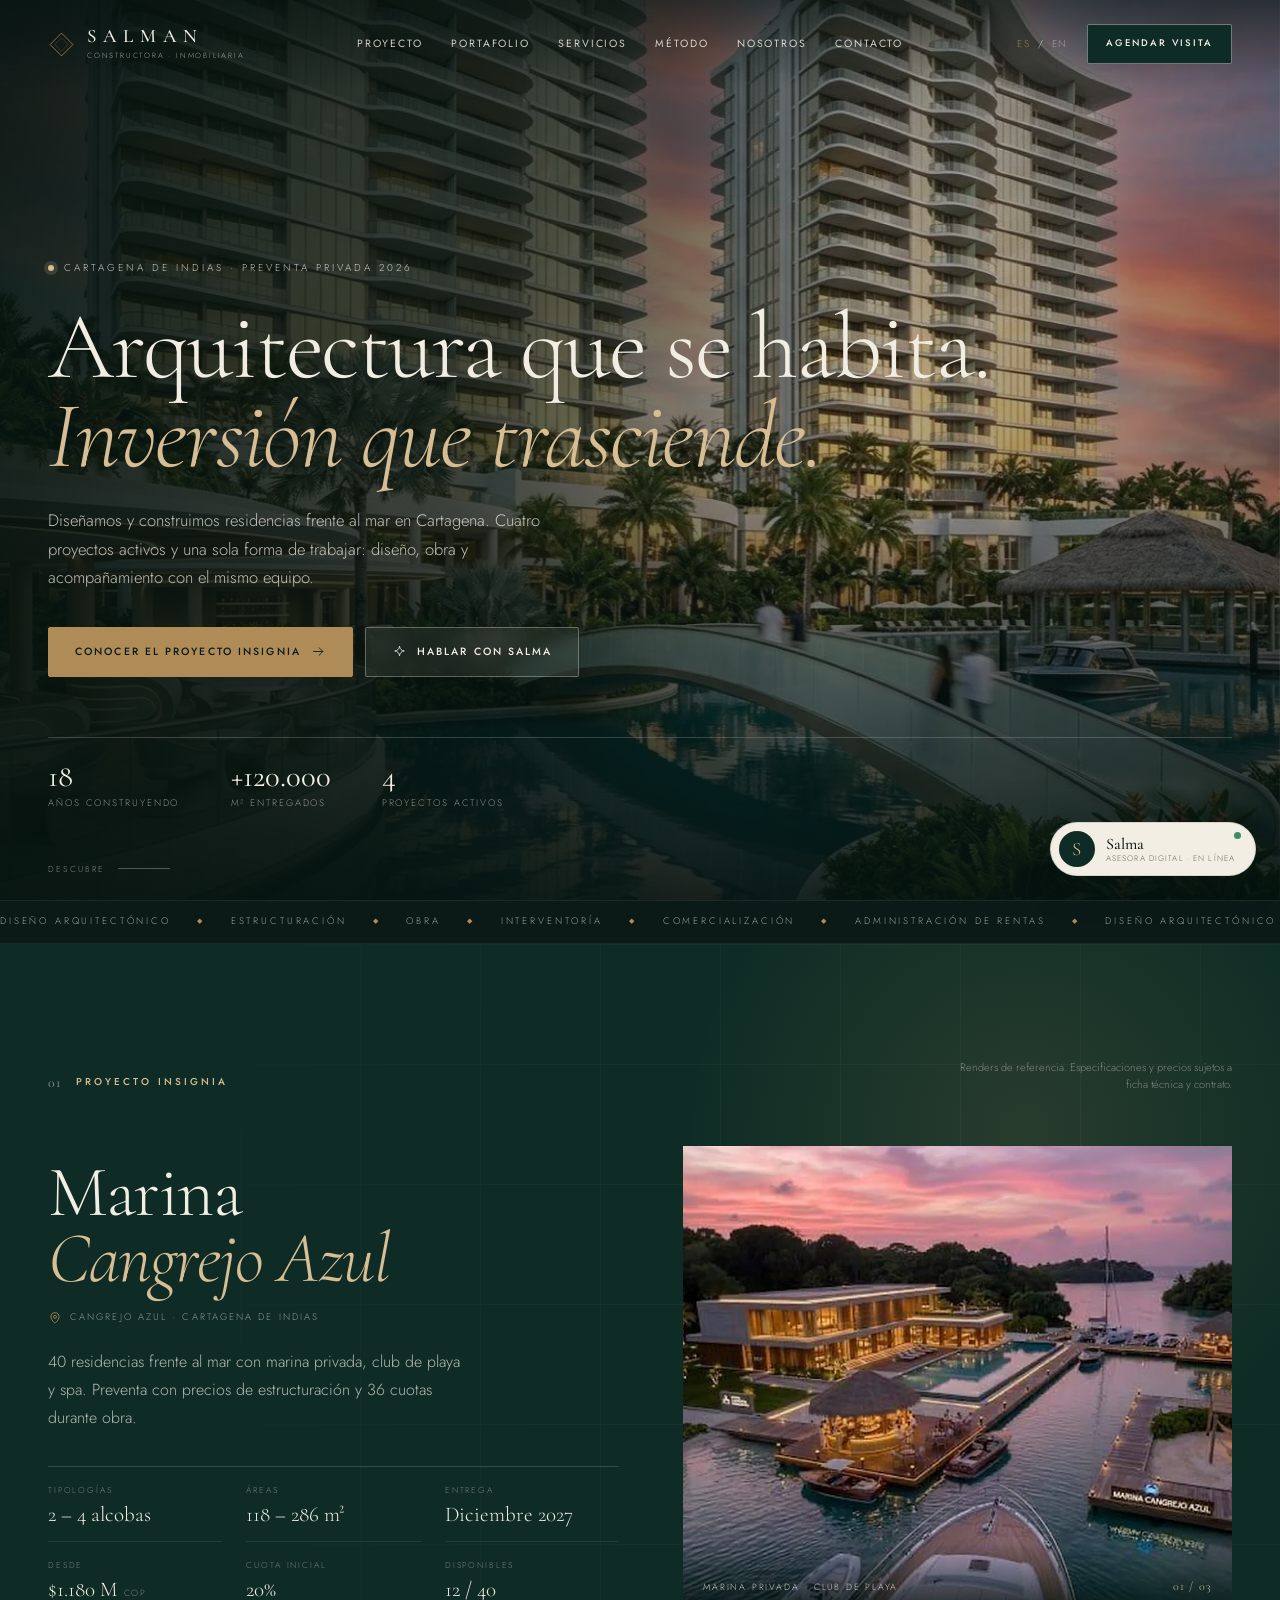
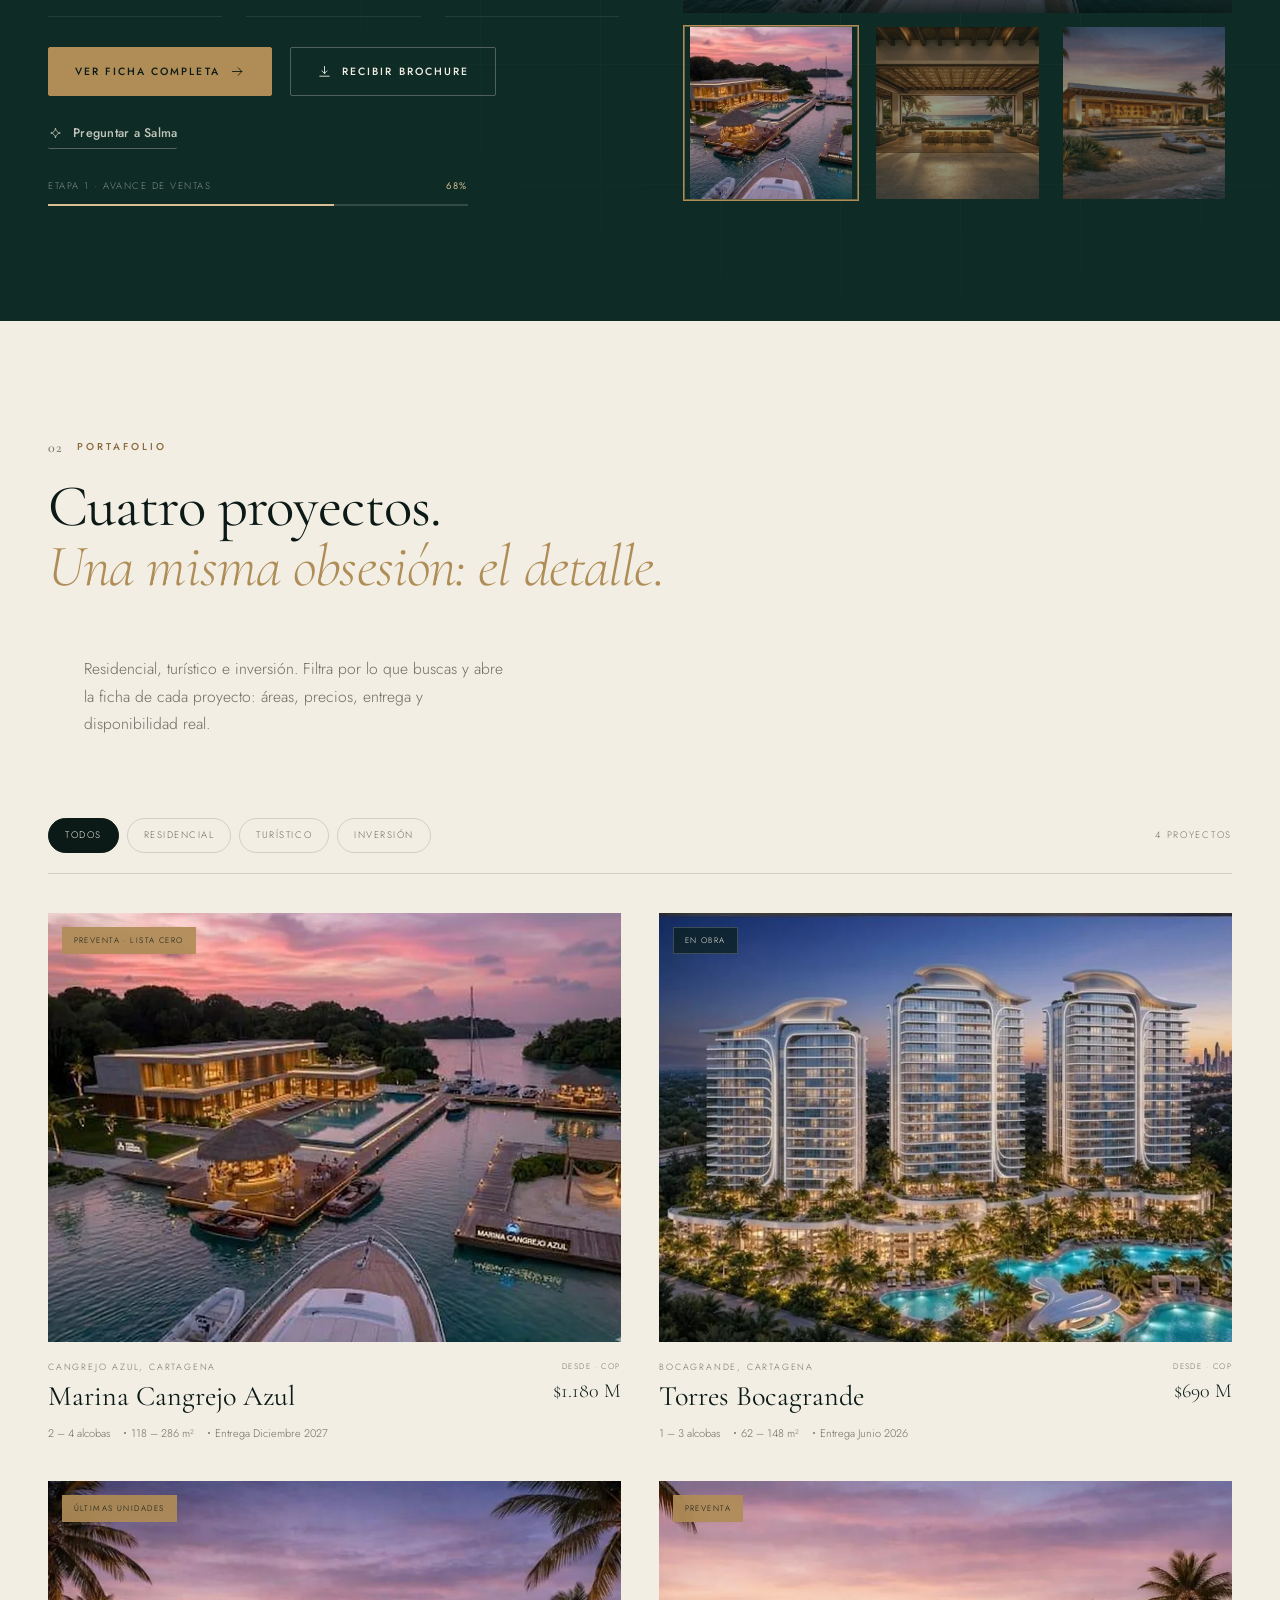
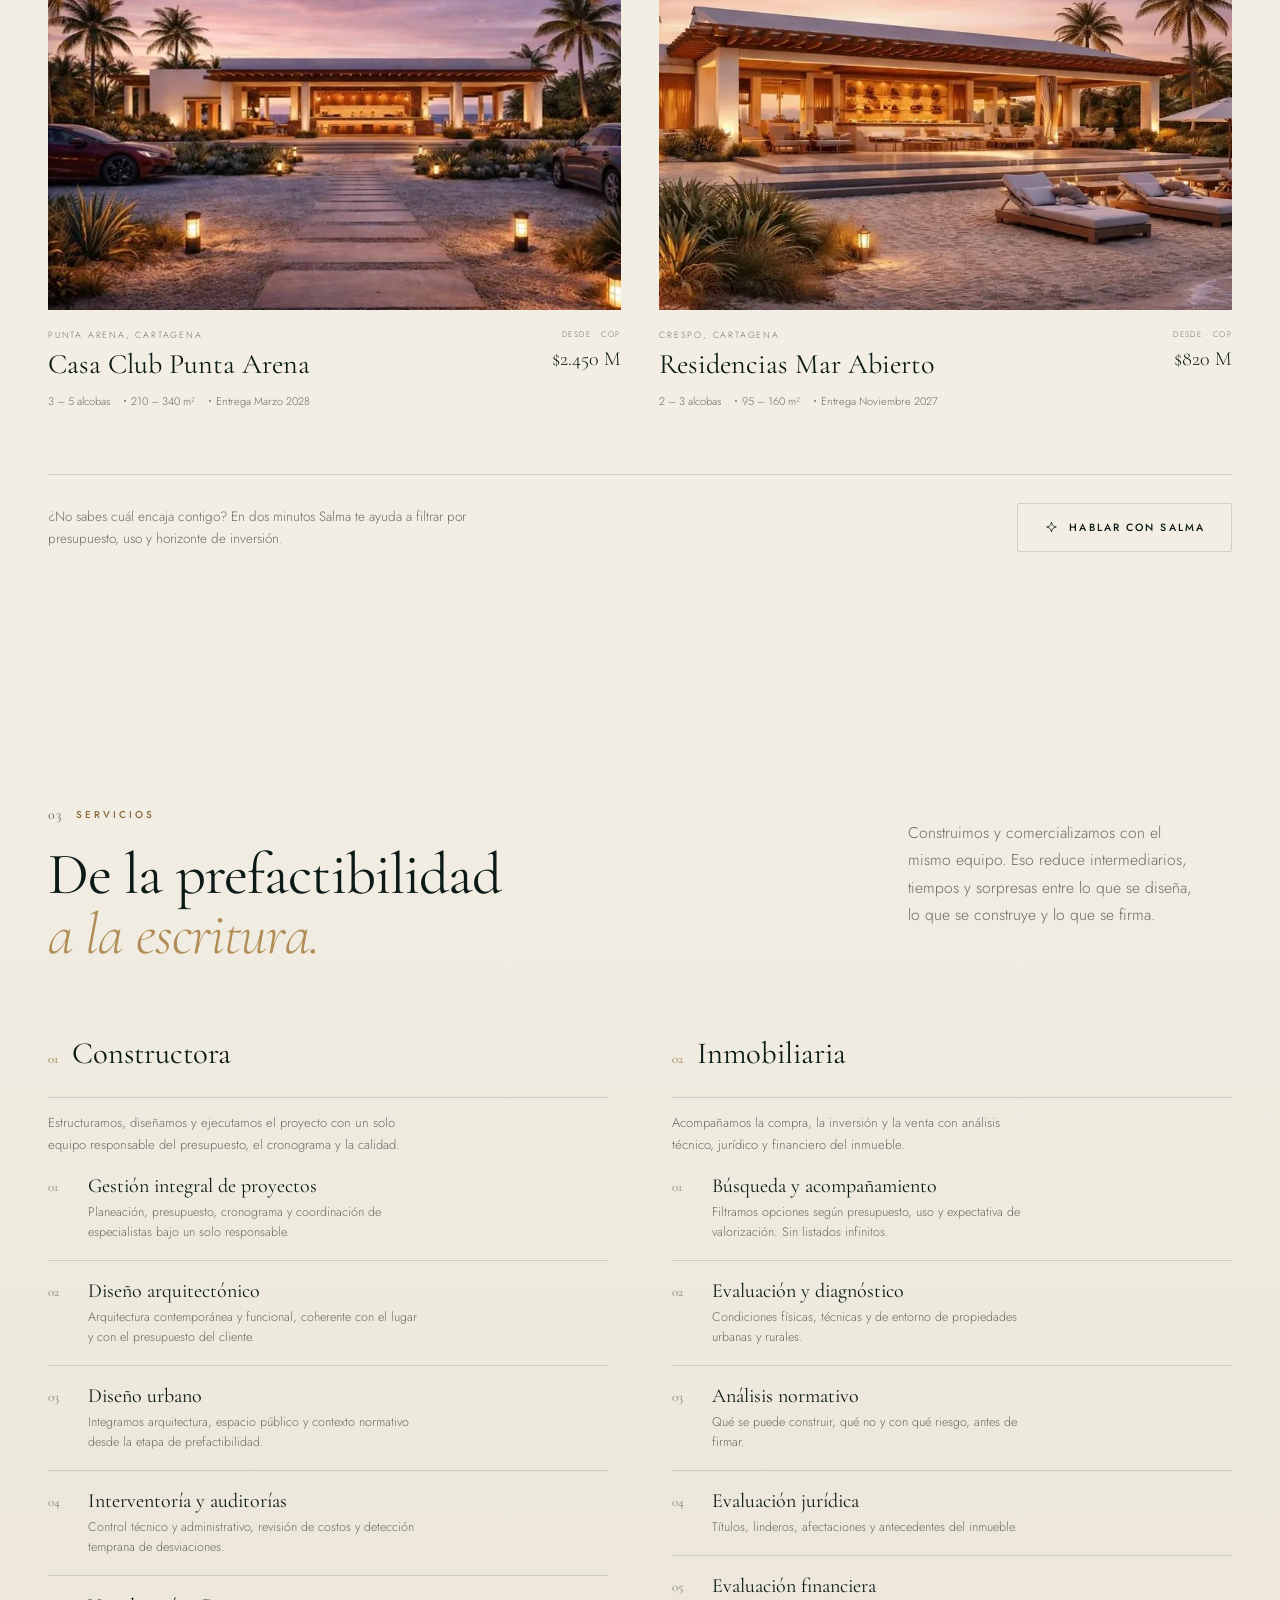
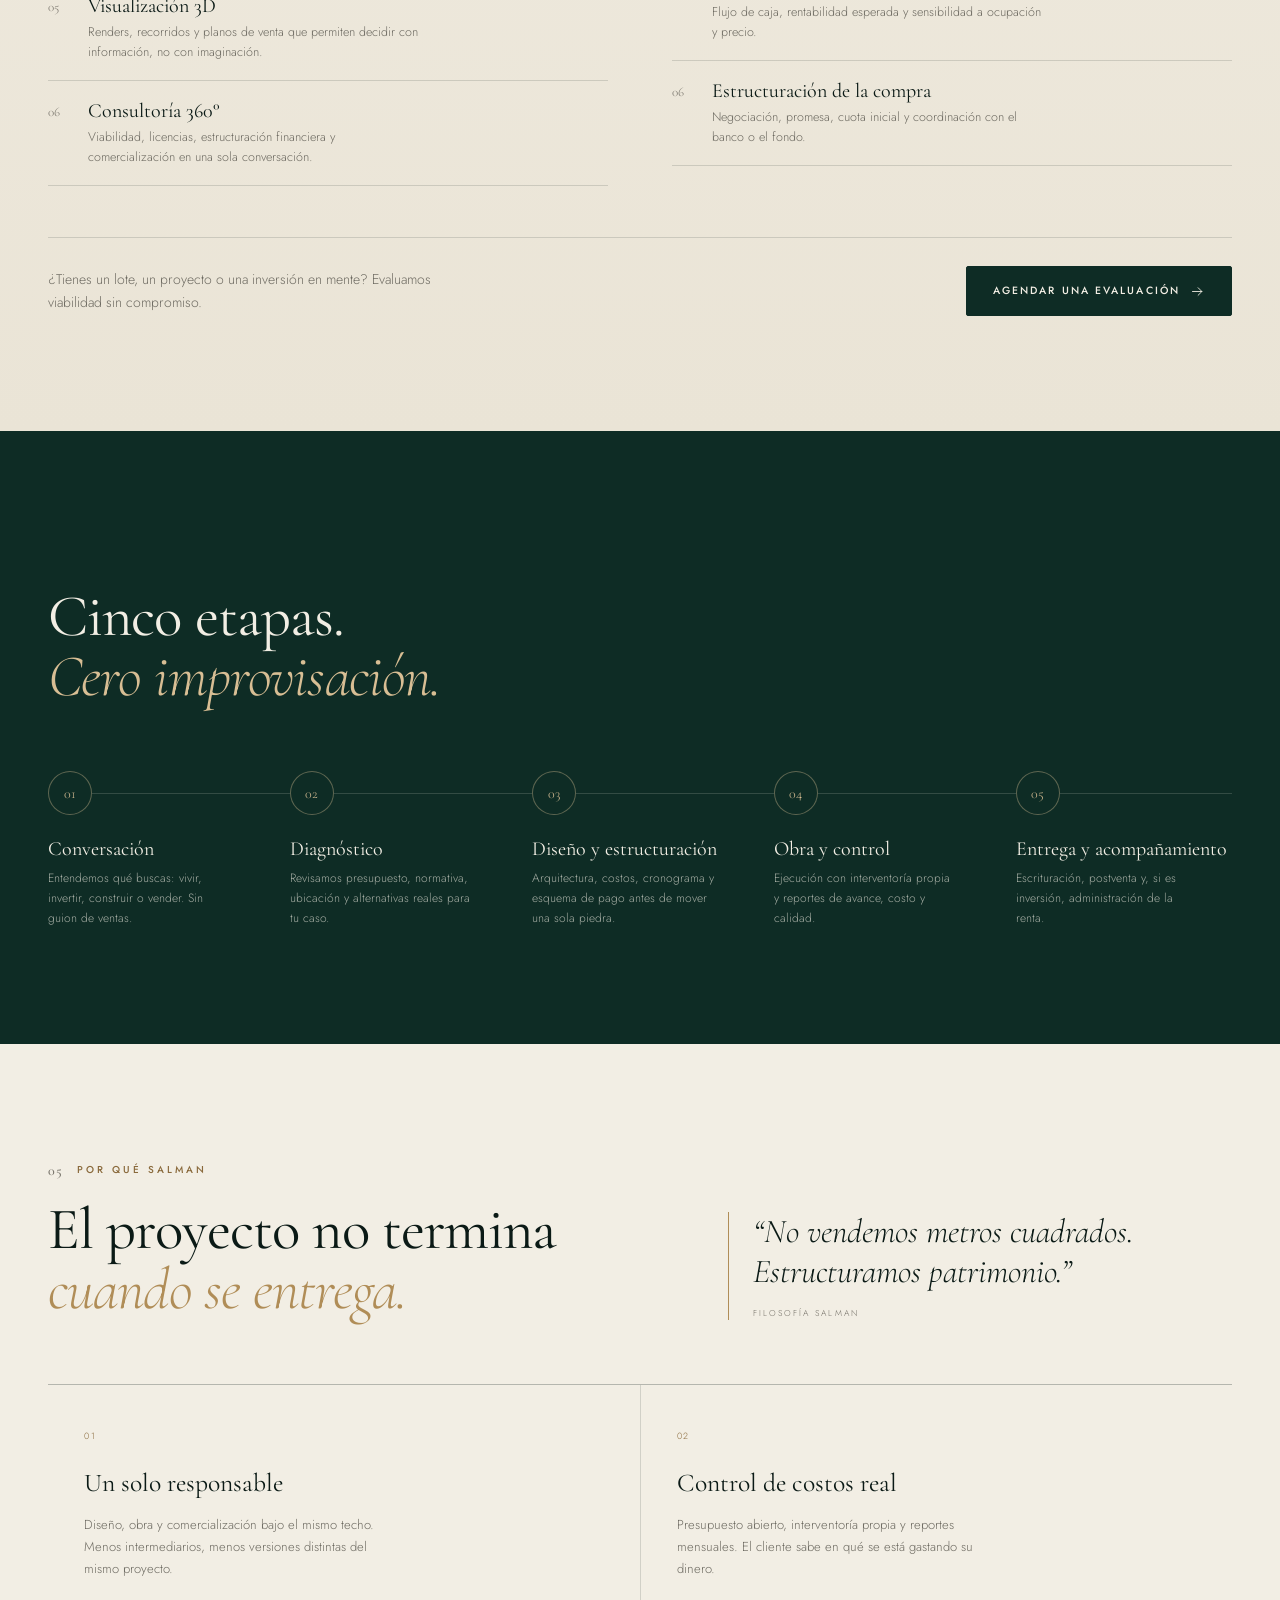
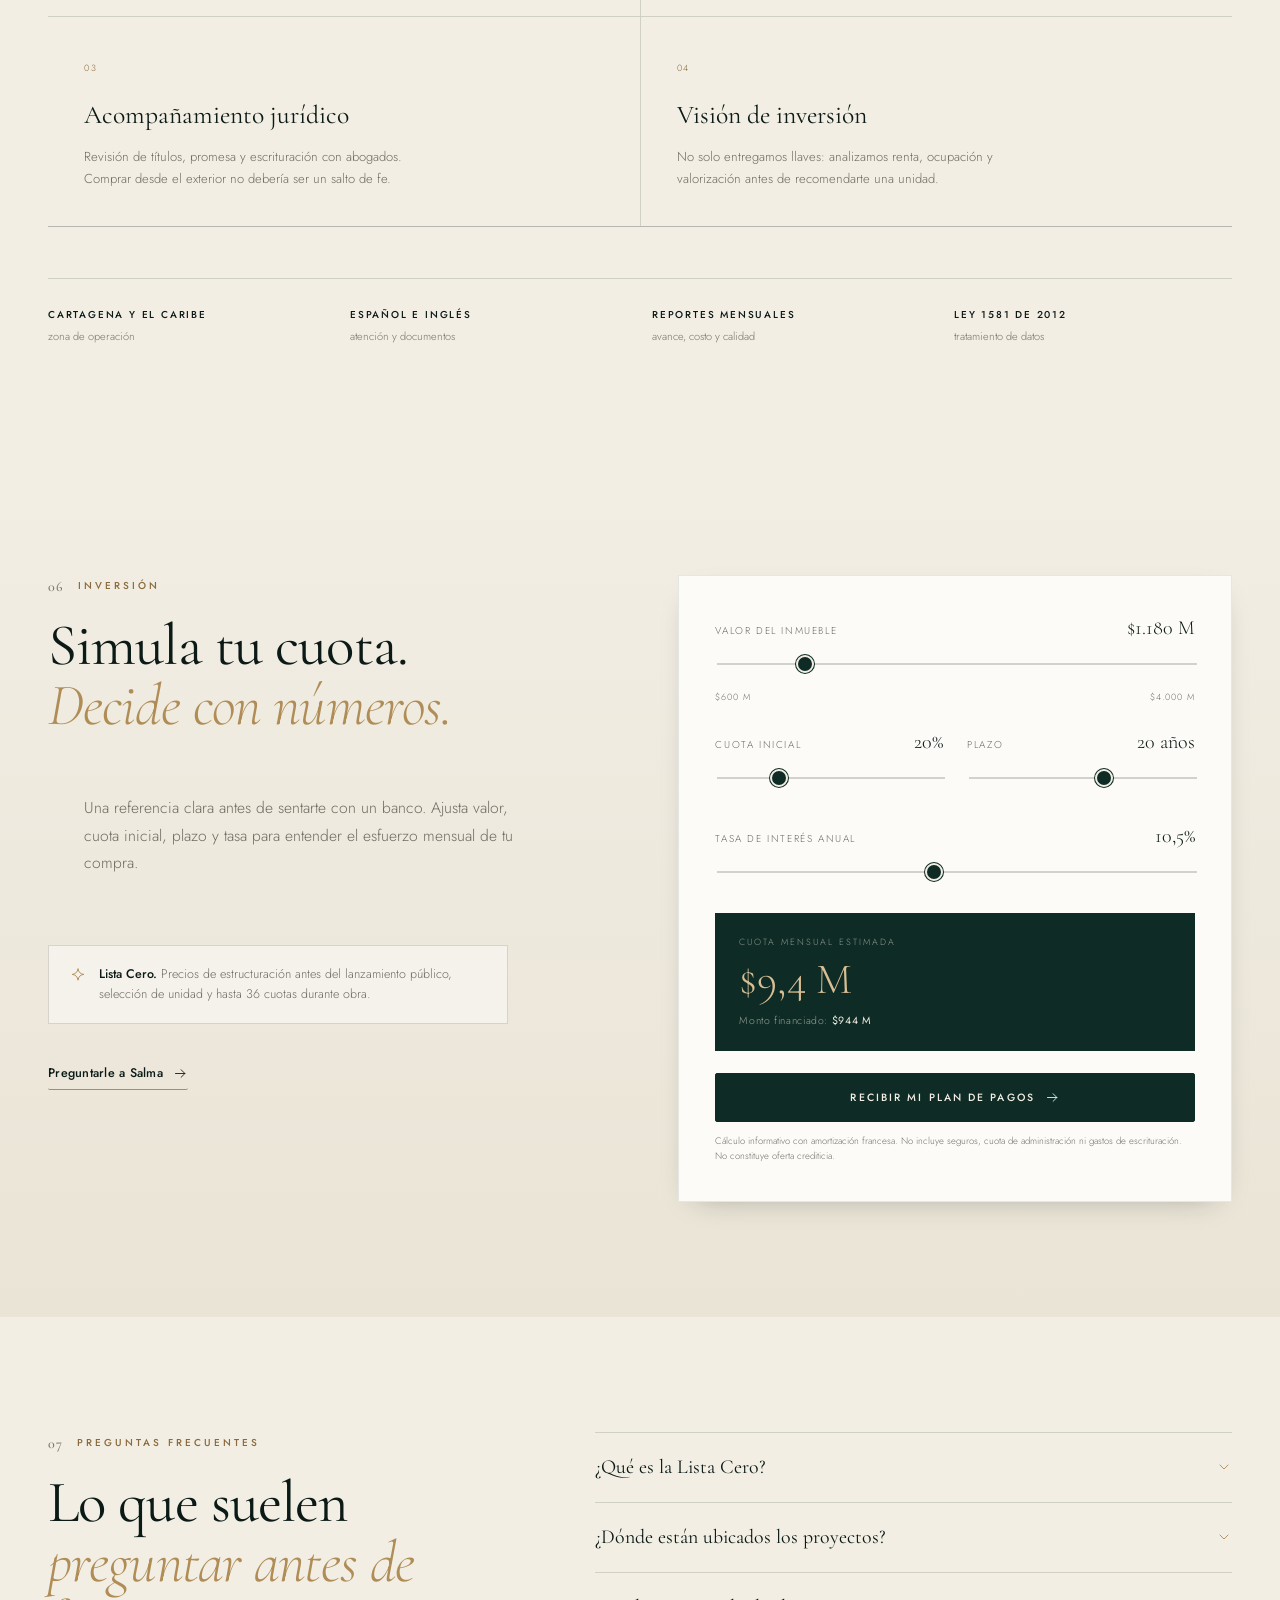
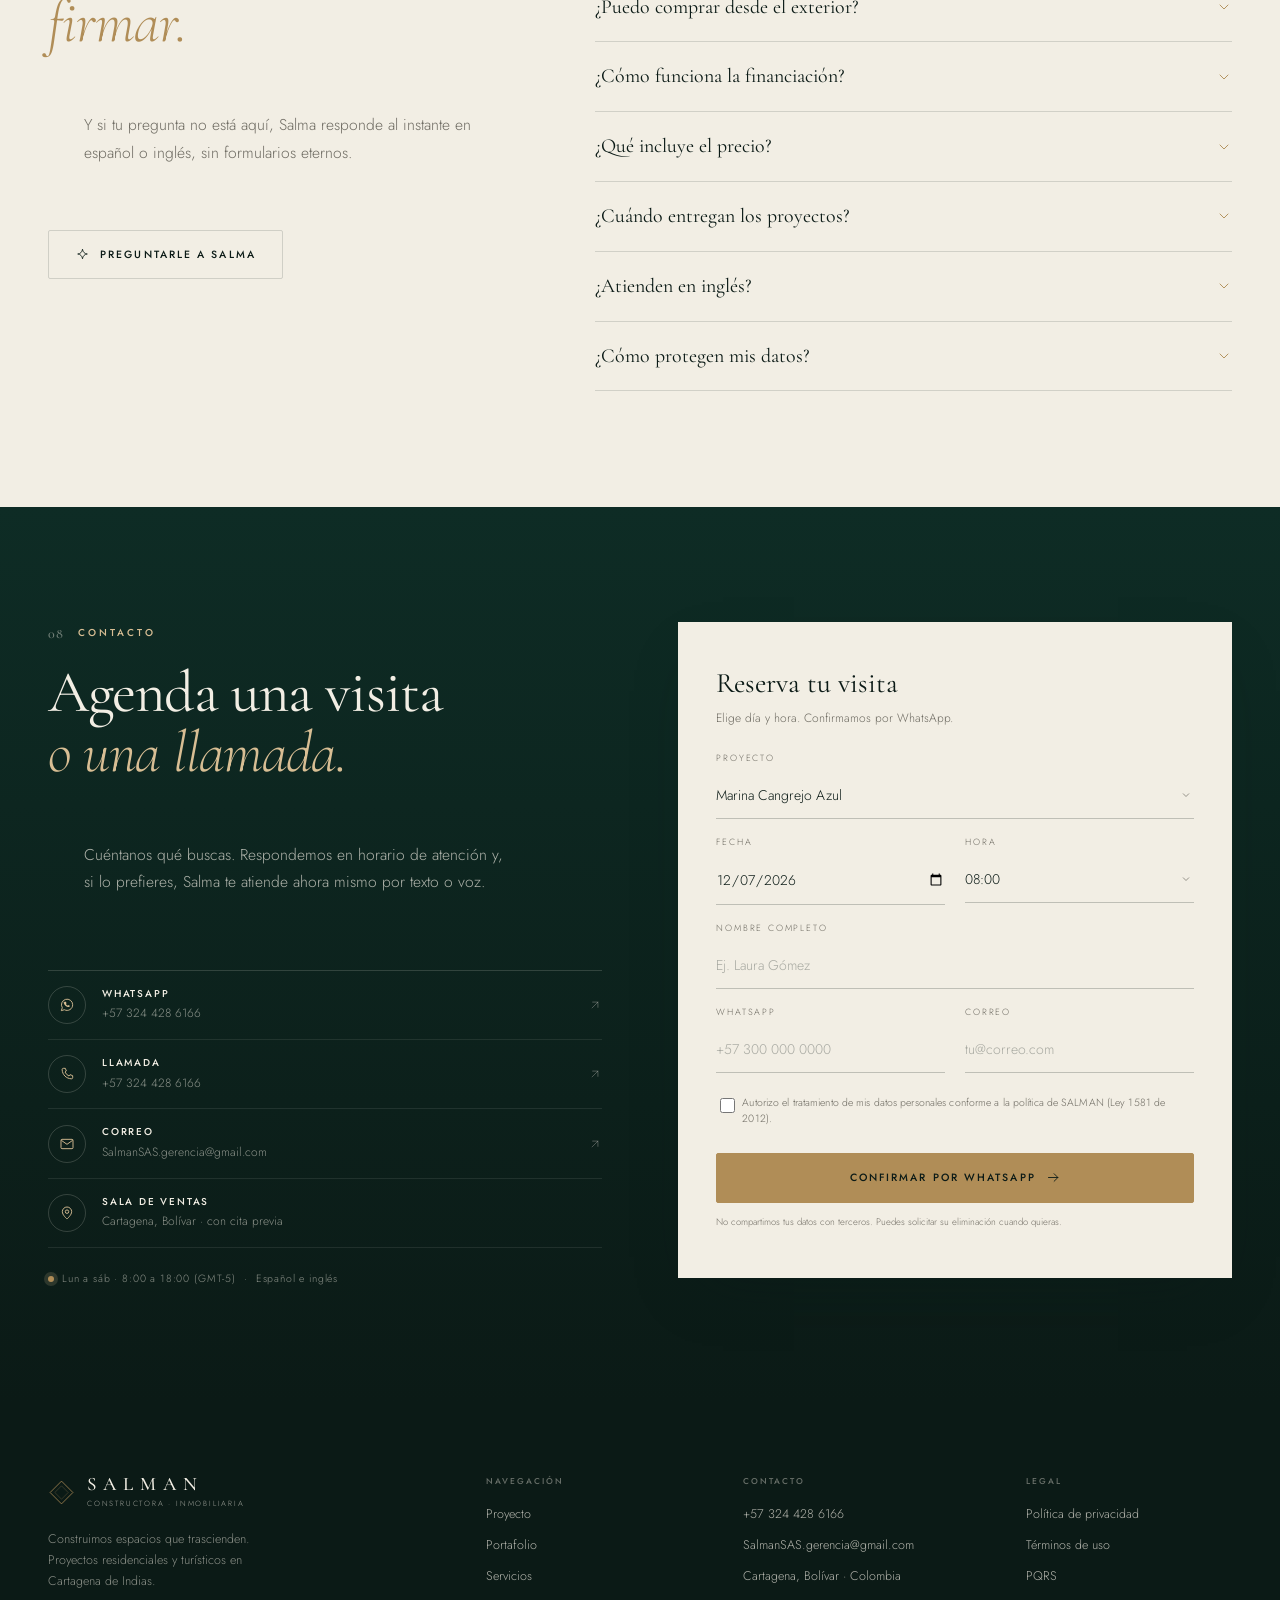
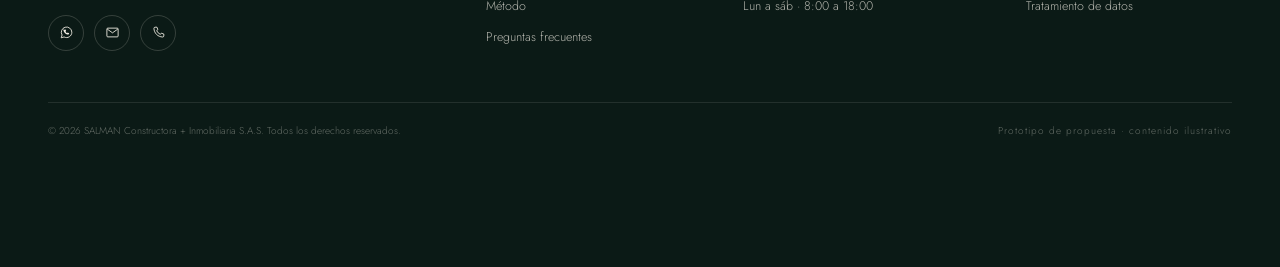
==== index.html @ 6394c59a "chore: baseline pre-refactor (37 archivos originales)" ====
<!DOCTYPE html>
<html lang="es" data-theme="light">
<head>
<meta charset="utf-8">
<meta name="viewport" content="width=device-width, initial-scale=1, viewport-fit=cover">
<title>SALMAN — Constructora e Inmobiliaria en Cartagena | Proyectos frente al mar</title>
<meta name="description" content="Constructora e inmobiliaria en Cartagena. Residencias frente al mar, preventa Lista Cero, financiación directa y acompañamiento jurídico. Habla con Salma, nuestra asesora con IA, en español o inglés.">
<meta name="theme-color" content="#0E2C25">
<link rel="canonical" href="https://salman.com.co/">
<meta property="og:type" content="website">
<meta property="og:site_name" content="SALMAN Constructora + Inmobiliaria">
<meta property="og:title" content="SALMAN — Arquitectura que se habita. Inversión que trasciende.">
<meta property="og:description" content="Cuatro proyectos frente al mar en Cartagena. Preventa privada, financiación directa y asesoría bilingüe con IA.">
<meta property="og:image" content="assets/img/og-salman.jpg">
<meta property="og:image:width" content="1200">
<meta property="og:image:height" content="630">
<meta property="og:locale" content="es_CO">
<meta property="og:locale:alternate" content="en_US">
<meta name="twitter:card" content="summary_large_image">
<meta name="twitter:title" content="SALMAN — Constructora + Inmobiliaria">
<meta name="twitter:description" content="Residencias frente al mar en Cartagena. Preventa Lista Cero y asesoría bilingüe con IA.">
<meta name="twitter:image" content="assets/img/og-salman.jpg">

<link rel="preconnect" href="https://fonts.googleapis.com">
<link rel="preconnect" href="https://fonts.gstatic.com" crossorigin>
<link href="https://fonts.googleapis.com/css2?family=Cormorant+Garamond:ital,wght@0,300;0,400;0,500;0,600;1,300;1,400;1,500&family=Jost:wght@300;400;500;600&display=swap" rel="stylesheet">
<link rel="preload" as="image" href="assets/img/hero-1280.webp" imagesrcset="assets/img/hero-640.webp 640w, assets/img/hero-1280.webp 1280w" imagesizes="100vw">
<link rel="stylesheet" href="assets/css/styles.css">
<link rel="icon" href="assets/img/favicon.svg" type="image/svg+xml">
<link rel="manifest" href="site.webmanifest">

<script type="application/ld+json">
{
  "@context": "https://schema.org",
  "@graph": [
    {
      "@type": ["Organization", "RealEstateAgent"],
      "@id": "https://salman.com.co/#org",
      "name": "SALMAN Constructora + Inmobiliaria",
      "email": "SalmanSAS.gerencia@gmail.com",
      "telephone": "+57 324 428 6166",
      "areaServed": "Cartagena, Colombia",
      "address": { "@type": "PostalAddress", "addressLocality": "Cartagena", "addressRegion": "Bolívar", "addressCountry": "CO" },
      "description": "Constructora e inmobiliaria con proyectos residenciales y turísticos frente al mar en Cartagena.",
      "sameAs": []
    },
    {
      "@type": "WebSite",
      "@id": "https://salman.com.co/#web",
      "url": "https://salman.com.co/",
      "name": "SALMAN Constructora + Inmobiliaria",
      "inLanguage": ["es-CO", "en-US"],
      "publisher": { "@id": "https://salman.com.co/#org" }
    },
    {
      "@type": "FAQPage",
      "mainEntity": [
        { "@type": "Question", "name": "¿Qué es la Lista Cero?", "acceptedAnswer": { "@type": "Answer", "text": "Acceso anticipado a un proyecto antes de su lanzamiento público: precios de estructuración, selección de unidad y condiciones de pago preferentes." } },
        { "@type": "Question", "name": "¿Dónde están ubicados los proyectos?", "acceptedAnswer": { "@type": "Answer", "text": "Todos están en Cartagena: Cangrejo Azul, Bocagrande, Punta Arena y Crespo." } },
        { "@type": "Question", "name": "¿Puedo comprar desde el exterior?", "acceptedAnswer": { "@type": "Answer", "text": "Sí. Acompañamos el proceso de forma remota con video-llamadas, firma digital y apoderado si se requiere." } },
        { "@type": "Question", "name": "¿Cómo funciona la financiación?", "acceptedAnswer": { "@type": "Answer", "text": "Con recursos propios, crédito hipotecario o plan de pagos directo con SALMAN durante la obra." } },
        { "@type": "Question", "name": "¿Atienden en inglés?", "acceptedAnswer": { "@type": "Answer", "text": "Sí. El equipo comercial y la asesora digital atienden en español e inglés por chat, voz y WhatsApp." } }
      ]
    }
  ]
}
</script>
</head>
<body>
<a class="skip-link" href="#main" data-i18n="a11y.skip">Saltar al contenido</a>

<!-- Icon sprite -->
<svg width="0" height="0" aria-hidden="true" focusable="false" style="position:absolute">
  <defs>
    <symbol id="i-arrow" viewBox="0 0 24 24"><path d="M4 12h15M13 6l6 6-6 6" fill="none" stroke="currentColor" stroke-width="1.4" stroke-linecap="round" stroke-linejoin="round"/></symbol>
    <symbol id="i-up-right" viewBox="0 0 24 24"><path d="M7 17L17 7M8 7h9v9" fill="none" stroke="currentColor" stroke-width="1.4" stroke-linecap="round" stroke-linejoin="round"/></symbol>
    <symbol id="i-whatsapp" viewBox="0 0 24 24"><path d="M20.5 11.6a8.4 8.4 0 0 1-12.4 7.5L3.5 20.5l1.4-4.5A8.4 8.4 0 1 1 20.5 11.6Z" fill="none" stroke="currentColor" stroke-width="1.4" stroke-linejoin="round"/><path d="M8.7 7.9c.3-.6.6-.6.9-.6h.5c.2 0 .4 0 .5.4l.6 1.4c.1.2 0 .4-.1.6l-.5.6c-.1.2-.1.4 0 .6.4.7 1.2 1.5 1.9 1.9.2.1.4.1.6 0l.6-.5c.2-.1.4-.2.6-.1l1.4.6c.3.1.4.3.4.5v.5c0 .3 0 .6-.6.9-.6.3-1.4.5-2.2.3-1.4-.3-2.9-1.1-4-2.2-1.1-1.1-1.9-2.6-2.2-4-.2-.8 0-1.6.3-2.2Z" fill="currentColor" stroke="none"/></symbol>
    <symbol id="i-phone" viewBox="0 0 24 24"><path d="M6.5 3.5h3l1.5 4-2 1.5a12 12 0 0 0 6 6l1.5-2 4 1.5v3c0 1-.8 1.8-1.8 1.7C10.9 19 5 13.1 4.7 5.3c0-1 .8-1.8 1.8-1.8Z" fill="none" stroke="currentColor" stroke-width="1.4" stroke-linejoin="round"/></symbol>
    <symbol id="i-mail" viewBox="0 0 24 24"><rect x="3" y="5" width="18" height="14" rx="1.5" fill="none" stroke="currentColor" stroke-width="1.4"/><path d="m3.5 6.5 8.5 6 8.5-6" fill="none" stroke="currentColor" stroke-width="1.4" stroke-linejoin="round"/></symbol>
    <symbol id="i-pin" viewBox="0 0 24 24"><path d="M12 21s7-6.1 7-11a7 7 0 1 0-14 0c0 4.9 7 11 7 11Z" fill="none" stroke="currentColor" stroke-width="1.4"/><circle cx="12" cy="10" r="2.6" fill="none" stroke="currentColor" stroke-width="1.4"/></symbol>
    <symbol id="i-mic" viewBox="0 0 24 24"><rect x="9" y="3" width="6" height="11" rx="3" fill="none" stroke="currentColor" stroke-width="1.5"/><path d="M5.5 11a6.5 6.5 0 0 0 13 0M12 17.5V21" fill="none" stroke="currentColor" stroke-width="1.5" stroke-linecap="round"/></symbol>
    <symbol id="i-send" viewBox="0 0 24 24"><path d="M4 12 20 4l-3.5 16-4.6-6.2L4 12Z" fill="none" stroke="currentColor" stroke-width="1.4" stroke-linejoin="round"/><path d="M20 4 11.9 13.8" fill="none" stroke="currentColor" stroke-width="1.4"/></symbol>
    <symbol id="i-close" viewBox="0 0 24 24"><path d="m6 6 12 12M18 6 6 18" fill="none" stroke="currentColor" stroke-width="1.5" stroke-linecap="round"/></symbol>
    <symbol id="i-volume" viewBox="0 0 24 24"><path d="M4 9.5h3.5L12 6v12L7.5 14.5H4v-5Z" fill="none" stroke="currentColor" stroke-width="1.4" stroke-linejoin="round"/><path d="M15.5 9a4.2 4.2 0 0 1 0 6M18 6.5a7.7 7.7 0 0 1 0 11" fill="none" stroke="currentColor" stroke-width="1.4" stroke-linecap="round"/></symbol>
    <symbol id="i-volume-off" viewBox="0 0 24 24"><path d="M4 9.5h3.5L12 6v12L7.5 14.5H4v-5Z" fill="none" stroke="currentColor" stroke-width="1.4" stroke-linejoin="round"/><path d="m16 9.5 4.5 5M20.5 9.5 16 14.5" fill="none" stroke="currentColor" stroke-width="1.4" stroke-linecap="round"/></symbol>
    <symbol id="i-chevron" viewBox="0 0 24 24"><path d="m6 9 6 6 6-6" fill="none" stroke="currentColor" stroke-width="1.4" stroke-linecap="round" stroke-linejoin="round"/></symbol>
    <symbol id="i-play" viewBox="0 0 24 24"><path d="M8 5.5v13l10-6.5-10-6.5Z" fill="currentColor"/></symbol>
    <symbol id="i-check" viewBox="0 0 24 24"><path d="m5 12.5 4.5 4.5L19 7" fill="none" stroke="currentColor" stroke-width="1.6" stroke-linecap="round" stroke-linejoin="round"/></symbol>
    <symbol id="i-calendar" viewBox="0 0 24 24"><rect x="3.5" y="5.5" width="17" height="15" rx="1.5" fill="none" stroke="currentColor" stroke-width="1.4"/><path d="M3.5 10h17M8 3.5v4M16 3.5v4" fill="none" stroke="currentColor" stroke-width="1.4" stroke-linecap="round"/></symbol>
    <symbol id="i-download" viewBox="0 0 24 24"><path d="M12 4v11m0 0 4-4m-4 4-4-4M4.5 19.5h15" fill="none" stroke="currentColor" stroke-width="1.4" stroke-linecap="round" stroke-linejoin="round"/></symbol>
    <symbol id="i-globe" viewBox="0 0 24 24"><circle cx="12" cy="12" r="8.5" fill="none" stroke="currentColor" stroke-width="1.3"/><path d="M3.5 12h17M12 3.5c2.4 2.3 3.6 5.2 3.6 8.5s-1.2 6.2-3.6 8.5c-2.4-2.3-3.6-5.2-3.6-8.5s1.2-6.2 3.6-8.5Z" fill="none" stroke="currentColor" stroke-width="1.3"/></symbol>
    <symbol id="i-menu" viewBox="0 0 24 24"><path d="M4 7h16M4 12h16M4 17h16" fill="none" stroke="currentColor" stroke-width="1.5" stroke-linecap="round"/></symbol>
    <symbol id="i-spark" viewBox="0 0 24 24"><path d="M12 3.5c.6 4.6 3.1 7.1 7.7 7.7-4.6.6-7.1 3.1-7.7 7.7-.6-4.6-3.1-7.1-7.7-7.7 4.6-.6 7.1-3.1 7.7-7.7Z" fill="none" stroke="currentColor" stroke-width="1.3" stroke-linejoin="round"/></symbol>
    <symbol id="i-pause" viewBox="0 0 24 24"><path d="M8 5h3v14H8zM13 5h3v14h-3z" fill="currentColor"/></symbol>
  </defs>
</svg>

<div class="grain" aria-hidden="true"></div>

<header class="site-header" id="siteHeader">
  <div class="container header__inner">
    <a class="brand" href="#top" aria-label="SALMAN, inicio">
      <span class="brand__mark" aria-hidden="true">
        <svg viewBox="0 0 32 32"><path d="M16 2.5 29.5 16 16 29.5 2.5 16 16 2.5Z" fill="none" stroke="currentColor" stroke-width=".9"/><path d="M16 8.1 23.9 16 16 23.9 8.1 16 16 8.1Z" fill="none" stroke="currentColor" stroke-width=".55" opacity=".55"/></svg>
      </span>
      <span class="brand__text">
        <strong>SALMAN</strong>
        <small data-i18n="brand.tag">Constructora · Inmobiliaria</small>
      </span>
    </a>

    <nav class="nav" id="primaryNav" aria-label="Navegación principal">
      <a href="#proyecto" data-i18n="nav.project">Proyecto</a>
      <a href="#portafolio" data-i18n="nav.portfolio">Portafolio</a>
      <a href="#servicios" data-i18n="nav.services">Servicios</a>
      <a href="#proceso" data-i18n="nav.process">Método</a>
      <a href="#nosotros" data-i18n="nav.about">Nosotros</a>
      <a href="#contacto" data-i18n="nav.contact">Contacto</a>
    </nav>

    <div class="header__actions">
      <div class="lang" role="group" aria-label="Idioma / Language">
        <button type="button" class="lang__btn is-active" data-lang="es" aria-pressed="true">ES</button>
        <span aria-hidden="true">/</span>
        <button type="button" class="lang__btn" data-lang="en" aria-pressed="false">EN</button>
      </div>
      <a class="btn btn--dark btn--sm header__cta" href="#agenda" data-i18n="nav.cta">Agendar visita</a>
      <button class="menu-btn" type="button" id="menuBtn" aria-expanded="false" aria-controls="mobileMenu" aria-label="Abrir menú">
        <svg class="icon" aria-hidden="true"><use href="#i-menu"></use></svg>
      </button>
    </div>
  </div>
</header>

<div class="mobile-menu" id="mobileMenu" hidden>
  <nav aria-label="Menú móvil">
    <a href="#proyecto" data-i18n="nav.project">Proyecto</a>
    <a href="#portafolio" data-i18n="nav.portfolio">Portafolio</a>
    <a href="#servicios" data-i18n="nav.services">Servicios</a>
    <a href="#proceso" data-i18n="nav.process">Método</a>
    <a href="#nosotros" data-i18n="nav.about">Nosotros</a>
    <a href="#contacto" data-i18n="nav.contact">Contacto</a>
  </nav>
  <div class="mobile-menu__foot">
    <a class="btn btn--dark" href="#agenda" data-i18n="nav.cta">Agendar visita</a>
    <a class="btn btn--outline" href="https://wa.me/573244286166" target="_blank" rel="noopener">
      <svg class="icon" aria-hidden="true"><use href="#i-whatsapp"></use></svg> WhatsApp
    </a>
  </div>
</div>

<main id="main">
  <!-- ================= HERO ================= -->
  <section class="hero" id="top">
    <div class="hero__media">
      <picture>
        <source type="image/webp" srcset="assets/img/hero-640.webp 640w, assets/img/hero-1280.webp 1280w" sizes="100vw">
        <img src="assets/img/hero-1280.webp" width="1280" height="864" alt="Torres residenciales frente al mar al atardecer, proyecto SALMAN en Cartagena" fetchpriority="high" decoding="async">
      </picture>
    </div>
    <div class="hero__scrim" aria-hidden="true"></div>

    <div class="container hero__inner">
      <p class="hero__eyebrow" data-reveal>
        <span class="dot" aria-hidden="true"></span>
        <span data-i18n="hero.eyebrow">Cartagena de Indias · Preventa privada 2026</span>
      </p>
      <h1 class="hero__title" data-i18n="hero.title" data-reveal>Arquitectura que se habita.<br><em>Inversión que trasciende.</em></h1>
      <p class="hero__lead" data-i18n="hero.lead" data-reveal>Diseñamos y construimos residencias frente al mar en Cartagena. Cuatro proyectos activos y una sola forma de trabajar: diseño, obra y acompañamiento con el mismo equipo.</p>
      <div class="hero__actions" data-reveal>
        <a class="btn btn--gold" href="#proyecto">
          <span data-i18n="hero.cta1">Conocer el proyecto insignia</span>
          <svg class="icon" aria-hidden="true"><use href="#i-arrow"></use></svg>
        </a>
        <button class="btn btn--glass" type="button" data-chat-open>
          <svg class="icon" aria-hidden="true"><use href="#i-spark"></use></svg>
          <span data-i18n="hero.cta2">Hablar con Salma</span>
        </button>
      </div>

      <ul class="hero__proof" data-reveal>
        <li><strong>18</strong><span data-i18n="hero.proof1">años construyendo</span></li>
        <li><strong>+120.000</strong><span data-i18n="hero.proof2">m² entregados</span></li>
        <li><strong>4</strong><span data-i18n="hero.proof3">proyectos activos</span></li>
      </ul>
    </div>

    <aside class="hero-card" aria-label="Disponibilidad Lista Cero">
      <p class="hero-card__kicker"><span class="pulse" aria-hidden="true"></span> <span data-i18n="hero.card.kicker">Lista Cero · cupos limitados</span></p>
      <p class="hero-card__title">Marina Cangrejo Azul</p>
      <div class="hero-card__bar" role="img" aria-label="68% vendido" data-progress="68"><span></span></div>
      <div class="hero-card__meta">
        <span data-i18n="hero.card.meta">12 de 40 unidades disponibles</span>
        <strong>68%</strong>
      </div>
      <a class="hero-card__link" href="#proyecto"><span data-i18n="hero.card.cta">Reservar mi cupo</span> <svg class="icon" aria-hidden="true"><use href="#i-arrow"></use></svg></a>
    </aside>

    <a class="hero__scroll" href="#proyecto" aria-label="Desplazarse al proyecto" data-i18n-attr="aria-label:hero.scroll">
      <span data-i18n="hero.scroll">Descubre</span><span class="hero__scroll-line" aria-hidden="true"></span>
    </a>
  </section>

  <!-- ================= TICKER ================= -->
  <div class="ticker" aria-hidden="true">
    <div class="ticker__track">
      <span>Diseño arquitectónico</span><i>◆</i><span>Estructuración</span><i>◆</i><span>Obra</span><i>◆</i><span>Interventoría</span><i>◆</i><span>Comercialización</span><i>◆</i><span>Administración de rentas</span><i>◆</i>
      <span>Diseño arquitectónico</span><i>◆</i><span>Estructuración</span><i>◆</i><span>Obra</span><i>◆</i><span>Interventoría</span><i>◆</i><span>Comercialización</span><i>◆</i><span>Administración de rentas</span><i>◆</i>
    </div>
  </div>

  <!-- ================= FLAGSHIP ================= -->
  <section class="flagship section section--dark" id="proyecto">
    <div class="container">
      <div class="section__head section__head--split">
        <p class="kicker kicker--light" data-reveal><span>01</span> <span data-i18n="flagship.kicker">Proyecto insignia</span></p>
        <p class="section__note" data-i18n="flagship.note">Renders de referencia. Especificaciones y precios sujetos a ficha técnica y contrato.</p>
      </div>

      <div class="flagship__grid">
        <div class="flagship__copy">
          <h2 class="flagship__title" data-reveal>Marina<br><em>Cangrejo Azul</em></h2>
          <p class="flagship__place" data-reveal>
            <svg class="icon" aria-hidden="true"><use href="#i-pin"></use></svg>
            <span data-i18n="flagship.place">Cangrejo Azul · Cartagena de Indias</span>
          </p>
          <p class="flagship__lead" data-reveal data-i18n="flagship.lead">40 residencias frente al mar con marina privada, club de playa y spa. Preventa con precios de estructuración y 36 cuotas durante obra.</p>

          <dl class="specs" data-reveal>
            <div class="spec"><dt data-i18n="flagship.spec1">Tipologías</dt><dd>2 – 4 <span data-i18n="common.bedrooms">alcobas</span></dd></div>
            <div class="spec"><dt data-i18n="flagship.spec2">Áreas</dt><dd>118 – 286 m²</dd></div>
            <div class="spec"><dt data-i18n="flagship.spec3">Entrega</dt><dd data-i18n="flagship.delivery">Diciembre 2027</dd></div>
            <div class="spec"><dt data-i18n="flagship.spec4">Desde</dt><dd>$1.180 M <small>COP</small></dd></div>
            <div class="spec"><dt data-i18n="flagship.spec5">Cuota inicial</dt><dd>20%</dd></div>
            <div class="spec"><dt data-i18n="flagship.spec6">Disponibles</dt><dd>12 / 40</dd></div>
          </dl>

          <div class="flagship__actions" data-reveal>
            <button class="btn btn--gold" type="button" data-project-open="marina">
              <span data-i18n="flagship.cta1">Ver ficha completa</span>
              <svg class="icon" aria-hidden="true"><use href="#i-arrow"></use></svg>
            </button>
            <button class="btn btn--ghost-light" type="button" data-lead="brochure" data-project="marina">
              <svg class="icon" aria-hidden="true"><use href="#i-download"></use></svg>
              <span data-i18n="flagship.cta2">Recibir brochure</span>
            </button>
            <button class="btn btn--link-light" type="button" data-chat-prompt="Cuéntame de Marina Cangrejo Azul">
              <svg class="icon" aria-hidden="true"><use href="#i-spark"></use></svg>
              <span data-i18n="flagship.cta3">Preguntar a Salma</span>
            </button>
          </div>

          <div class="availability" data-reveal>
            <div class="availability__row">
              <span data-i18n="flagship.availLabel">Etapa 1 · avance de ventas</span>
              <strong>68%</strong>
            </div>
            <div class="availability__bar" data-progress="68"><span></span></div>
          </div>
        </div>

        <div class="flagship__gallery" data-reveal>
          <figure class="gallery__main">
            <img id="flagshipImage" src="assets/img/marina-900.webp" srcset="assets/img/marina-560.webp 560w, assets/img/marina-900.webp 900w" sizes="(max-width: 900px) 100vw, 46vw" width="900" height="673" alt="Marina privada de Marina Cangrejo Azul al atardecer" loading="lazy" decoding="async">
            <figcaption class="gallery__caption">
              <span data-i18n="flagship.caption">Marina privada · Club de playa</span>
              <span class="gallery__count"><span id="galleryIndex">01</span> / 03</span>
            </figcaption>
          </figure>
          <div class="gallery__thumbs" role="tablist" aria-label="Galería del proyecto">
            <button class="gallery__thumb is-active" type="button" role="tab" aria-selected="true" data-img="marina" data-index="1" aria-label="Vista de la marina">
              <img src="assets/img/marina-sq.webp" width="361" height="361" alt="" loading="lazy">
            </button>
            <button class="gallery__thumb" type="button" role="tab" aria-selected="false" data-img="lobby" data-index="2" aria-label="Lobby y área social">
              <img src="assets/img/lobby-sq.webp" width="599" height="599" alt="" loading="lazy">
            </button>
            <button class="gallery__thumb" type="button" role="tab" aria-selected="false" data-img="playa" data-index="3" aria-label="Club de playa">
              <img src="assets/img/playa-sq.webp" width="853" height="853" alt="" loading="lazy">
            </button>
          </div>
        </div>
      </div>
    </div>
  </section>

  <!-- ================= PORTFOLIO ================= -->
  <section class="portfolio section" id="portafolio">
    <div class="container">
      <div class="section__head">
        <p class="kicker" data-reveal><span>02</span> <span data-i18n="portfolio.kicker">Portafolio</span></p>
        <h2 class="h2" data-reveal data-i18n="portfolio.title">Cuatro proyectos.<br><em>Una misma obsesión: el detalle.</em></h2>
        <p class="lead" data-reveal data-i18n="portfolio.lead">Residencial, turístico e inversión. Filtra por lo que buscas y abre la ficha de cada proyecto: áreas, precios, entrega y disponibilidad real.</p>
      </div>

      <div class="filters" role="group" aria-label="Filtrar proyectos" data-reveal>
        <button class="filter is-active" type="button" data-filter="all" aria-pressed="true" data-i18n="portfolio.all">Todos</button>
        <button class="filter" type="button" data-filter="residencial" aria-pressed="false" data-i18n="portfolio.residential">Residencial</button>
        <button class="filter" type="button" data-filter="turistico" aria-pressed="false" data-i18n="portfolio.resort">Turístico</button>
        <button class="filter" type="button" data-filter="inversion" aria-pressed="false" data-i18n="portfolio.investment">Inversión</button>
        <span class="filters__count" id="projectsCount" aria-live="polite"></span>
      </div>

      <div class="projects" id="projectsGrid"></div>

      <div class="portfolio__foot" data-reveal>
        <p data-i18n="portfolio.help">¿No sabes cuál encaja contigo? En dos minutos Salma te ayuda a filtrar por presupuesto, uso y horizonte de inversión.</p>
        <button class="btn btn--outline" type="button" data-chat-open>
          <svg class="icon" aria-hidden="true"><use href="#i-spark"></use></svg>
          <span data-i18n="portfolio.helpCta">Hablar con Salma</span>
        </button>
      </div>
    </div>
  </section>

  <!-- ================= SERVICES ================= -->
  <section class="services section section--paper" id="servicios">
    <div class="container">
      <div class="section__head section__head--split">
        <div>
          <p class="kicker" data-reveal><span>03</span> <span data-i18n="services.kicker">Servicios</span></p>
          <h2 class="h2" data-reveal data-i18n="services.title">De la prefactibilidad<br><em>a la escritura.</em></h2>
        </div>
        <p class="lead lead--right" data-reveal data-i18n="services.lead">Construimos y comercializamos con el mismo equipo. Eso reduce intermediarios, tiempos y sorpresas entre lo que se diseña, lo que se construye y lo que se firma.</p>
      </div>

      <div class="services__grid" id="servicesGrid"></div>

      <div class="services__cta" data-reveal>
        <p data-i18n="services.ctaText">¿Tienes un lote, un proyecto o una inversión en mente? Evaluamos viabilidad sin compromiso.</p>
        <a class="btn btn--dark" href="#agenda">
          <span data-i18n="services.cta">Agendar una evaluación</span>
          <svg class="icon" aria-hidden="true"><use href="#i-arrow"></use></svg>
        </a>
      </div>
    </div>
  </section>

  <!-- ================= PROCESS ================= -->
  <section class="process section section--dark" id="proceso">
    <div class="container">
      <div class="section__head">
        <p class="kicker kicker--light" data-reveal><span>04</span> <span data-i18n="process.kicker">Método</span></p>
        <h2 class="h2" data-reveal data-i18n="process.title">Cinco etapas.<br><em>Cero improvisación.</em></h2>
      </div>
      <ol class="steps">
        <li class="step" data-reveal>
          <span class="step__num">01</span>
          <h3 data-i18n="process.s1t">Conversación</h3>
          <p data-i18n="process.s1d">Entendemos qué buscas: vivir, invertir, construir o vender. Sin guion de ventas.</p>
        </li>
        <li class="step" data-reveal>
          <span class="step__num">02</span>
          <h3 data-i18n="process.s2t">Diagnóstico</h3>
          <p data-i18n="process.s2d">Revisamos presupuesto, normativa, ubicación y alternativas reales para tu caso.</p>
        </li>
        <li class="step" data-reveal>
          <span class="step__num">03</span>
          <h3 data-i18n="process.s3t">Diseño y estructuración</h3>
          <p data-i18n="process.s3d">Arquitectura, costos, cronograma y esquema de pago antes de mover una sola piedra.</p>
        </li>
        <li class="step" data-reveal>
          <span class="step__num">04</span>
          <h3 data-i18n="process.s4t">Obra y control</h3>
          <p data-i18n="process.s4d">Ejecución con interventoría propia y reportes de avance, costo y calidad.</p>
        </li>
        <li class="step" data-reveal>
          <span class="step__num">05</span>
          <h3 data-i18n="process.s5t">Entrega y acompañamiento</h3>
          <p data-i18n="process.s5d">Escrituración, postventa y, si es inversión, administración de la renta.</p>
        </li>
      </ol>
    </div>
  </section>

  <!-- ================= WHY ================= -->
  <section class="why section" id="nosotros">
    <div class="container">
      <div class="why__top">
        <div>
          <p class="kicker" data-reveal><span>05</span> <span data-i18n="why.kicker">Por qué SALMAN</span></p>
          <h2 class="h2" data-reveal data-i18n="why.title">El proyecto no termina<br><em>cuando se entrega.</em></h2>
        </div>
        <blockquote class="manifesto" data-reveal>
          <p data-i18n="why.quote">“No vendemos metros cuadrados. Estructuramos patrimonio.”</p>
          <cite data-i18n="why.cite">Filosofía SALMAN</cite>
        </blockquote>
      </div>

      <div class="why__grid">
        <article class="why-card" data-reveal>
          <span class="why-card__num">01</span>
          <h3 data-i18n="why.c1t">Un solo responsable</h3>
          <p data-i18n="why.c1d">Diseño, obra y comercialización bajo el mismo techo. Menos intermediarios, menos versiones distintas del mismo proyecto.</p>
        </article>
        <article class="why-card" data-reveal>
          <span class="why-card__num">02</span>
          <h3 data-i18n="why.c2t">Control de costos real</h3>
          <p data-i18n="why.c2d">Presupuesto abierto, interventoría propia y reportes mensuales. El cliente sabe en qué se está gastando su dinero.</p>
        </article>
        <article class="why-card" data-reveal>
          <span class="why-card__num">03</span>
          <h3 data-i18n="why.c3t">Acompañamiento jurídico</h3>
          <p data-i18n="why.c3d">Revisión de títulos, promesa y escrituración con abogados. Comprar desde el exterior no debería ser un salto de fe.</p>
        </article>
        <article class="why-card" data-reveal>
          <span class="why-card__num">04</span>
          <h3 data-i18n="why.c4t">Visión de inversión</h3>
          <p data-i18n="why.c4d">No solo entregamos llaves: analizamos renta, ocupación y valorización antes de recomendarte una unidad.</p>
        </article>
      </div>

      <div class="credentials" data-reveal>
        <div><strong data-i18n="why.cr1">Cartagena y el Caribe</strong><span data-i18n="why.cr1s">zona de operación</span></div>
        <div><strong data-i18n="why.cr2">Español e inglés</strong><span data-i18n="why.cr2s">atención y documentos</span></div>
        <div><strong data-i18n="why.cr3">Reportes mensuales</strong><span data-i18n="why.cr3s">avance, costo y calidad</span></div>
        <div><strong data-i18n="why.cr4">Ley 1581 de 2012</strong><span data-i18n="why.cr4s">tratamiento de datos</span></div>
      </div>
    </div>
  </section>

  <!-- ================= INVESTMENT ================= -->
  <section class="invest section section--paper" id="inversion">
    <div class="container invest__grid">
      <div class="invest__copy">
        <p class="kicker" data-reveal><span>06</span> <span data-i18n="invest.kicker">Inversión</span></p>
        <h2 class="h2" data-reveal data-i18n="invest.title">Simula tu cuota.<br><em>Decide con números.</em></h2>
        <p class="lead" data-reveal data-i18n="invest.lead">Una referencia clara antes de sentarte con un banco. Ajusta valor, cuota inicial, plazo y tasa para entender el esfuerzo mensual de tu compra.</p>

        <div class="invest__note" data-reveal>
          <svg class="icon" aria-hidden="true"><use href="#i-spark"></use></svg>
          <p><strong data-i18n="invest.noteT">Lista Cero.</strong> <span data-i18n="invest.noteD">Precios de estructuración antes del lanzamiento público, selección de unidad y hasta 36 cuotas durante obra.</span></p>
        </div>
        <button class="btn btn--link" type="button" data-chat-prompt="¿Qué es la Lista Cero y cómo reservo un cupo?">
          <span data-i18n="invest.ask">Preguntarle a Salma</span>
          <svg class="icon" aria-hidden="true"><use href="#i-arrow"></use></svg>
        </button>
      </div>

      <div class="calc" data-reveal>
        <div class="calc__field">
          <label for="calcValue"><span data-i18n="calc.value">Valor del inmueble</span><output id="calcValueOut">$1.180 M</output></label>
          <input id="calcValue" type="range" min="600" max="4000" step="10" value="1180" aria-describedby="calcValueOut">
          <div class="calc__scale"><span>$600 M</span><span>$4.000 M</span></div>
        </div>

        <div class="calc__row">
          <div class="calc__field">
            <label for="calcDown"><span data-i18n="calc.down">Cuota inicial</span><output id="calcDownOut">20%</output></label>
            <input id="calcDown" type="range" min="10" max="50" step="5" value="20" aria-describedby="calcDownOut">
          </div>
          <div class="calc__field">
            <label for="calcYears"><span data-i18n="calc.years">Plazo</span><output id="calcYearsOut">20 <span data-i18n="calc.yearsUnit">años</span></output></label>
            <input id="calcYears" type="range" min="5" max="30" step="1" value="20" aria-describedby="calcYearsOut">
          </div>
        </div>

        <div class="calc__field">
          <label for="calcRate"><span data-i18n="calc.rate">Tasa de interés anual</span><output id="calcRateOut">10,5%</output></label>
          <input id="calcRate" type="range" min="6" max="16" step="0.1" value="10.5" aria-describedby="calcRateOut">
        </div>

        <div class="calc__result" aria-live="polite">
          <p class="calc__result-label" data-i18n="calc.monthly">Cuota mensual estimada</p>
          <p class="calc__result-value" id="calcMonthly">$8,3 M</p>
          <p class="calc__result-sub"><span data-i18n="calc.financed">Monto financiado</span>: <strong id="calcFinanced">$944 M</strong></p>
        </div>

        <button class="btn btn--dark btn--full" type="button" data-lead="plan" data-project="marina">
          <span data-i18n="calc.cta">Recibir mi plan de pagos</span>
          <svg class="icon" aria-hidden="true"><use href="#i-arrow"></use></svg>
        </button>
        <p class="calc__disclaimer" data-i18n="calc.disclaimer">Cálculo informativo con amortización francesa. No incluye seguros, cuota de administración ni gastos de escrituración. No constituye oferta crediticia.</p>
      </div>
    </div>
  </section>

  <!-- ================= FAQ ================= -->
  <section class="faq section" id="faq">
    <div class="container faq__grid">
      <div class="faq__intro">
        <p class="kicker" data-reveal><span>07</span> <span data-i18n="faq.kicker">Preguntas frecuentes</span></p>
        <h2 class="h2" data-reveal data-i18n="faq.title">Lo que suelen<br><em>preguntar antes de firmar.</em></h2>
        <p class="lead" data-reveal data-i18n="faq.lead">Y si tu pregunta no está aquí, Salma responde al instante en español o inglés, sin formularios eternos.</p>
        <button class="btn btn--outline" type="button" data-chat-open data-reveal>
          <svg class="icon" aria-hidden="true"><use href="#i-spark"></use></svg>
          <span data-i18n="faq.cta">Preguntarle a Salma</span>
        </button>
      </div>
      <div class="faq__list" id="faqList"></div>
    </div>
  </section>

  <!-- ================= CONTACT / BOOKING ================= -->
  <section class="contact section section--dark" id="contacto">
    <div class="container contact__grid">
      <div class="contact__copy" id="agenda">
        <p class="kicker kicker--light" data-reveal><span>08</span> <span data-i18n="contact.kicker">Contacto</span></p>
        <h2 class="h2" data-reveal data-i18n="contact.title">Agenda una visita<br><em>o una llamada.</em></h2>
        <p class="lead" data-reveal data-i18n="contact.lead">Cuéntanos qué buscas. Respondemos en horario de atención y, si lo prefieres, Salma te atiende ahora mismo por texto o voz.</p>

        <ul class="channels" data-reveal>
          <li>
            <a href="https://wa.me/573244286166" target="_blank" rel="noopener">
              <span class="channel__icon"><svg class="icon" aria-hidden="true"><use href="#i-whatsapp"></use></svg></span>
              <span><strong>WhatsApp</strong><small>+57 324 428 6166</small></span>
              <svg class="icon channel__arrow" aria-hidden="true"><use href="#i-up-right"></use></svg>
            </a>
          </li>
          <li>
            <a href="tel:+573244286166">
              <span class="channel__icon"><svg class="icon" aria-hidden="true"><use href="#i-phone"></use></svg></span>
              <span><strong data-i18n="contact.call">Llamada</strong><small>+57 324 428 6166</small></span>
              <svg class="icon channel__arrow" aria-hidden="true"><use href="#i-up-right"></use></svg>
            </a>
          </li>
          <li>
            <a href="mailto:SalmanSAS.gerencia@gmail.com">
              <span class="channel__icon"><svg class="icon" aria-hidden="true"><use href="#i-mail"></use></svg></span>
              <span><strong data-i18n="contact.email">Correo</strong><small>SalmanSAS.gerencia@gmail.com</small></span>
              <svg class="icon channel__arrow" aria-hidden="true"><use href="#i-up-right"></use></svg>
            </a>
          </li>
          <li>
            <div class="channel">
              <span class="channel__icon"><svg class="icon" aria-hidden="true"><use href="#i-pin"></use></svg></span>
              <span><strong data-i18n="contact.office">Sala de ventas</strong><small data-i18n="contact.officeD">Cartagena, Bolívar · con cita previa</small></span>
            </div>
          </li>
        </ul>

        <p class="contact__hours" data-reveal><span class="dot dot--gold" aria-hidden="true"></span> <span data-i18n="contact.hours">Lun a sáb · 8:00 a 18:00 (GMT-5)</span> · <span data-i18n="contact.langs">Español e inglés</span></p>
      </div>

      <div class="booking" data-reveal>
        <form id="bookingForm" novalidate>
          <div class="booking__head">
            <h3 data-i18n="booking.title">Reserva tu visita</h3>
            <p data-i18n="booking.sub">Elige día y hora. Confirmamos por WhatsApp.</p>
          </div>

          <div class="field">
            <label for="bookProject" data-i18n="booking.project">Proyecto</label>
            <select id="bookProject" name="project" required>
              <option value="marina">Marina Cangrejo Azul</option>
              <option value="torres">Torres Bocagrande</option>
              <option value="punta-arena">Casa Club Punta Arena</option>
              <option value="mar-abierto">Residencias Mar Abierto</option>
              <option value="general" data-i18n="booking.general">Asesoría general</option>
            </select>
          </div>

          <div class="field-row">
            <div class="field">
              <label for="bookDate" data-i18n="booking.date">Fecha</label>
              <input id="bookDate" name="date" type="date" required>
            </div>
            <div class="field">
              <label for="bookTime" data-i18n="booking.time">Hora</label>
              <select id="bookTime" name="time" required>
                <option value="08:00">08:00</option>
                <option value="09:00">09:00</option>
                <option value="10:00">10:00</option>
                <option value="11:00">11:00</option>
                <option value="14:00">14:00</option>
                <option value="15:00">15:00</option>
                <option value="16:00">16:00</option>
                <option value="17:00">17:00</option>
              </select>
            </div>
          </div>

          <div class="field">
            <label for="bookName" data-i18n="booking.name">Nombre completo</label>
            <input id="bookName" name="name" type="text" autocomplete="name" required data-i18n-attr="placeholder:booking.namePh" placeholder="Ej. Laura Gómez">
          </div>

          <div class="field-row">
            <div class="field">
              <label for="bookWhats" data-i18n="booking.whats">WhatsApp</label>
              <input id="bookWhats" name="whatsapp" type="tel" inputmode="tel" autocomplete="tel" required placeholder="+57 300 000 0000">
            </div>
            <div class="field">
              <label for="bookEmail" data-i18n="booking.email">Correo</label>
              <input id="bookEmail" name="email" type="email" autocomplete="email" required placeholder="tu@correo.com">
            </div>
          </div>

          <div class="field field--check">
            <input id="bookConsent" name="consent" type="checkbox" required>
            <label for="bookConsent" data-i18n="booking.consent">Autorizo el tratamiento de mis datos personales conforme a la política de SALMAN (Ley 1581 de 2012).</label>
          </div>

          <button class="btn btn--gold btn--full" type="submit">
            <span data-i18n="booking.submit">Confirmar por WhatsApp</span>
            <svg class="icon" aria-hidden="true"><use href="#i-arrow"></use></svg>
          </button>
          <p class="booking__legal" data-i18n="booking.legal">No compartimos tus datos con terceros. Puedes solicitar su eliminación cuando quieras.</p>
          <p class="form-status" id="bookingStatus" role="status" aria-live="polite"></p>
        </form>
      </div>
    </div>
  </section>
</main>

<footer class="footer">
  <div class="container">
    <div class="footer__top">
      <div class="footer__brand">
        <a class="brand brand--footer" href="#top">
          <span class="brand__mark" aria-hidden="true">
            <svg viewBox="0 0 32 32"><path d="M16 2.5 29.5 16 16 29.5 2.5 16 16 2.5Z" fill="none" stroke="currentColor" stroke-width=".9"/><path d="M16 8.1 23.9 16 16 23.9 8.1 16 16 8.1Z" fill="none" stroke="currentColor" stroke-width=".55" opacity=".55"/></svg>
          </span>
          <span class="brand__text"><strong>SALMAN</strong><small data-i18n="brand.tag">Constructora · Inmobiliaria</small></span>
        </a>
        <p data-i18n="footer.tag">Construimos espacios que trascienden. Proyectos residenciales y turísticos en Cartagena de Indias.</p>
        <div class="footer__social">
          <a href="https://wa.me/573244286166" target="_blank" rel="noopener" aria-label="WhatsApp"><svg class="icon" aria-hidden="true"><use href="#i-whatsapp"></use></svg></a>
          <a href="mailto:SalmanSAS.gerencia@gmail.com" aria-label="Correo"><svg class="icon" aria-hidden="true"><use href="#i-mail"></use></svg></a>
          <a href="tel:+573244286166" aria-label="Teléfono"><svg class="icon" aria-hidden="true"><use href="#i-phone"></use></svg></a>
        </div>
      </div>

      <div class="footer__col">
        <h3 data-i18n="footer.nav">Navegación</h3>
        <a href="#proyecto" data-i18n="nav.project">Proyecto</a>
        <a href="#portafolio" data-i18n="nav.portfolio">Portafolio</a>
        <a href="#servicios" data-i18n="nav.services">Servicios</a>
        <a href="#proceso" data-i18n="nav.process">Método</a>
        <a href="#faq" data-i18n="faq.kicker">Preguntas frecuentes</a>
      </div>

      <div class="footer__col">
        <h3 data-i18n="footer.contact">Contacto</h3>
        <a href="tel:+573244286166">+57 324 428 6166</a>
        <a href="mailto:SalmanSAS.gerencia@gmail.com">SalmanSAS.gerencia@gmail.com</a>
        <span data-i18n="footer.city">Cartagena, Bolívar · Colombia</span>
        <span data-i18n="footer.hours">Lun a sáb · 8:00 a 18:00</span>
      </div>

      <div class="footer__col">
        <h3 data-i18n="footer.legal">Legal</h3>
        <a href="#" data-i18n="footer.privacy">Política de privacidad</a>
        <a href="#" data-i18n="footer.terms">Términos de uso</a>
        <a href="#" data-i18n="footer.pqrs">PQRS</a>
        <a href="#" data-i18n="footer.data">Tratamiento de datos</a>
      </div>
    </div>

    <div class="footer__bottom">
      <p>© <span id="year">2026</span> <span data-i18n="footer.copy">SALMAN Constructora + Inmobiliaria S.A.S. Todos los derechos reservados.</span></p>
      <p class="footer__demo" data-i18n="footer.demo">Prototipo de propuesta · contenido ilustrativo</p>
    </div>
  </div>
</footer>

<!-- Mobile action bar -->
<div class="mobile-bar" aria-label="Acciones rápidas">
  <a class="mobile-bar__btn" href="https://wa.me/573244286166" target="_blank" rel="noopener">
    <svg class="icon" aria-hidden="true"><use href="#i-whatsapp"></use></svg>
    <span>WhatsApp</span>
  </a>
  <button class="mobile-bar__btn mobile-bar__btn--gold" type="button" data-chat-open>
    <svg class="icon" aria-hidden="true"><use href="#i-spark"></use></svg>
    <span>Salma</span>
  </button>
  <a class="mobile-bar__btn" href="#agenda">
    <svg class="icon" aria-hidden="true"><use href="#i-calendar"></use></svg>
    <span data-i18n="mobile.agenda">Agendar</span>
  </a>
</div>

<!-- ================= CHAT ================= -->
<button class="chat-fab" id="chatFab" type="button" aria-label="Abrir chat con Salma" aria-expanded="false" aria-controls="chatPanel" data-chat-open>
  <span class="chat-fab__avatar" aria-hidden="true">S</span>
  <span class="chat-fab__text">
    <strong>Salma</strong>
    <small data-i18n="chat.fabSub">Asesora digital · en línea</small>
  </span>
  <span class="chat-fab__dot" aria-hidden="true"></span>
</button>

<section class="chat-panel" id="chatPanel" role="dialog" aria-modal="false" aria-labelledby="chatTitle" hidden>
  <header class="chat-head">
    <div class="chat-head__id">
      <span class="chat-head__avatar" aria-hidden="true">S</span>
      <div>
        <h2 id="chatTitle">Salma <span class="chat-head__badge" data-i18n="chat.ai">IA</span></h2>
        <p><span class="dot" aria-hidden="true"></span> <span id="chatStatus" data-i18n="chat.online">En línea · responde al instante</span></p>
      </div>
    </div>
    <div class="chat-head__actions">
      <div class="chat-lang" role="group" aria-label="Idioma del chat">
        <button type="button" class="chat-lang__btn is-active" data-chat-lang="es">ES</button>
        <button type="button" class="chat-lang__btn" data-chat-lang="en">EN</button>
      </div>
      <button type="button" class="chat-icon" id="chatMute" aria-label="Silenciar voz" aria-pressed="false">
        <svg class="icon" aria-hidden="true"><use href="#i-volume"></use></svg>
      </button>
      <button type="button" class="chat-icon" id="chatClose" aria-label="Cerrar chat">
        <svg class="icon" aria-hidden="true"><use href="#i-close"></use></svg>
      </button>
    </div>
  </header>

  <div class="chat-tabs" role="tablist" aria-label="Tipo de atención" data-i18n-attr="aria-label:concierge.tabsAria">
    <button class="chat-tab is-active" type="button" role="tab" aria-selected="true" data-chat-tab="salma">
      <span data-i18n="chat.tabAI">Salma · IA</span>
    </button>
    <button class="chat-tab" type="button" role="tab" aria-selected="false" data-chat-tab="concierge">
      <span data-i18n="chat.tabHuman">Concierge</span>
    </button>
  </div>

  <div class="chat-body" id="chatBody">
    <div class="chat-messages" id="chatMessages" role="log" aria-live="polite" aria-relevant="additions"></div>
    <div class="chat-typing" id="chatTyping" hidden>
      <span></span><span></span><span></span>
    </div>
  </div>

  <div class="concierge" id="chatConcierge" hidden>
    <p class="concierge__intro" data-i18n="concierge.intro">¿Prefieres hablar con una persona? Elige el área y abrimos WhatsApp con el mensaje listo.</p>
    <div class="concierge__grid" id="conciergeGrid"></div>
    <button type="button" class="concierge__help" id="conciergeHelp">
      <svg class="icon" aria-hidden="true"><use href="#i-spark"></use></svg>
      <span data-i18n="concierge.help">No sé con quién hablar · oriéntenme</span>
    </button>
    <div class="vip-access">
      <label for="vipCode" data-i18n="concierge.vipLabel">Código VIP / Lista Cero (opcional)</label>
      <div class="vip-access__row">
        <input id="vipCode" type="text" maxlength="24" autocomplete="off" placeholder="Ej. LC-2026" data-i18n-attr="placeholder:concierge.vipPlaceholder">
        <button type="button" id="vipBtn" data-i18n="concierge.vipBtn">Validar por WhatsApp</button>
      </div>
      <p class="vip-access__hint" data-i18n="concierge.vipHint">Si aún no tienes código, escríbenos y te damos acceso a la lista.</p>
    </div>
    <button type="button" class="concierge__back" data-chat-tab="salma" data-i18n="concierge.back">Volver a Salma</button>
  </div>

  <div class="chat-chips" id="chatChips"></div>

  <form class="chat-input" id="chatForm" autocomplete="off">
    <button type="button" class="chat-input__icon" id="chatVoiceBtn" aria-label="Hablar con voz">
      <svg class="icon" aria-hidden="true"><use href="#i-mic"></use></svg>
    </button>
    <label class="sr-only" for="chatText" data-i18n="chat.inputLabel">Escribe tu mensaje</label>
    <input id="chatText" type="text" placeholder="Escribe tu pregunta…" data-i18n-attr="placeholder:chat.placeholder" maxlength="500">
    <button type="submit" class="chat-input__send" aria-label="Enviar mensaje">
      <svg class="icon" aria-hidden="true"><use href="#i-send"></use></svg>
    </button>
  </form>

  <p class="chat-legal" data-i18n="chat.legal">Asistente con IA · respuestas informativas, no contractuales. Un asesor humano puede continuar.</p>

  <!-- Voice overlay -->
  <div class="voice" id="voiceMode" hidden>
    <div class="voice__top">
      <span class="voice__label" data-i18n="voice.live">Modo voz</span>
      <button type="button" class="chat-icon chat-icon--light" id="voiceClose" aria-label="Cerrar modo voz">
        <svg class="icon" aria-hidden="true"><use href="#i-close"></use></svg>
      </button>
    </div>
    <div class="orb" id="orb" aria-hidden="true"><span></span><span></span><span></span></div>
    <p class="voice__status" id="voiceStatus" data-i18n="voice.tap">Toca el micrófono y habla. Puedes interrumpirme cuando quieras.</p>
    <p class="voice__transcript" id="voiceTranscript" aria-live="polite"></p>
    <div class="voice__actions">
      <button type="button" class="voice__btn" id="voiceListen">
        <svg class="icon" aria-hidden="true"><use href="#i-mic"></use></svg>
        <span data-i18n="voice.speak">Hablar</span>
      </button>
      <button type="button" class="voice__btn voice__btn--ghost" id="voiceKeyboard">
        <span data-i18n="voice.type">Escribir</span>
      </button>
    </div>
    <p class="voice__hint" data-i18n="voice.hint">Voz procesada en tu navegador. En producción: STT + LLM + TTS con latencia &lt; 1 s.</p>
  </div>
</section>

<!-- ================= PROJECT MODAL ================= -->
<dialog class="modal" id="projectModal" aria-labelledby="projectModalTitle">
  <div class="modal__inner">
    <button class="modal__close" type="button" data-close-dialog aria-label="Cerrar">
      <svg class="icon" aria-hidden="true"><use href="#i-close"></use></svg>
    </button>
    <div class="modal__grid" id="projectModalContent"></div>
  </div>
</dialog>

<!-- ================= LEAD MODAL ================= -->
<dialog class="modal modal--lead" id="leadModal" aria-labelledby="leadModalTitle">
  <div class="modal__inner">
    <button class="modal__close" type="button" data-close-dialog aria-label="Cerrar">
      <svg class="icon" aria-hidden="true"><use href="#i-close"></use></svg>
    </button>
    <div class="lead">
      <p class="kicker" data-i18n="lead.kicker">Siguiente paso</p>
      <h2 id="leadModalTitle" data-i18n="lead.title">Recibe la ficha técnica</h2>
      <p id="leadModalSub" class="lead__sub" data-i18n="lead.sub">Déjanos tus datos y un asesor te envía planos, acabados y lista de precios por WhatsApp.</p>

      <form id="leadForm" novalidate>
        <div class="field">
          <label for="leadName" data-i18n="lead.name">Nombre</label>
          <input id="leadName" name="name" type="text" autocomplete="name" required placeholder="Tu nombre">
        </div>
        <div class="field">
          <label for="leadWhats" data-i18n="lead.whats">WhatsApp</label>
          <input id="leadWhats" name="whatsapp" type="tel" inputmode="tel" autocomplete="tel" required placeholder="+57 300 000 0000">
        </div>
        <div class="field">
          <label for="leadEmail" data-i18n="lead.email">Correo (opcional)</label>
          <input id="leadEmail" name="email" type="email" autocomplete="email" placeholder="tu@correo.com">
        </div>
        <div class="field field--check">
          <input id="leadConsent" name="consent" type="checkbox" required>
          <label for="leadConsent" data-i18n="lead.consent">Autorizo el tratamiento de mis datos conforme a la Ley 1581 de 2012.</label>
        </div>
        <button class="btn btn--dark btn--full" type="submit">
          <span data-i18n="lead.submit">Enviar por WhatsApp</span>
          <svg class="icon" aria-hidden="true"><use href="#i-arrow"></use></svg>
        </button>
        <p class="form-status" id="leadStatus" role="status" aria-live="polite"></p>
      </form>
    </div>
  </div>
</dialog>

<div class="toast" id="toast" role="status" aria-live="polite" hidden></div>

<script src="assets/js/data.js"></script>
<script src="assets/js/i18n.js"></script>
<script src="assets/js/app.js"></script>
<script src="assets/js/chat.js"></script>
</body>
</html>
---- assets/css/styles.css ----
/* ==========================================================================
   SALMAN — sistema visual del prototipo
   Tipografía editorial + paleta Caribe: papel, verde profundo, latón.
   ========================================================================== */

:root{
  --cream:#F2EEE4;
  --cream-2:#EAE4D6;
  --paper:#F7F4EC;
  --white:#FCFBF7;
  --green:#0E2C25;
  --green-2:#153A31;
  --ink:#0B1A16;
  --stone:#6E6B62;
  --stone-2:#77736A;
  --gold:#B08D57;
  --gold-ink:#8A6A3C;
  --gold-light:#D8BE94;
  --gold-pale:#E8D9BD;
  --line:rgba(11,26,22,.14);
  --line-light:rgba(242,238,228,.16);
  --shadow:0 24px 60px -24px rgba(11,26,22,.35);
  --shadow-sm:0 10px 30px -18px rgba(11,26,22,.4);
  --serif:"Cormorant Garamond",Georgia,"Times New Roman",serif;
  --sans:"Jost",-apple-system,BlinkMacSystemFont,"Segoe UI",Roboto,Helvetica,Arial,sans-serif;
  --ease:cubic-bezier(.22,.7,.2,1);
  --header-h:88px;
  --gutter:clamp(20px,4vw,48px);
  --radius:2px;
}

*,*::before,*::after{box-sizing:border-box}
html{-webkit-text-size-adjust:100%;scroll-behavior:smooth;scroll-padding-top:96px}
body{
  margin:0;
  background:var(--cream);
  color:var(--ink);
  font-family:var(--sans);
  font-weight:300;
  font-size:16px;
  line-height:1.65;
  -webkit-font-smoothing:antialiased;
  overflow-x:hidden;
}
body.is-locked{overflow:hidden}
img,svg{display:block;max-width:100%}
img{height:auto}
a{color:inherit;text-decoration:none}
button{font:inherit;color:inherit;background:none;border:0;cursor:pointer}
input,select,textarea{font:inherit;color:inherit}
ul,ol,dl,dd{margin:0;padding:0;list-style:none}
h1,h2,h3,h4,p,blockquote,figure{margin:0}
em{font-style:italic}
::selection{background:var(--gold-light);color:var(--ink)}
:focus-visible{outline:2px solid var(--gold);outline-offset:3px;border-radius:1px}

.container{width:min(100% - var(--gutter)*2,1320px);margin-inline:auto}
.section{padding-block:clamp(72px,9vw,132px);position:relative}
.section--paper{background:linear-gradient(180deg,var(--cream) 0%,var(--cream-2) 100%)}
.section--dark{background:var(--green);color:var(--cream)}
.sr-only{position:absolute;width:1px;height:1px;padding:0;margin:-1px;overflow:hidden;clip:rect(0 0 0 0);white-space:nowrap;border:0}
.skip-link{
  position:fixed;top:-64px;left:16px;z-index:200;
  background:var(--ink);color:var(--cream);padding:12px 18px;
  font-size:12px;letter-spacing:.06em;transition:top .25s var(--ease);
}
.skip-link:focus{top:12px;outline:2px solid var(--gold-light);outline-offset:2px}

/* Grain */
.grain{
  position:fixed;inset:0;z-index:1;pointer-events:none;opacity:.045;
  background-image:url("data:image/svg+xml,%3Csvg xmlns='http://www.w3.org/2000/svg' width='160' height='160'%3E%3Cfilter id='n'%3E%3CfeTurbulence type='fractalNoise' baseFrequency='.85' numOctaves='3' stitchTiles='stitch'/%3E%3C/filter%3E%3Crect width='160' height='160' filter='url(%23n)' opacity='.6'/%3E%3C/svg%3E");
  mix-blend-mode:multiply;
}

/* Type */
.h2{
  font-family:var(--serif);
  font-weight:400;
  font-size:clamp(2.3rem,4.6vw,4.1rem);
  line-height:1.02;
  letter-spacing:-.015em;
  margin-top:18px;
}
.h2 em{color:var(--gold);font-weight:300}
.section--dark .h2 em{color:var(--gold-light)}
.lead{font-size:clamp(.98rem,1.15vw,1.08rem);color:var(--stone);max-width:56ch;margin-top:22px;line-height:1.75}
.section--dark .lead{color:rgba(242,238,228,.7)}
.lead--right{max-width:40ch;margin-top:0}

.kicker{
  display:flex;align-items:center;gap:14px;
  font-size:10px;letter-spacing:.3em;text-transform:uppercase;font-weight:500;
  color:var(--gold-ink);margin:0;
}
.kicker span:first-child{font-family:var(--serif);font-size:14px;letter-spacing:.08em;color:var(--stone-2)}
.kicker--light{color:var(--gold-light)}
.kicker--light span:first-child{color:rgba(242,238,228,.45)}
.section__head{max-width:820px}
.section__head--split{max-width:none;display:flex;justify-content:space-between;align-items:flex-end;gap:40px}
.section__note{font-size:11px;line-height:1.6;color:rgba(242,238,228,.45);max-width:280px;text-align:right}

/* Buttons */
.btn{
  display:inline-flex;align-items:center;justify-content:center;gap:10px;
  padding:15px 26px;border-radius:var(--radius);
  font-size:10.5px;letter-spacing:.2em;text-transform:uppercase;font-weight:500;
  border:1px solid transparent;transition:background .35s var(--ease),color .35s var(--ease),border-color .35s var(--ease),transform .35s var(--ease);
  white-space:nowrap;
}
.btn .icon{width:15px;height:15px;transition:transform .35s var(--ease)}
.btn:hover .icon{transform:translateX(3px)}
.btn:active{transform:translateY(1px)}
.btn--gold{background:var(--gold);color:var(--ink);border-color:var(--gold)}
.btn--gold:hover{background:var(--gold-light);border-color:var(--gold-light)}
.btn--dark{background:var(--green);color:var(--cream);border-color:var(--green)}
.btn--dark:hover{background:var(--ink);border-color:var(--ink)}
.btn--outline{border-color:var(--line)}
.btn--outline:hover{background:var(--ink);color:var(--cream);border-color:var(--ink)}
.btn--glass{background:rgba(242,238,228,.08);border-color:rgba(242,238,228,.32);color:var(--cream);backdrop-filter:blur(8px)}
.btn--glass:hover{background:rgba(242,238,228,.16);border-color:rgba(242,238,228,.55)}
.btn--ghost-light{border-color:rgba(242,238,228,.28);color:var(--cream)}
.btn--ghost-light:hover{border-color:var(--gold-light);color:var(--gold-light)}
.btn--link-light,.btn--link{color:inherit;padding-inline:0;border:0;background:none;text-transform:none;letter-spacing:.02em;font-size:12.5px}
.btn--link{border-bottom:1px solid var(--gold);padding-bottom:5px;align-self:flex-start}
.btn--link:hover{color:var(--gold)}
.btn--link-light{color:rgba(242,238,228,.8);border-bottom:1px solid rgba(242,238,228,.3);padding-bottom:4px}
.btn--link-light:hover{color:var(--gold-light);border-color:var(--gold-light)}
.btn--sm{padding:11px 18px;font-size:9.5px}
.btn--full{width:100%}
.icon{width:18px;height:18px;flex:none}

/* ======================= HEADER ======================= */
.site-header{
  position:fixed;top:0;left:0;right:0;z-index:60;
  color:var(--cream);
  transition:background .4s var(--ease),box-shadow .4s var(--ease),color .4s var(--ease);
}
.site-header::before{
  content:"";position:absolute;inset:0;z-index:-1;
  background:linear-gradient(180deg,rgba(6,18,15,.55),rgba(6,18,15,0));
  transition:opacity .4s var(--ease);
}
.site-header.is-scrolled{background:rgba(242,238,228,.97);color:var(--ink);box-shadow:0 1px 0 var(--line)}
.site-header:not(.is-scrolled) .header__cta{border-color:rgba(242,238,228,.42)}
.site-header.is-scrolled::before{opacity:0}
.header__inner{display:flex;align-items:center;justify-content:space-between;gap:28px;height:var(--header-h);transition:height .4s var(--ease)}
.is-scrolled .header__inner{height:68px}

.brand{display:flex;align-items:center;gap:12px;flex:none}
.brand__mark svg{width:27px;height:27px;color:var(--gold)}
.brand__text strong{
  display:block;font-family:var(--serif);font-weight:500;font-size:19px;
  letter-spacing:.36em;line-height:1;text-indent:.02em;
}
.brand__text small{display:block;font-size:7.5px;letter-spacing:.24em;text-transform:uppercase;opacity:.65;margin-top:5px}
.brand--footer{color:var(--cream)}

.nav{display:flex;align-items:center;gap:clamp(18px,2.2vw,34px)}
.nav a{
  font-size:10.5px;letter-spacing:.18em;text-transform:uppercase;font-weight:400;
  opacity:.85;position:relative;padding-block:6px;transition:opacity .3s;
}
.nav a::after{content:"";position:absolute;left:0;right:0;bottom:0;height:1px;background:var(--gold);transform:scaleX(0);transform-origin:left;transition:transform .4s var(--ease)}
.nav a:hover{opacity:1}
.nav a:hover::after{transform:scaleX(1)}

.header__actions{display:flex;align-items:center;gap:18px;flex:none}
.lang{display:flex;align-items:center;gap:6px;font-size:10px;letter-spacing:.12em;opacity:.75}
.lang__btn{padding:2px;font-size:10px;letter-spacing:.12em;opacity:.6;transition:opacity .3s,color .3s}
.lang__btn.is-active,.lang__btn:hover{opacity:1;color:var(--gold)}
.is-scrolled .lang__btn.is-active{color:var(--gold)}
.menu-btn{display:none;width:44px;height:44px;align-items:center;justify-content:center}
.menu-btn .icon{width:22px;height:22px}

.mobile-menu{
  position:fixed;inset:0;z-index:59;background:var(--green);color:var(--cream);
  display:flex;flex-direction:column;justify-content:space-between;
  padding:calc(var(--header-h) + 24px) var(--gutter) 40px;
  animation:menuIn .45s var(--ease);
}
.mobile-menu[hidden]{display:none}
.mobile-menu nav{display:flex;flex-direction:column;gap:6px}
.mobile-menu nav a{font-family:var(--serif);font-size:clamp(2rem,9vw,3rem);line-height:1.25;border-bottom:1px solid var(--line-light);padding-block:10px}
.mobile-menu__foot{display:flex;flex-direction:column;gap:12px}
.mobile-menu .btn--outline{border-color:rgba(242,238,228,.3);color:var(--cream)}
@keyframes menuIn{from{opacity:0;transform:translateY(-8px)}to{opacity:1;transform:none}}

/* ======================= HERO ======================= */
.hero{
  position:relative;min-height:100svh;display:flex;align-items:flex-end;
  padding:calc(var(--header-h) + 70px) 0 clamp(56px,7vw,88px);
  color:var(--cream);overflow:hidden;isolation:isolate;
}
.hero__media{position:absolute;inset:0;z-index:-3}
.hero__media img{width:100%;height:100%;object-fit:cover;object-position:center 42%;animation:heroZoom 26s var(--ease) forwards}
@keyframes heroZoom{from{transform:scale(1.06)}to{transform:scale(1)}}
.hero__scrim{
  position:absolute;inset:0;z-index:-2;
  background:
    linear-gradient(100deg,rgba(6,20,16,.93) 0%,rgba(6,20,16,.74) 38%,rgba(6,20,16,.28) 66%,rgba(6,20,16,.42) 100%),
    linear-gradient(0deg,rgba(6,20,16,.85) 0%,rgba(6,20,16,0) 45%);
}
.hero__inner{position:relative;z-index:2}
.hero__eyebrow{
  display:flex;align-items:center;gap:10px;
  font-size:10px;letter-spacing:.3em;text-transform:uppercase;color:rgba(242,238,228,.8);
}
.dot{width:6px;height:6px;border-radius:50%;background:var(--gold-light);box-shadow:0 0 0 4px rgba(216,190,148,.16);display:inline-block;flex:none}
.dot--gold{background:var(--gold)}
.hero__title{
  margin-top:26px;
  font-family:var(--serif);font-weight:300;
  font-size:clamp(3rem,7.4vw,6.6rem);
  line-height:.94;letter-spacing:-.02em;
  text-wrap:balance;
}
.hero__title em{color:var(--gold-light);font-weight:300}
.hero__lead{max-width:52ch;margin-top:26px;font-size:clamp(.98rem,1.3vw,1.1rem);line-height:1.7;color:rgba(242,238,228,.78)}
.hero__actions{display:flex;flex-wrap:wrap;gap:12px;margin-top:36px}
.hero__proof{display:flex;flex-wrap:wrap;gap:clamp(24px,4vw,56px);margin-top:clamp(38px,5vw,60px);padding-top:24px;border-top:1px solid rgba(242,238,228,.2)}
.hero__proof li{display:flex;flex-direction:column;gap:4px}
.hero__proof strong{font-family:var(--serif);font-size:clamp(1.5rem,2.4vw,2rem);font-weight:400;line-height:1}
.hero__proof span{font-size:9.5px;letter-spacing:.2em;text-transform:uppercase;color:rgba(242,238,228,.55)}

.hero-card{
  position:absolute;right:max(var(--gutter),calc((100vw - 1320px)/2));bottom:clamp(60px,8vw,96px);z-index:3;
  width:296px;padding:22px 22px 20px;
  background:rgba(10,30,25,.66);border:1px solid rgba(216,190,148,.34);
  backdrop-filter:blur(14px);box-shadow:var(--shadow);
}
.hero-card__kicker{display:flex;align-items:center;gap:8px;font-size:8.5px;letter-spacing:.22em;text-transform:uppercase;color:var(--gold-light)}
.pulse{width:5px;height:5px;border-radius:50%;background:var(--gold-light);animation:pulse 2.4s infinite}
@keyframes pulse{0%,100%{box-shadow:0 0 0 0 rgba(216,190,148,.5)}50%{box-shadow:0 0 0 6px rgba(216,190,148,0)}}
.hero-card__title{font-family:var(--serif);font-size:24px;margin-top:10px;line-height:1.15}
.hero-card__bar,.availability__bar,.progress{height:2px;background:rgba(242,238,228,.16);margin-top:16px;overflow:hidden}
.hero-card__bar span,.availability__bar span,.progress span{display:block;height:100%;background:var(--gold-light);width:0;transition:width 1.6s var(--ease)}
.hero-card__meta{display:flex;justify-content:space-between;gap:10px;margin-top:9px;font-size:9.5px;letter-spacing:.1em;color:rgba(242,238,228,.6)}
.hero-card__meta strong{color:var(--gold-light);font-weight:400}
.hero-card__link{display:flex;align-items:center;justify-content:space-between;margin-top:18px;padding-top:14px;border-top:1px solid rgba(242,238,228,.14);font-size:10px;letter-spacing:.18em;text-transform:uppercase;color:var(--cream)}
.hero-card__link .icon{width:14px;height:14px}
.hero-card__link:hover{color:var(--gold-light)}
.hero__scroll{
  position:absolute;left:max(var(--gutter),calc((100vw - 1320px)/2));bottom:24px;z-index:2;
  display:flex;align-items:center;gap:12px;font-size:8.5px;letter-spacing:.26em;text-transform:uppercase;color:rgba(242,238,228,.5);
}
.hero__scroll-line{width:52px;height:1px;background:rgba(242,238,228,.3);position:relative;overflow:hidden}
.hero__scroll-line::after{content:"";position:absolute;inset:0;background:var(--gold-light);transform:translateX(-100%);animation:scrollLine 2.6s var(--ease) infinite}
@keyframes scrollLine{0%{transform:translateX(-100%)}60%,100%{transform:translateX(100%)}}

/* Ticker */
.ticker{overflow:hidden;background:var(--ink);color:rgba(242,238,228,.62);padding-block:13px;border-block:1px solid rgba(242,238,228,.08)}
.ticker__track{display:flex;align-items:center;gap:26px;width:max-content;animation:ticker 42s linear infinite;font-size:9.5px;letter-spacing:.3em;text-transform:uppercase}
.ticker__track i{font-style:normal;color:var(--gold);font-size:7px}
@keyframes ticker{to{transform:translateX(-50%)}}

/* ======================= FLAGSHIP ======================= */
.flagship{overflow:hidden}
.flagship::before{
  content:"";position:absolute;top:-20%;right:-10%;width:60vw;height:60vw;border-radius:50%;
  background:radial-gradient(circle,rgba(176,141,87,.16),transparent 62%);pointer-events:none;
}
.flagship::after{
  content:"";position:absolute;inset:0;pointer-events:none;opacity:.05;
  background-image:linear-gradient(var(--cream) 1px,transparent 1px),linear-gradient(90deg,var(--cream) 1px,transparent 1px);
  background-size:120px 120px;
  mask-image:radial-gradient(circle at 70% 30%,#000,transparent 70%);
}
.flagship .container{position:relative;z-index:1}
.flagship__grid{display:grid;grid-template-columns:1.02fr .98fr;gap:clamp(36px,5vw,72px);align-items:center;margin-top:clamp(28px,4vw,48px)}
.flagship__title{font-family:var(--serif);font-weight:300;font-size:clamp(2.9rem,5.6vw,5rem);line-height:.92;letter-spacing:-.02em;margin-top:18px}
.flagship__title em{color:var(--gold-light);font-weight:300}
.flagship__place{display:flex;align-items:center;gap:8px;margin-top:18px;font-size:9.5px;letter-spacing:.22em;text-transform:uppercase;color:rgba(242,238,228,.55)}
.flagship__place .icon{width:14px;height:14px;color:var(--gold)}
.flagship__lead{max-width:46ch;margin-top:22px;color:rgba(242,238,228,.72);font-size:1rem;line-height:1.75}
.specs{display:grid;grid-template-columns:repeat(3,1fr);gap:0 24px;margin-top:34px;border-top:1px solid var(--line-light)}
.spec{padding:16px 0 14px;border-bottom:1px solid rgba(242,238,228,.09)}
.spec dt{font-size:8.5px;letter-spacing:.22em;text-transform:uppercase;color:rgba(242,238,228,.42)}
.spec dd{font-family:var(--serif);font-size:21px;line-height:1.2;margin-top:5px;color:var(--cream)}
.spec dd small{font-family:var(--sans);font-size:9px;letter-spacing:.14em;color:rgba(242,238,228,.45);margin-left:2px}
.flagship__actions{display:flex;flex-wrap:wrap;align-items:center;gap:12px 18px;margin-top:30px}
.availability{margin-top:30px;max-width:420px}
.availability__row{display:flex;justify-content:space-between;font-size:9.5px;letter-spacing:.16em;text-transform:uppercase;color:rgba(242,238,228,.5)}
.availability__row strong{color:var(--gold-light);font-weight:400}
.availability .availability__bar{margin-top:9px}

.flagship__gallery{display:flex;flex-direction:column;gap:12px}
.gallery__main{position:relative;overflow:hidden;background:var(--green-2);aspect-ratio:4/3.4}
.gallery__main img{width:100%;height:100%;object-fit:cover;transition:opacity .4s var(--ease),transform 1.2s var(--ease)}
.gallery__main:hover img{transform:scale(1.02)}
.gallery__main img.is-swapping{opacity:0}
.gallery__caption{position:absolute;left:0;right:0;bottom:0;display:flex;justify-content:space-between;align-items:center;gap:16px;padding:34px 20px 16px;background:linear-gradient(0deg,rgba(6,20,16,.82),transparent);font-size:9px;letter-spacing:.2em;text-transform:uppercase;color:rgba(242,238,228,.8)}
.gallery__count{font-family:var(--serif);font-size:12px;letter-spacing:.1em;color:var(--gold-light)}
.gallery__thumbs{display:grid;grid-template-columns:repeat(3,1fr);gap:10px}
.gallery__thumb{position:relative;aspect-ratio:1;overflow:hidden;border:1px solid transparent;opacity:.55;transition:opacity .35s,border-color .35s}
.gallery__thumb img{width:100%;height:100%;object-fit:cover}
.gallery__thumb:hover,.gallery__thumb.is-active{opacity:1;border-color:var(--gold)}
.gallery__thumb.is-active::after{content:"";position:absolute;inset:0;box-shadow:inset 0 0 0 1px rgba(176,141,87,.6)}

/* ======================= PORTFOLIO ======================= */
.filters{display:flex;align-items:center;flex-wrap:wrap;gap:8px;margin-top:44px;padding-bottom:20px;border-bottom:1px solid var(--line)}
.filter{
  padding:9px 16px;border:1px solid var(--line);border-radius:999px;
  font-size:9.5px;letter-spacing:.16em;text-transform:uppercase;color:var(--stone);
  transition:background .3s,color .3s,border-color .3s;
}
.filter:hover{border-color:var(--ink);color:var(--ink)}
.filter.is-active{background:var(--ink);border-color:var(--ink);color:var(--cream)}
.filters__count{margin-left:auto;font-size:9.5px;letter-spacing:.18em;text-transform:uppercase;color:var(--stone-2)}

.projects{display:grid;grid-template-columns:repeat(2,1fr);gap:clamp(24px,3vw,40px);margin-top:clamp(28px,3vw,40px)}
.project-card{position:relative;display:flex;flex-direction:column;opacity:1;transition:opacity .4s var(--ease),transform .4s var(--ease)}
.project-card.is-hidden{display:none}
.project-card__media{position:relative;overflow:hidden;aspect-ratio:4/3;background:var(--cream-2)}
.project-card__media img{width:100%;height:100%;object-fit:cover;transition:transform 1.1s var(--ease)}
.project-card:hover .project-card__media img{transform:scale(1.045)}
.project-card__badge{
  position:absolute;top:14px;left:14px;padding:6px 11px;
  background:rgba(10,30,25,.7);backdrop-filter:blur(8px);color:var(--cream);
  font-size:8px;letter-spacing:.18em;text-transform:uppercase;border:1px solid rgba(242,238,228,.2);
}
.project-card__badge--gold{background:rgba(176,141,87,.92);color:var(--ink);border-color:transparent}
.project-card__body{padding-top:18px;display:grid;grid-template-columns:1fr auto;gap:4px 16px;align-items:start}
.project-card__loc{grid-column:1;font-size:9px;letter-spacing:.2em;text-transform:uppercase;color:var(--stone-2)}
.project-card__name{grid-column:1;font-family:var(--serif);font-size:clamp(1.45rem,2.2vw,1.9rem);font-weight:400;line-height:1.1;margin-top:2px}
.project-card__meta{grid-column:1;display:flex;flex-wrap:wrap;gap:6px 14px;margin-top:8px;font-size:11px;color:var(--stone)}
.project-card__meta span{display:inline-flex;align-items:center;gap:5px}
.project-card__meta span+span::before{content:"";width:2px;height:2px;border-radius:50%;background:var(--stone-2)}
.project-card__price{grid-column:2;grid-row:1/3;text-align:right;font-family:var(--serif);font-size:20px;white-space:nowrap}
.project-card__price small{display:block;font-family:var(--sans);font-size:8px;letter-spacing:.18em;text-transform:uppercase;color:var(--stone-2);margin-bottom:2px}
.project-card__arrow{
  position:absolute;top:14px;right:14px;width:40px;height:40px;border:1px solid rgba(242,238,228,.4);border-radius:50%;
  background:rgba(10,30,25,.45);color:var(--cream);backdrop-filter:blur(6px);
  display:grid;place-items:center;opacity:0;transform:translateY(-4px);transition:opacity .35s,transform .35s,background .35s,color .35s;
}
.project-card:hover .project-card__arrow{opacity:1;transform:none;background:var(--gold);color:var(--ink);border-color:var(--gold)}
.project-card__arrow .icon{width:15px;height:15px}
.project-card__link{position:absolute;inset:0;z-index:2}
.project-card__link:focus-visible{outline-offset:6px}

.portfolio__foot{display:flex;align-items:center;justify-content:space-between;gap:32px;margin-top:clamp(40px,5vw,64px);padding-top:28px;border-top:1px solid var(--line)}
.portfolio__foot p{max-width:56ch;font-size:13.5px;color:var(--stone)}

/* ======================= SERVICES ======================= */
.services__grid{display:grid;grid-template-columns:1fr 1fr;gap:clamp(36px,5vw,80px);margin-top:clamp(44px,5vw,68px)}
.service-group__head{display:flex;align-items:baseline;gap:14px;padding-bottom:18px;border-bottom:1px solid var(--line)}
.service-group__head span{font-family:var(--serif);font-size:13px;color:var(--gold-ink)}
.service-group__head h3{font-family:var(--serif);font-size:clamp(1.7rem,2.4vw,2.1rem);font-weight:400}
.service-group__intro{margin-top:14px;font-size:13px;color:var(--stone);max-width:44ch;min-height:44px}
.service-item{display:grid;grid-template-columns:30px 1fr;gap:10px;padding:18px 0;border-bottom:1px solid var(--line);transition:background .3s}
.service-item:hover{background:rgba(176,141,87,.06)}
.service-item__num{font-family:var(--serif);font-size:13px;color:var(--stone-2);padding-top:3px}
.service-item h4{font-family:var(--serif);font-size:20px;font-weight:400;line-height:1.2}
.service-item p{font-size:12.5px;line-height:1.6;color:var(--stone);margin-top:4px;max-width:48ch}
.services__cta{display:flex;align-items:center;justify-content:space-between;gap:32px;margin-top:clamp(36px,4vw,56px);padding-top:28px;border-top:1px solid var(--line)}
.services__cta p{font-size:14px;color:var(--stone);max-width:52ch}

/* ======================= PROCESS ======================= */
.steps{display:grid;grid-template-columns:repeat(5,1fr);gap:clamp(16px,2vw,28px);margin-top:clamp(44px,5vw,68px);position:relative}
.steps::before{content:"";position:absolute;left:0;right:0;top:22px;height:1px;background:var(--line-light);z-index:0}
.step{position:relative;z-index:1;padding-top:0}
.step__num{
  display:grid;place-items:center;width:44px;height:44px;border:1px solid rgba(216,190,148,.4);border-radius:50%;
  background:var(--green);font-family:var(--serif);font-size:14px;color:var(--gold-light);
  transition:background .4s,color .4s,border-color .4s;
}
.step:hover .step__num{background:var(--gold);color:var(--ink);border-color:var(--gold)}
.step h3{font-family:var(--serif);font-size:20px;font-weight:400;margin-top:22px;line-height:1.2}
.step p{font-size:12px;line-height:1.65;color:rgba(242,238,228,.66);margin-top:8px;max-width:26ch}

/* ======================= WHY ======================= */
.why__top{display:grid;grid-template-columns:1.1fr .9fr;gap:clamp(32px,5vw,72px);align-items:end}
.manifesto{padding-left:24px;border-left:1px solid var(--gold)}
.manifesto p{font-family:var(--serif);font-style:italic;font-weight:300;font-size:clamp(1.5rem,2.6vw,2.2rem);line-height:1.2}
.manifesto cite{display:block;margin-top:14px;font-style:normal;font-size:8.5px;letter-spacing:.24em;text-transform:uppercase;color:var(--stone-2)}
.why__grid{display:grid;grid-template-columns:1fr 1fr;gap:1px;background:var(--line);margin-top:clamp(44px,5vw,64px);border-block:1px solid var(--line)}
.why-card{background:var(--cream);padding:clamp(24px,3vw,36px);position:relative;transition:background .4s}
.why-card:hover{background:var(--paper)}
.why-card__num{font-size:9px;letter-spacing:.2em;color:var(--gold-ink)}
.why-card h3{font-family:var(--serif);font-size:clamp(1.35rem,2vw,1.7rem);font-weight:400;margin-top:14px}
.why-card p{font-size:13px;line-height:1.7;color:var(--stone);margin-top:10px;max-width:40ch}
.credentials{display:grid;grid-template-columns:repeat(4,1fr);gap:24px;margin-top:clamp(36px,4vw,52px);padding-top:28px;border-top:1px solid var(--line)}
.credentials div{display:flex;flex-direction:column;gap:3px}
.credentials strong{font-size:10px;letter-spacing:.18em;text-transform:uppercase;font-weight:500}
.credentials span{font-size:11px;color:var(--stone-2)}

/* ======================= INVEST ======================= */
.invest__grid{display:grid;grid-template-columns:1fr 1fr;gap:clamp(40px,6vw,96px);align-items:start}
.invest__note{display:flex;gap:12px;margin-top:32px;padding:18px 20px;border:1px solid var(--line);background:rgba(252,251,247,.6);max-width:460px}
.invest__note .icon{width:18px;height:18px;color:var(--gold);flex:none;margin-top:2px}
.invest__note p{font-size:12.5px;line-height:1.65;color:var(--stone)}
.invest__note strong{color:var(--ink);font-weight:500}
.invest__copy .btn--link{margin-top:24px}

.calc{background:var(--white);border:1px solid rgba(11,26,22,.09);padding:clamp(22px,3vw,36px);box-shadow:var(--shadow-sm)}
.calc__field{margin-bottom:22px}
.calc__field label{display:flex;justify-content:space-between;align-items:baseline;gap:16px;font-size:10px;letter-spacing:.16em;text-transform:uppercase;color:var(--stone)}
.calc__field output{font-family:var(--serif);font-size:20px;letter-spacing:0;text-transform:none;color:var(--ink)}
.calc__row{display:grid;grid-template-columns:1fr 1fr;gap:24px}
.calc__scale{display:flex;justify-content:space-between;margin-top:6px;font-size:9px;letter-spacing:.1em;color:var(--stone-2)}
input[type="range"]{
  -webkit-appearance:none;appearance:none;width:100%;height:22px;margin-top:8px;background:transparent;cursor:pointer;
}
input[type="range"]::-webkit-slider-runnable-track{height:2px;background:rgba(11,26,22,.18)}
input[type="range"]::-moz-range-track{height:2px;background:rgba(11,26,22,.18)}
input[type="range"]::-webkit-slider-thumb{
  -webkit-appearance:none;appearance:none;width:18px;height:18px;border-radius:50%;
  background:var(--green);border:2px solid var(--cream);box-shadow:0 0 0 1px var(--green);
  margin-top:-8px;transition:transform .2s;
}
input[type="range"]::-moz-range-thumb{width:16px;height:16px;border-radius:50%;background:var(--green);border:2px solid var(--cream);box-shadow:0 0 0 1px var(--green)}
input[type="range"]:hover::-webkit-slider-thumb{transform:scale(1.12)}
.calc__result{background:var(--green);color:var(--cream);padding:22px 24px;margin:8px 0 22px}
.calc__result-label{font-size:9px;letter-spacing:.22em;text-transform:uppercase;color:rgba(242,238,228,.55)}
.calc__result-value{font-family:var(--serif);font-size:clamp(2rem,3.4vw,2.7rem);line-height:1.1;color:var(--gold-light);margin-top:6px}
.calc__result-sub{display:block;margin-top:8px;font-size:10.5px;letter-spacing:.06em;color:rgba(242,238,228,.6)}
.calc__result-sub strong{color:var(--cream);font-weight:400}
.calc__disclaimer{font-size:9.5px;line-height:1.6;color:var(--stone-2);margin-top:12px}

/* ======================= FAQ ======================= */
.faq__grid{display:grid;grid-template-columns:.85fr 1.15fr;gap:clamp(36px,6vw,88px);align-items:start}
.faq__intro{position:sticky;top:110px}
.faq__intro .btn{margin-top:28px}
.faq__list{border-top:1px solid var(--line)}
.faq__item{border-bottom:1px solid var(--line)}
.faq__q{
  width:100%;display:flex;align-items:center;justify-content:space-between;gap:20px;text-align:left;
  padding:22px 0;font-family:var(--serif);font-size:clamp(1.1rem,1.55vw,1.3rem);font-weight:400;line-height:1.25;
}
.faq__q .icon{width:16px;height:16px;color:var(--gold);transition:transform .4s var(--ease);flex:none}
.faq__item.is-open .faq__q .icon{transform:rotate(180deg)}
.faq__a{display:grid;grid-template-rows:0fr;transition:grid-template-rows .45s var(--ease)}
.faq__a>div{overflow:hidden}
.faq__a p{font-size:13px;line-height:1.75;color:var(--stone);padding-bottom:24px;max-width:62ch}
.faq__item.is-open .faq__a{grid-template-rows:1fr}

/* ======================= CONTACT ======================= */
.contact{background:linear-gradient(180deg,var(--green) 0%,var(--ink) 100%)}
.contact__grid{display:grid;grid-template-columns:1fr 1fr;gap:clamp(40px,6vw,88px);align-items:start}
.channels{margin-top:38px;border-top:1px solid var(--line-light)}
.channels li{border-bottom:1px solid rgba(242,238,228,.09)}
.channels a,.channel{display:flex;align-items:center;gap:16px;padding:15px 0;transition:color .3s}
.channels a:hover{color:var(--gold-light)}
.channel__icon{width:38px;height:38px;border:1px solid rgba(242,238,228,.18);border-radius:50%;display:grid;place-items:center;flex:none}
.channel__icon .icon{width:16px;height:16px;color:var(--gold-light)}
.channels a>span:nth-child(2),.channel>span:nth-child(2){display:flex;flex-direction:column;gap:2px;min-width:0}
.channels strong{font-size:10px;letter-spacing:.18em;text-transform:uppercase;font-weight:500}
.channels small{font-size:12px;color:rgba(242,238,228,.55);overflow-wrap:anywhere}
.channel__arrow{margin-left:auto;width:14px;height:14px;color:rgba(242,238,228,.35)}
.contact__hours{display:flex;align-items:center;gap:8px;margin-top:22px;font-size:10.5px;letter-spacing:.08em;color:rgba(242,238,228,.55);flex-wrap:wrap}

.booking{background:var(--cream);color:var(--ink);padding:clamp(24px,3.4vw,38px);box-shadow:var(--shadow);scroll-margin-top:110px}
.booking__head h3{font-family:var(--serif);font-size:clamp(1.5rem,2.2vw,1.85rem);font-weight:400}
.booking__head p{font-size:12px;color:var(--stone);margin-top:3px;margin-bottom:22px}
.field{margin-bottom:16px}
.field label{display:block;font-size:9px;letter-spacing:.2em;text-transform:uppercase;color:var(--stone);margin-bottom:7px}
.field input,.field select,.field textarea{
  width:100%;padding:11px 0;background:transparent;border:0;border-bottom:1px solid rgba(11,26,22,.22);
  border-radius:0;font-size:14px;color:var(--ink);transition:border-color .3s;
}
.field input::placeholder,.field textarea::placeholder{color:rgba(11,26,22,.32)}
.field input:focus,.field select:focus,.field textarea:focus{outline:none;border-color:var(--gold)}
.field select{appearance:none;background-image:url("data:image/svg+xml,%3Csvg xmlns='http://www.w3.org/2000/svg' width='12' height='12' viewBox='0 0 24 24' fill='none' stroke='%236E6B62' stroke-width='1.4'%3E%3Cpath d='m6 9 6 6 6-6'/%3E%3C/svg%3E");background-repeat:no-repeat;background-position:right 2px center;padding-right:20px}
.field input[type="date"]{min-height:43px;color-scheme:light}
#agenda{scroll-margin-top:100px}
.field-row{display:grid;grid-template-columns:1fr 1fr;gap:20px}
.field--check{display:grid;grid-template-columns:16px 1fr;gap:10px;align-items:start;margin-top:6px}
.field--check input{width:15px;height:15px;margin-top:3px;accent-color:var(--green)}
.field--check label{font-size:10.5px;line-height:1.55;letter-spacing:.01em;text-transform:none;color:var(--stone);margin:0}
.booking .btn{margin-top:10px}
.booking__legal{font-size:9.5px;line-height:1.55;color:var(--stone-2);margin-top:12px}
.form-status{font-size:11.5px;line-height:1.5;min-height:1px;margin-top:10px}
.form-status.is-error{color:#9B2C1F}
.form-status.is-ok{color:#1F6B4A}
.field.has-error input,.field.has-error select{border-color:#9B2C1F}

/* ======================= FOOTER ======================= */
.footer{background:var(--ink);color:var(--cream);padding:clamp(48px,6vw,72px) 0 clamp(104px,10vw,128px);position:relative;z-index:2}
.footer__top{display:grid;grid-template-columns:1.5fr .8fr .9fr .8fr;gap:clamp(28px,4vw,56px)}
.footer__brand p{font-size:12.5px;line-height:1.7;color:rgba(242,238,228,.55);margin-top:18px;max-width:34ch}
.footer__social{display:flex;gap:10px;margin-top:22px}
.footer__social a{width:36px;height:36px;border:1px solid rgba(242,238,228,.18);border-radius:50%;display:grid;place-items:center;transition:background .3s,color .3s,border-color .3s}
.footer__social a:hover{background:var(--gold);border-color:var(--gold);color:var(--ink)}
.footer__social .icon{width:15px;height:15px}
.footer__col{display:flex;flex-direction:column;gap:10px}
.footer__col h3{font-size:8.5px;letter-spacing:.24em;text-transform:uppercase;color:rgba(242,238,228,.4);font-weight:500;margin-bottom:6px}
.footer__col a,.footer__col span{font-size:12.5px;color:rgba(242,238,228,.72);transition:color .3s}
.footer__col a:hover{color:var(--gold-light)}
.footer__bottom{display:flex;justify-content:space-between;align-items:center;gap:20px;flex-wrap:wrap;margin-top:clamp(36px,4vw,56px);padding-top:20px;border-top:1px solid rgba(242,238,228,.1);font-size:10px;color:rgba(242,238,228,.38)}
.footer__demo{letter-spacing:.1em}

/* ======================= MOBILE BAR ======================= */
.mobile-bar{
  position:fixed;left:0;right:0;bottom:0;z-index:70;display:none;
  background:rgba(11,26,22,.96);backdrop-filter:blur(14px);border-top:1px solid rgba(242,238,228,.12);
  padding:8px 10px calc(8px + env(safe-area-inset-bottom));
}
.mobile-bar__btn{display:flex;flex-direction:column;align-items:center;gap:3px;flex:1;padding:6px;font-size:8.5px;letter-spacing:.14em;text-transform:uppercase;color:rgba(242,238,228,.7)}
.mobile-bar__btn .icon{width:18px;height:18px}
.mobile-bar__btn--gold{color:var(--gold-light)}

/* ======================= CHAT ======================= */
.chat-fab{
  position:fixed;right:24px;bottom:24px;z-index:80;
  display:flex;align-items:center;gap:11px;padding:8px 20px 8px 8px;
  background:var(--cream);color:var(--ink);border:1px solid rgba(11,26,22,.12);
  border-radius:999px;box-shadow:0 18px 40px -18px rgba(11,26,22,.55);
  transition:transform .35s var(--ease),box-shadow .35s var(--ease),opacity .3s;
}
.chat-fab:hover{transform:translateY(-2px);box-shadow:0 24px 50px -20px rgba(11,26,22,.6)}
.chat-fab[hidden]{display:none}
.chat-fab__avatar{width:36px;height:36px;border-radius:50%;background:var(--green);color:var(--gold-light);display:grid;place-items:center;font-family:var(--serif);font-size:19px}
.chat-fab__text{display:flex;flex-direction:column;line-height:1.2;text-align:left}
.chat-fab__text strong{font-family:var(--serif);font-size:16px;font-weight:500}
.chat-fab__text small{font-size:8px;letter-spacing:.14em;text-transform:uppercase;color:var(--stone)}
.chat-fab__dot{position:absolute;top:9px;right:14px;width:7px;height:7px;border-radius:50%;background:#3E8E63;box-shadow:0 0 0 3px var(--cream)}

.chat-panel{
  position:fixed;right:24px;bottom:96px;z-index:90;
  width:min(404px,calc(100vw - 32px));height:min(660px,calc(100svh - 128px));
  display:flex;flex-direction:column;background:var(--paper);
  border:1px solid rgba(11,26,22,.12);box-shadow:0 40px 90px -30px rgba(11,26,22,.6);
  overflow:hidden;transform-origin:bottom right;animation:chatIn .45s var(--ease);
}
.chat-panel[hidden]{display:none}
@keyframes chatIn{from{opacity:0;transform:translateY(14px) scale(.98)}to{opacity:1;transform:none}}

.chat-head{display:flex;align-items:center;justify-content:space-between;gap:12px;padding:14px 14px 13px;background:var(--green);color:var(--cream)}
.chat-head__id{display:flex;align-items:center;gap:10px;min-width:0}
.chat-head__avatar{width:36px;height:36px;border-radius:50%;background:rgba(216,190,148,.16);border:1px solid rgba(216,190,148,.45);color:var(--gold-light);display:grid;place-items:center;font-family:var(--serif);font-size:19px;flex:none}
.chat-head h2{font-family:var(--serif);font-size:17px;font-weight:500;line-height:1.2;display:flex;align-items:center;gap:6px}
.chat-head__badge{font-family:var(--sans);font-size:7px;letter-spacing:.14em;background:rgba(216,190,148,.2);color:var(--gold-light);padding:2px 5px;border-radius:2px}
.chat-head p{display:flex;align-items:center;gap:5px;font-size:8.5px;letter-spacing:.06em;color:rgba(242,238,228,.55);margin-top:2px;white-space:nowrap;overflow:hidden;text-overflow:ellipsis}
.chat-head p .dot{width:5px;height:5px;background:#5FB58A;box-shadow:none}
.chat-head__actions{display:flex;align-items:center;gap:2px;flex:none}
.chat-icon{width:30px;height:30px;display:grid;place-items:center;border-radius:50%;color:rgba(242,238,228,.7);transition:background .25s,color .25s}
.chat-icon:hover{background:rgba(242,238,228,.1);color:var(--cream)}
.chat-icon .icon{width:15px;height:15px}
.chat-icon--light{color:rgba(242,238,228,.8)}
.chat-lang{display:flex;align-items:center;gap:2px;margin-right:4px;font-size:8.5px}
.chat-lang__btn{padding:3px 4px;color:rgba(242,238,228,.45);font-size:8.5px;letter-spacing:.08em}
.chat-lang__btn.is-active{color:var(--gold-light)}
.chat-icon.is-muted{color:var(--gold-light)}
.orb.is-speaking span{border-color:rgba(216,190,148,.6);animation-duration:1.6s}

.chat-tabs{display:flex;background:var(--paper);border-bottom:1px solid rgba(11,26,22,.1)}
.chat-tab{flex:1;padding:10px 6px;font-size:8.5px;letter-spacing:.16em;text-transform:uppercase;color:var(--stone-2);position:relative;transition:color .3s}
.chat-tab:hover{color:var(--green)}
.chat-tab.is-active{color:var(--green);font-weight:500}
.chat-tab.is-active::after{content:"";position:absolute;left:22%;right:22%;bottom:0;height:2px;background:var(--gold)}

.concierge{flex:1;overflow-y:auto;padding:16px 14px 14px;background:var(--paper)}
.concierge[hidden]{display:none}
.concierge__intro{font-size:11px;line-height:1.55;color:var(--stone);margin-bottom:12px;max-width:36ch}
.concierge__grid{display:grid;grid-template-columns:1fr 1fr;gap:8px}
.area-card{
  position:relative;display:flex;flex-direction:column;align-items:flex-start;gap:4px;
  min-height:108px;padding:12px 11px;background:var(--white);border:1px solid rgba(11,26,22,.1);
  text-align:left;transition:border-color .3s,transform .3s,background .3s;
}
.area-card:hover{border-color:var(--gold);transform:translateY(-1px);background:var(--cream)}
.area-card__num{font-size:7px;letter-spacing:.18em;color:var(--gold-ink)}
.area-card strong{font-family:var(--serif);font-size:15px;font-weight:500;line-height:1.15;padding-right:12px}
.area-card span{font-size:9px;line-height:1.4;color:var(--stone)}
.area-card .icon{position:absolute;top:11px;right:10px;width:12px;height:12px;color:var(--gold)}
.concierge__help{
  display:flex;align-items:center;gap:8px;width:100%;margin-top:10px;padding:10px 12px;
  border:1px dashed rgba(11,26,22,.22);background:transparent;color:var(--green);
  font-size:9.5px;letter-spacing:.04em;text-align:left;transition:border-color .3s,background .3s;
}
.concierge__help:hover{border-color:var(--gold);background:rgba(176,141,87,.06)}
.concierge__help .icon{width:14px;height:14px;color:var(--gold);flex:none}
.vip-access{margin-top:14px;padding-top:13px;border-top:1px solid rgba(11,26,22,.12)}
.vip-access label{display:block;font-size:7.5px;letter-spacing:.16em;text-transform:uppercase;color:var(--stone);margin-bottom:7px}
.vip-access__row{display:flex;gap:6px}
.vip-access input{flex:1;min-width:0;padding:9px 0;border:0;border-bottom:1px solid rgba(11,26,22,.22);background:transparent;font-size:12px}
.vip-access input:focus{outline:none;border-color:var(--gold)}
.vip-access button{flex:none;padding:0 12px;background:var(--green);color:var(--cream);font-size:8px;letter-spacing:.1em;text-transform:uppercase}
.vip-access button:hover{background:var(--ink)}
.vip-access__hint{font-size:8.5px;line-height:1.45;color:var(--stone-2);margin-top:7px}
.concierge__back{align-self:flex-start;margin-top:14px;font-size:8.5px;letter-spacing:.14em;text-transform:uppercase;color:var(--green);border-bottom:1px solid var(--gold);padding-bottom:3px}
.chat-body[hidden],.chat-chips[hidden],.chat-input[hidden],.chat-legal[hidden]{display:none}

.chat-body{flex:1;overflow-y:auto;padding:18px 14px 8px;scroll-behavior:smooth}
.chat-messages{display:flex;flex-direction:column;gap:10px}
.msg{max-width:88%;font-size:12.5px;line-height:1.6;padding:11px 13px;position:relative;animation:msgIn .35s var(--ease)}
@keyframes msgIn{from{opacity:0;transform:translateY(6px)}to{opacity:1;transform:none}}
.msg--bot{align-self:flex-start;background:var(--white);border:1px solid rgba(11,26,22,.08);border-left:2px solid var(--gold);color:var(--ink)}
.msg--user{align-self:flex-end;background:var(--green);color:var(--cream)}
.msg--bot strong{font-weight:500}
.msg--bot .msg__list{margin:6px 0 0;padding-left:14px;list-style:disc}
.msg--bot .msg__list li{margin-bottom:2px}
.msg__time{display:block;margin-top:5px;font-size:8px;letter-spacing:.08em;color:var(--stone-2);text-align:right}
.msg--user .msg__time{color:rgba(242,238,228,.45)}
.msg--bot.is-typing{display:flex;gap:4px;padding:14px 16px}
.msg--bot.is-typing i{width:5px;height:5px;border-radius:50%;background:var(--stone-2);animation:blink 1.2s infinite}
.msg--bot.is-typing i:nth-child(2){animation-delay:.15s}
.msg--bot.is-typing i:nth-child(3){animation-delay:.3s}
@keyframes blink{0%,60%,100%{opacity:.25;transform:translateY(0)}30%{opacity:1;transform:translateY(-2px)}}
.msg__cta{display:inline-flex;align-items:center;gap:6px;margin-top:8px;padding:7px 11px;border:1px solid var(--green);color:var(--green);font-size:9px;letter-spacing:.14em;text-transform:uppercase}
.msg__cta:hover{background:var(--green);color:var(--cream)}
.msg__cta .icon{width:12px;height:12px}
.msg__note{display:block;margin-top:7px;font-size:10px;color:var(--stone-2);font-style:italic}

/* project card inside chat */
.msg-card{border:1px solid rgba(11,26,22,.1);background:var(--white);max-width:88%;align-self:flex-start;overflow:hidden}
.msg-card img{width:100%;height:96px;object-fit:cover}
.msg-card__body{padding:10px 12px 12px}
.msg-card__body h4{font-family:var(--serif);font-size:15px;font-weight:500}
.msg-card__body p{font-size:10px;color:var(--stone);margin-top:2px}
.msg-card__body button{margin-top:8px;font-size:9px;letter-spacing:.14em;text-transform:uppercase;border-bottom:1px solid var(--gold);padding-bottom:2px}

/* lead form inside chat */
.msg-form{max-width:92%;align-self:flex-start;background:var(--white);border:1px solid rgba(11,26,22,.1);border-left:2px solid var(--gold);padding:12px}
.msg-form p{font-size:11.5px;line-height:1.5;margin-bottom:8px}
.msg-form input{width:100%;padding:8px 0;border:0;border-bottom:1px solid rgba(11,26,22,.2);background:transparent;font-size:12px;margin-bottom:8px}
.msg-form input:focus{outline:none;border-color:var(--gold)}
.msg-form label{display:flex;gap:6px;align-items:flex-start;font-size:9px;line-height:1.4;color:var(--stone);margin-bottom:8px}
.msg-form input[type="checkbox"]{width:13px;height:13px;margin-top:1px;accent-color:var(--green);flex:none}
.msg-form button{width:100%;padding:9px;background:var(--green);color:var(--cream);font-size:9px;letter-spacing:.16em;text-transform:uppercase}
.msg-form .form-status{font-size:9.5px;margin-top:6px;min-height:0}
.msg-form.is-done input,.msg-form.is-done label,.msg-form.is-done button{display:none}
.msg-form.is-done p{margin:0}

.chat-typing{display:flex;gap:4px;padding:10px 4px}
.chat-typing[hidden]{display:none}
.chat-typing span{width:5px;height:5px;border-radius:50%;background:var(--stone-2);animation:blink 1.2s infinite}
.chat-typing span:nth-child(2){animation-delay:.15s}
.chat-typing span:nth-child(3){animation-delay:.3s}

.chat-chips{display:flex;gap:6px;padding:6px 14px 8px;overflow-x:auto;scrollbar-width:none}
.chat-chips::-webkit-scrollbar{display:none}
.chat-chips:empty{display:none}
.chip{
  flex:none;padding:7px 11px;border:1px solid rgba(11,26,22,.18);border-radius:999px;
  font-size:9.5px;letter-spacing:.04em;color:var(--green);background:transparent;transition:background .25s,color .25s;
}
.chip:hover{background:var(--green);color:var(--cream);border-color:var(--green)}

.chat-input{display:flex;align-items:center;gap:8px;padding:8px 12px 10px;border-top:1px solid rgba(11,26,22,.1);background:var(--cream)}
.chat-input input{flex:1;min-width:0;padding:9px 4px;border:0;background:transparent;font-size:12.5px}
.chat-input input:focus{outline:none}
.chat-input__icon,.chat-input__send{width:34px;height:34px;border-radius:50%;display:grid;place-items:center;flex:none;transition:background .25s,color .25s}
.chat-input__icon{color:var(--stone);border:1px solid rgba(11,26,22,.16)}
.chat-input__icon:hover{color:var(--green);border-color:var(--green)}
.chat-input__icon.is-listening{background:var(--green);color:var(--gold-light);border-color:var(--green)}
.chat-input__send{background:var(--green);color:var(--cream)}
.chat-input__send:hover{background:var(--gold);color:var(--ink)}
.chat-input__icon .icon,.chat-input__send .icon{width:15px;height:15px}
.chat-legal{font-size:8.5px;line-height:1.45;color:var(--stone-2);text-align:center;padding:0 16px 9px;background:var(--cream)}

/* voice overlay */
.voice{
  position:absolute;inset:0;z-index:5;background:radial-gradient(circle at 50% 35%,#1C4A3D,var(--ink) 75%);
  color:var(--cream);display:flex;flex-direction:column;align-items:center;padding:16px 22px 24px;text-align:center;
  animation:voiceIn .4s var(--ease);
}
.voice[hidden]{display:none}
@keyframes voiceIn{from{opacity:0}to{opacity:1}}
.voice__top{width:100%;display:flex;align-items:center;justify-content:space-between}
.voice__label{font-size:8.5px;letter-spacing:.26em;text-transform:uppercase;color:var(--gold-light)}
.orb{position:relative;width:150px;height:150px;margin-top:clamp(18px,6vh,48px);display:grid;place-items:center}
.orb span{position:absolute;border-radius:50%;border:1px solid rgba(216,190,148,.35);inset:0;animation:orbPulse 3.2s var(--ease) infinite}
.orb span:nth-child(2){inset:18px;animation-delay:.35s;border-color:rgba(216,190,148,.5)}
.orb span:nth-child(3){inset:38px;animation-delay:.7s;background:radial-gradient(circle at 40% 35%,rgba(216,190,148,.4),rgba(176,141,87,.12));border-color:rgba(216,190,148,.6)}
.orb.is-listening span{animation-duration:1.5s}
@keyframes orbPulse{0%,100%{transform:scale(1);opacity:.7}50%{transform:scale(1.06);opacity:1}}
.voice__status{font-family:var(--serif);font-size:19px;line-height:1.35;margin-top:26px;max-width:30ch;color:rgba(242,238,228,.9);max-height:36vh;overflow-y:auto}
.voice__transcript{font-size:12px;line-height:1.6;color:var(--gold-light);margin-top:14px;min-height:38px;max-width:32ch;max-height:16vh;overflow-y:auto}
.voice__actions{display:flex;gap:8px;margin-top:auto;width:100%}
.voice__btn{flex:1;display:flex;align-items:center;justify-content:center;gap:8px;padding:13px;background:var(--gold);color:var(--ink);font-size:9.5px;letter-spacing:.18em;text-transform:uppercase}
.voice__btn--ghost{background:transparent;border:1px solid rgba(242,238,228,.28);color:rgba(242,238,228,.8)}
.voice__btn .icon{width:15px;height:15px}
.voice__hint{font-size:8.5px;line-height:1.5;color:rgba(242,238,228,.32);margin-top:14px}

/* ======================= MODALS ======================= */
.modal{border:0;padding:0;margin:auto;background:transparent;max-width:none;max-height:none;width:auto;overflow:visible}
.modal::backdrop{background:rgba(6,18,15,.66);backdrop-filter:blur(5px)}
.modal__inner{position:relative;width:min(1040px,calc(100vw - 32px));max-height:90svh;overflow:auto;background:var(--cream);box-shadow:var(--shadow);animation:modalIn .4s var(--ease)}
.modal--lead .modal__inner{width:min(440px,calc(100vw - 32px))}
@keyframes modalIn{from{opacity:0;transform:translateY(12px)}to{opacity:1;transform:none}}
.modal__close{position:absolute;top:14px;right:14px;z-index:3;width:36px;height:36px;border-radius:50%;background:rgba(242,238,228,.85);display:grid;place-items:center;color:var(--ink);backdrop-filter:blur(6px)}
.modal__close:hover{background:var(--ink);color:var(--cream)}
.modal__close .icon{width:16px;height:16px}
.modal__grid{display:grid;grid-template-columns:1.05fr .95fr;min-height:420px}
.modal__media{position:relative;min-height:300px;background:var(--green-2)}
.modal__media img{position:absolute;inset:0;width:100%;height:100%;object-fit:cover}
.modal__body{padding:clamp(24px,3.4vw,40px)}
.modal__body .kicker{margin-bottom:10px}
.modal__body h2{font-family:var(--serif);font-size:clamp(2rem,3.4vw,2.8rem);font-weight:400;line-height:1.05}
.modal__body .modal__loc{font-size:9px;letter-spacing:.2em;text-transform:uppercase;color:var(--stone);margin-top:8px}
.modal__body .modal__desc{font-size:13px;line-height:1.75;color:var(--stone);margin-top:18px}
.modal__specs{display:grid;grid-template-columns:1fr 1fr;gap:0 20px;margin-top:22px;border-top:1px solid var(--line)}
.modal__specs div{padding:11px 0;border-bottom:1px solid rgba(11,26,22,.08)}
.modal__specs dt{font-size:8px;letter-spacing:.2em;text-transform:uppercase;color:var(--stone-2)}
.modal__specs dd{font-family:var(--serif);font-size:17px;margin-top:2px}
.modal__body .btn{margin-top:22px}
.modal__body .btn + .btn{margin-left:8px}
.modal__h3{font-size:8.5px;letter-spacing:.24em;text-transform:uppercase;color:var(--stone-2);font-weight:500;margin-top:22px}
.modal__text{font-size:12.5px;line-height:1.65;color:var(--stone);margin-top:7px}
.modal__note{font-size:9.5px;color:var(--stone-2);margin-top:12px;line-height:1.5}
.modal__gallery{display:grid;grid-template-columns:repeat(3,1fr);gap:6px;margin-top:20px}
.modal__gallery img{aspect-ratio:1;object-fit:cover;width:100%;opacity:.85;transition:opacity .3s}
.modal__gallery img:hover{opacity:1}

.lead{padding:clamp(26px,4vw,36px)}
.lead h2{font-family:var(--serif);font-size:clamp(1.8rem,3vw,2.3rem);font-weight:400;line-height:1.1;margin-top:10px}
.lead__sub{font-size:12.5px;line-height:1.65;color:var(--stone);margin:10px 0 24px}
.lead .field label{color:var(--stone)}
.lead .btn{margin-top:8px}

/* toast */
.toast{position:fixed;left:50%;bottom:104px;transform:translate(-50%,10px);z-index:120;background:var(--ink);color:var(--cream);padding:12px 20px;font-size:11px;letter-spacing:.06em;box-shadow:var(--shadow);opacity:0;transition:opacity .3s,transform .3s;pointer-events:none;max-width:calc(100vw - 32px);text-align:center}
.toast.is-visible{opacity:1;transform:translate(-50%,0)}
.toast[hidden]{display:none}

/* ======================= REVEAL ======================= */
.reveal-init [data-reveal]{opacity:0;transform:translateY(22px);transition:opacity .9s var(--ease),transform .9s var(--ease)}
.reveal-init [data-reveal].is-in{opacity:1;transform:none}
.reveal-init [data-reveal].is-in:nth-child(2){transition-delay:.06s}
.reveal-init [data-reveal].is-in:nth-child(3){transition-delay:.12s}
.reveal-init [data-reveal].is-in:nth-child(4){transition-delay:.18s}
.no-reveal [data-reveal]{opacity:1 !important;transform:none !important;transition:none !important}
.flat .hero{min-height:900px}
.flat .hero__media img{animation:none}

/* ======================= RESPONSIVE ======================= */
@media (max-width:1320px){
  .hero-card{display:none}
}
@media (max-width:1180px){
  .nav{display:none}
  .menu-btn{display:flex}
  .header__cta{display:none}
  .flagship__grid{grid-template-columns:1fr;gap:40px}
  .flagship__gallery{order:-1;max-width:720px}
  .gallery__main{aspect-ratio:16/10}
  .invest__grid{grid-template-columns:1fr;gap:48px}
  .faq__grid{grid-template-columns:1fr;gap:36px}
  .faq__intro{position:static}
  .contact__grid{grid-template-columns:1fr;gap:44px}
  .footer__top{grid-template-columns:1.4fr 1fr 1fr}
  .footer__col:last-child{grid-column:2/3}
}
@media (max-width:960px){
  .section__head--split{flex-direction:column;align-items:flex-start;gap:22px}
  .section__note{text-align:left;max-width:420px}
  .lead--right{margin-top:0}
  .steps{grid-template-columns:repeat(2,1fr);gap:32px 24px}
  .steps::before{display:none}
  .step h3{margin-top:14px}
  .why__top{grid-template-columns:1fr;gap:32px}
  .services__grid{grid-template-columns:1fr;gap:44px}
  .service-group__intro{min-height:0}
  .modal__grid{grid-template-columns:1fr}
  .modal__media{min-height:240px;aspect-ratio:16/9}
  .modal__media img{position:static;height:100%}
}
@media (max-width:760px){
  :root{--header-h:72px}
  html{scroll-padding-top:84px}
  .hero{display:block;min-height:auto;padding-top:calc(var(--header-h) + 48px);padding-bottom:calc(104px + env(safe-area-inset-bottom))}
  .hero__title{font-size:clamp(2.6rem,11.5vw,4rem)}
  .hero__lead{font-size:.95rem}
  .hero__proof{gap:20px 28px}
  .hero__proof strong{font-size:1.4rem}
  .hero__scroll{display:none}
  .hero__actions .btn{flex:1 1 100%;justify-content:center;gap:12px}
  .projects{grid-template-columns:1fr}
  .project-card__arrow{display:none}
  .portfolio__foot,.services__cta{flex-direction:column;align-items:flex-start;gap:18px}
  .why__grid{grid-template-columns:1fr}
  .credentials{grid-template-columns:1fr 1fr;gap:18px}
  .specs{grid-template-columns:1fr 1fr}
  .gallery__thumbs{gap:6px}
  .footer__top{grid-template-columns:1fr 1fr;gap:32px}
  .footer__brand{grid-column:1/-1}
  .footer__col:last-child{grid-column:auto}
  .footer__bottom{flex-direction:column;align-items:flex-start;gap:8px}
  .calc__row{grid-template-columns:1fr;gap:0}
  .mobile-bar{display:flex}
  body{padding-bottom:62px}
  .chat-fab{right:16px;bottom:78px;padding:7px}
  .chat-fab__text{display:none}
  .chat-fab__dot{top:6px;right:6px}
  .chat-head{padding:12px 10px}
  .chat-head p{display:none}
  .chat-head__badge{display:none}
  .chat-head h2{font-size:16px}
  .chat-head__actions{gap:0}
  .chat-panel{right:0;bottom:0;width:100vw;height:100svh;border:0;border-radius:0;max-height:none}
  .chat-panel{bottom:0}
  .chat-legal{padding-bottom:calc(9px + env(safe-area-inset-bottom))}
  .toast{bottom:120px}
  .field-row{grid-template-columns:1fr;gap:0}
  .booking{padding:22px}
  .modal__body .btn{width:100%;margin-left:0}
  .modal__body .btn + .btn{margin-left:0}
  .hero__proof{border-top-color:rgba(242,238,228,.24)}
  .flagship__actions{flex-direction:column;align-items:flex-start}
  .flagship__actions .btn{width:100%;justify-content:space-between}
  .btn--link-light{justify-content:flex-start}
}
@media (max-width:420px){
  .brand__text strong{font-size:17px;letter-spacing:.3em}
  .brand__text small{font-size:6.5px;letter-spacing:.2em}
  .filter{padding:8px 12px;font-size:8.5px}
  .filters__count{display:none}
  .hero__proof{gap:16px 22px}
  .hero__proof span{font-size:8px}
}

@media (prefers-reduced-motion:reduce){
  html{scroll-behavior:auto}
  *,*::before,*::after{animation-duration:.001ms !important;animation-iteration-count:1 !important;transition-duration:.001ms !important}
  .reveal-init [data-reveal]{opacity:1;transform:none}
  .hero__media img{transform:none}
}
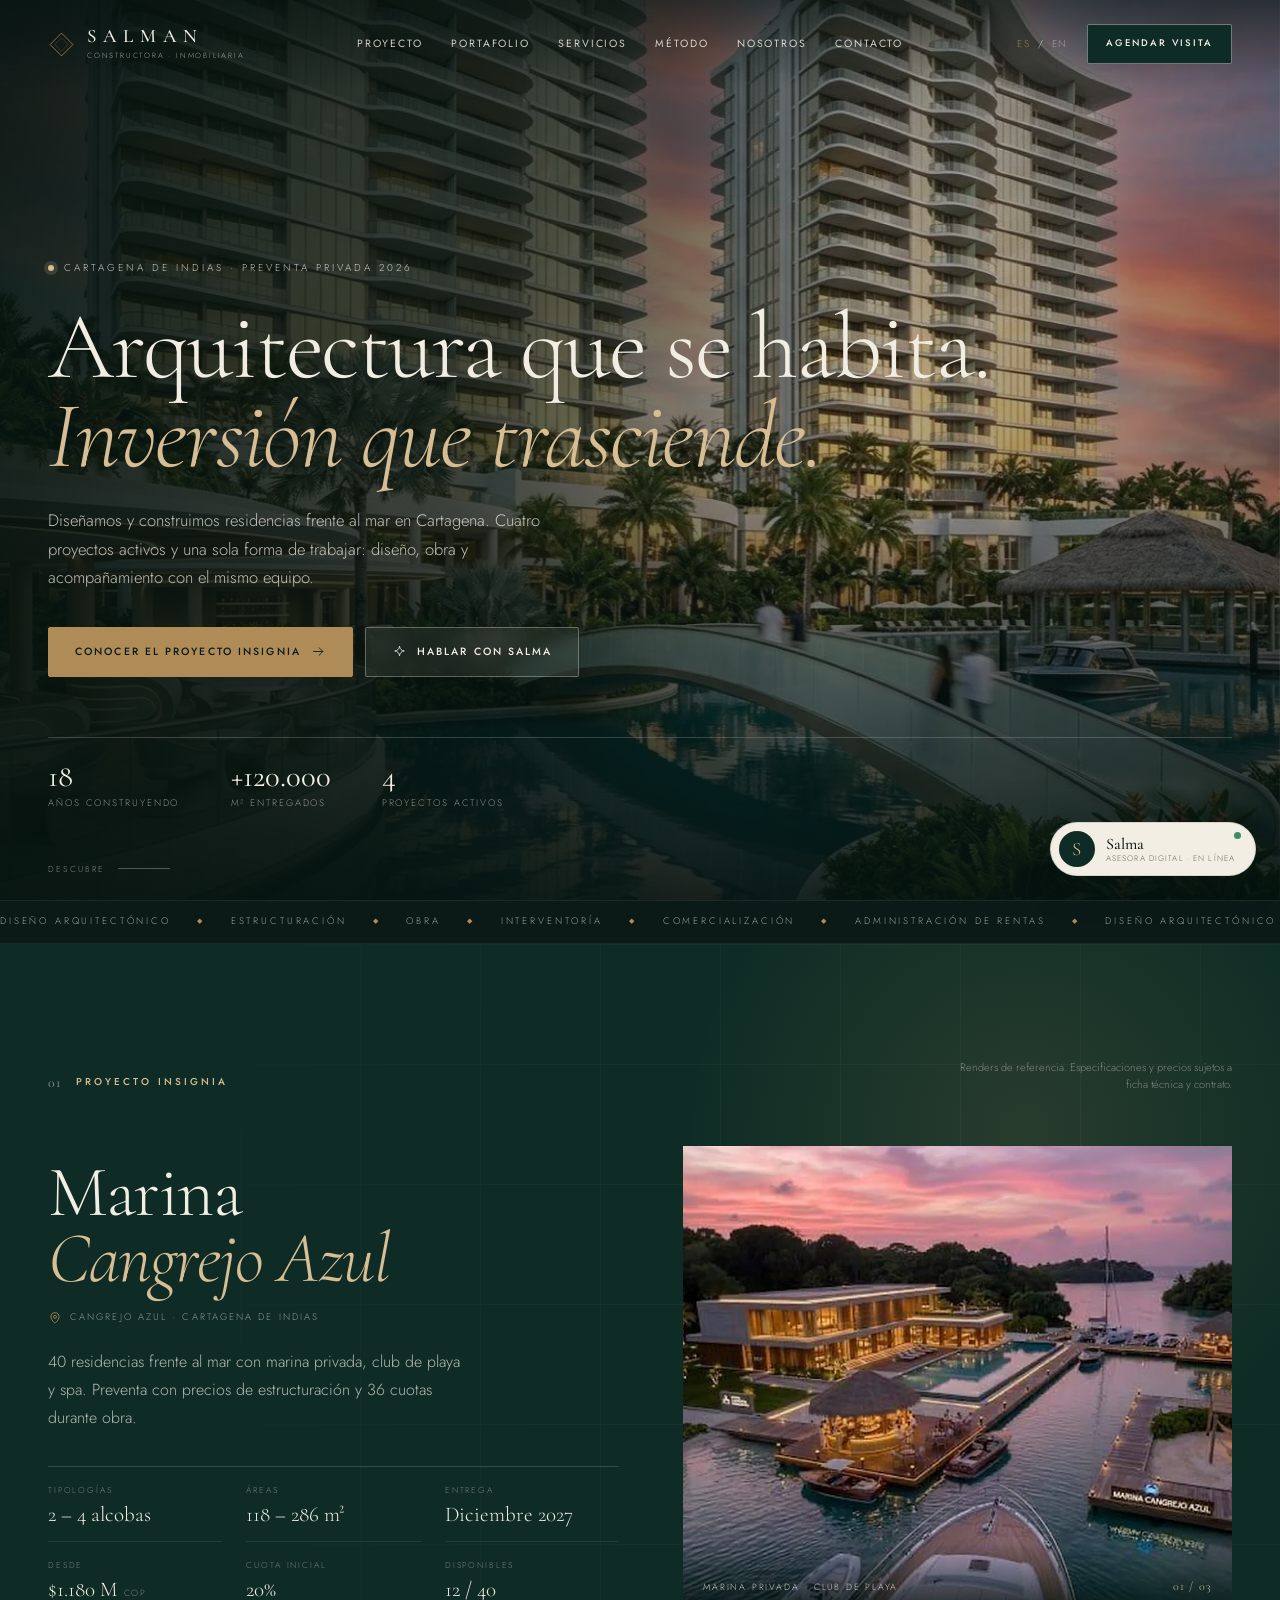
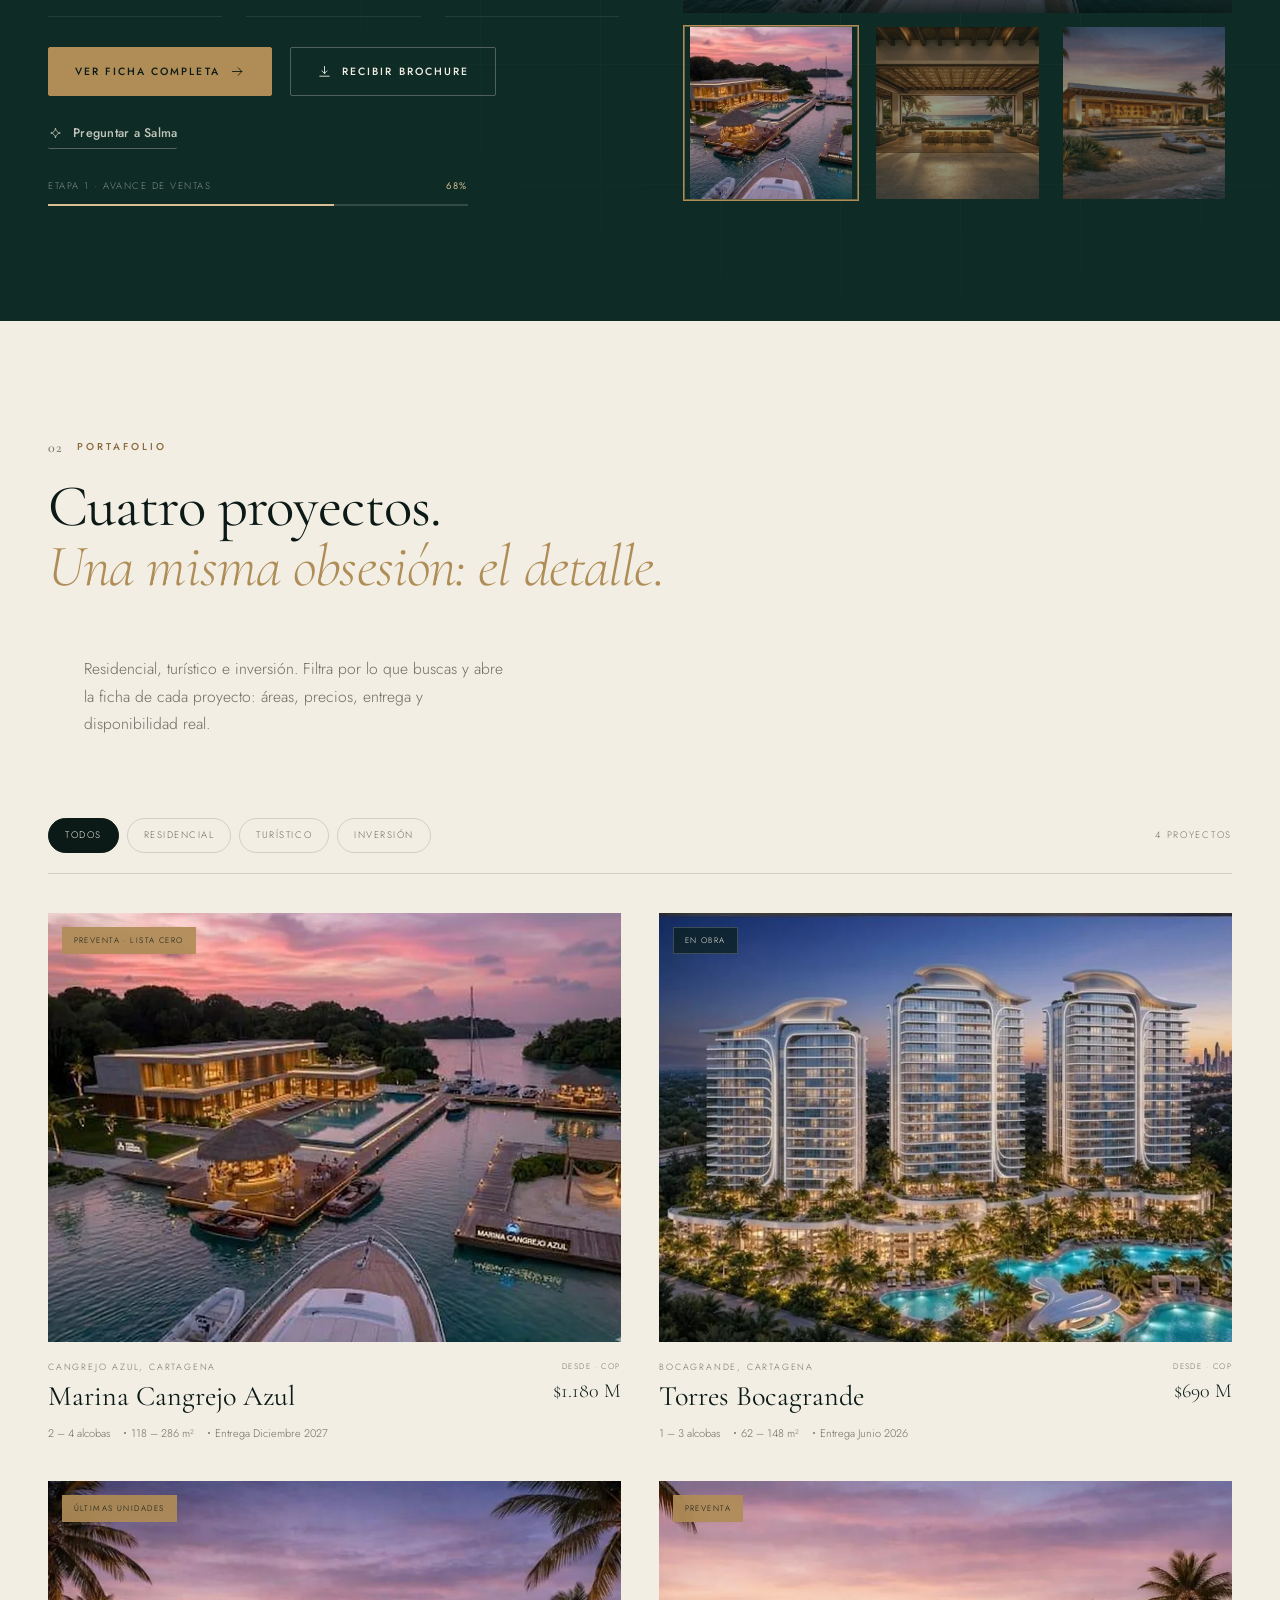
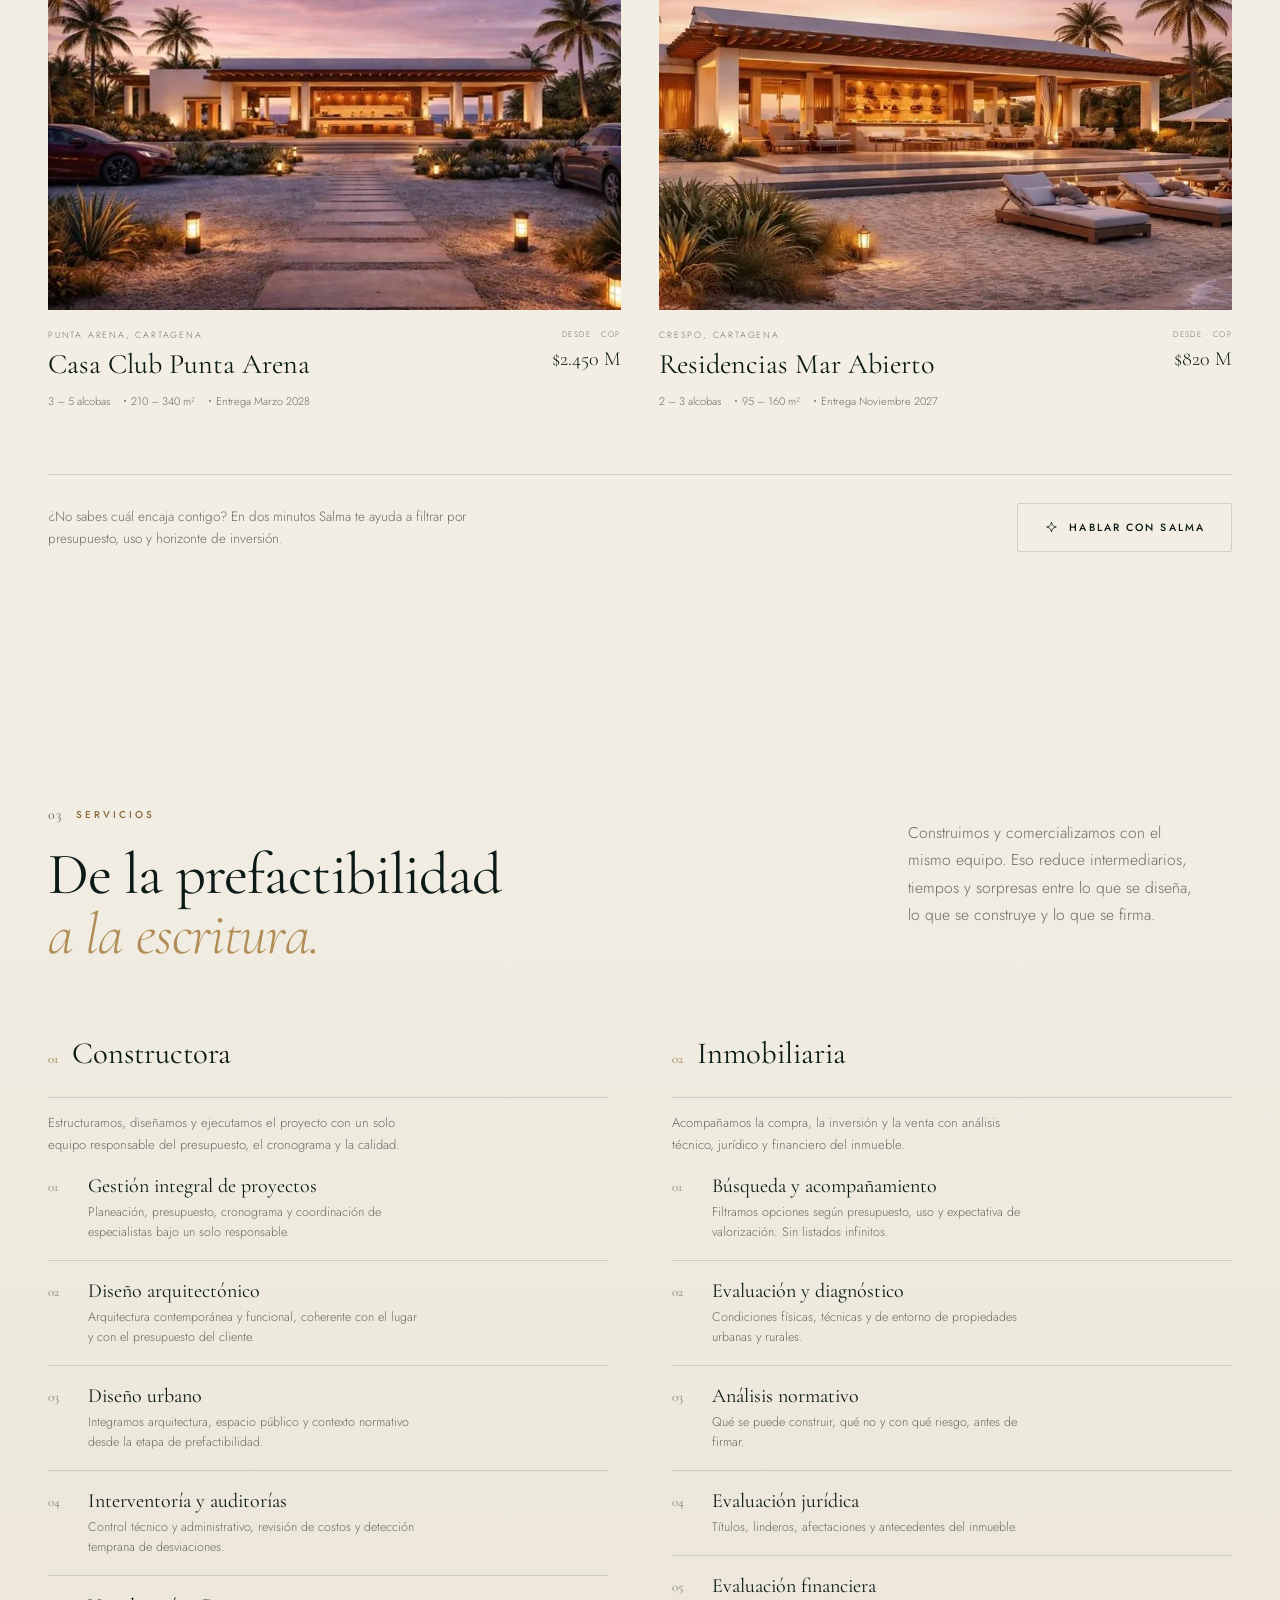
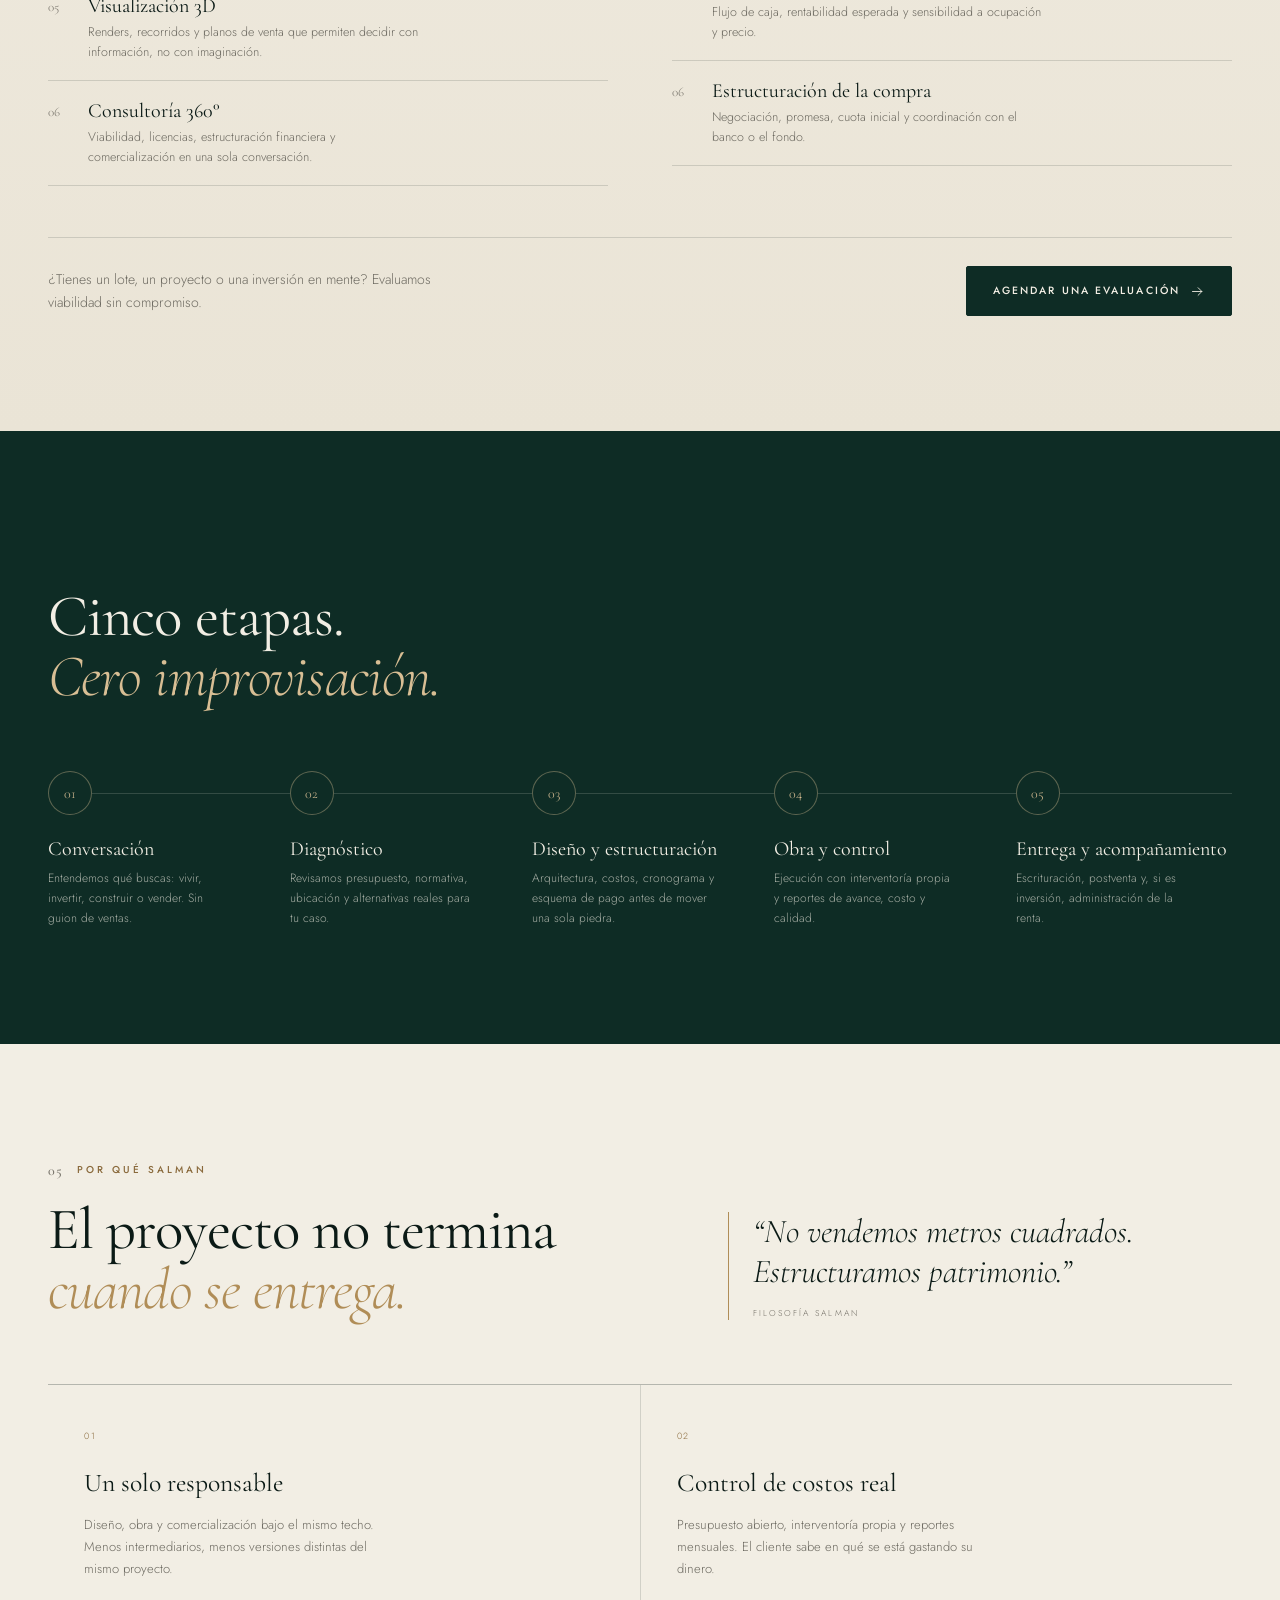
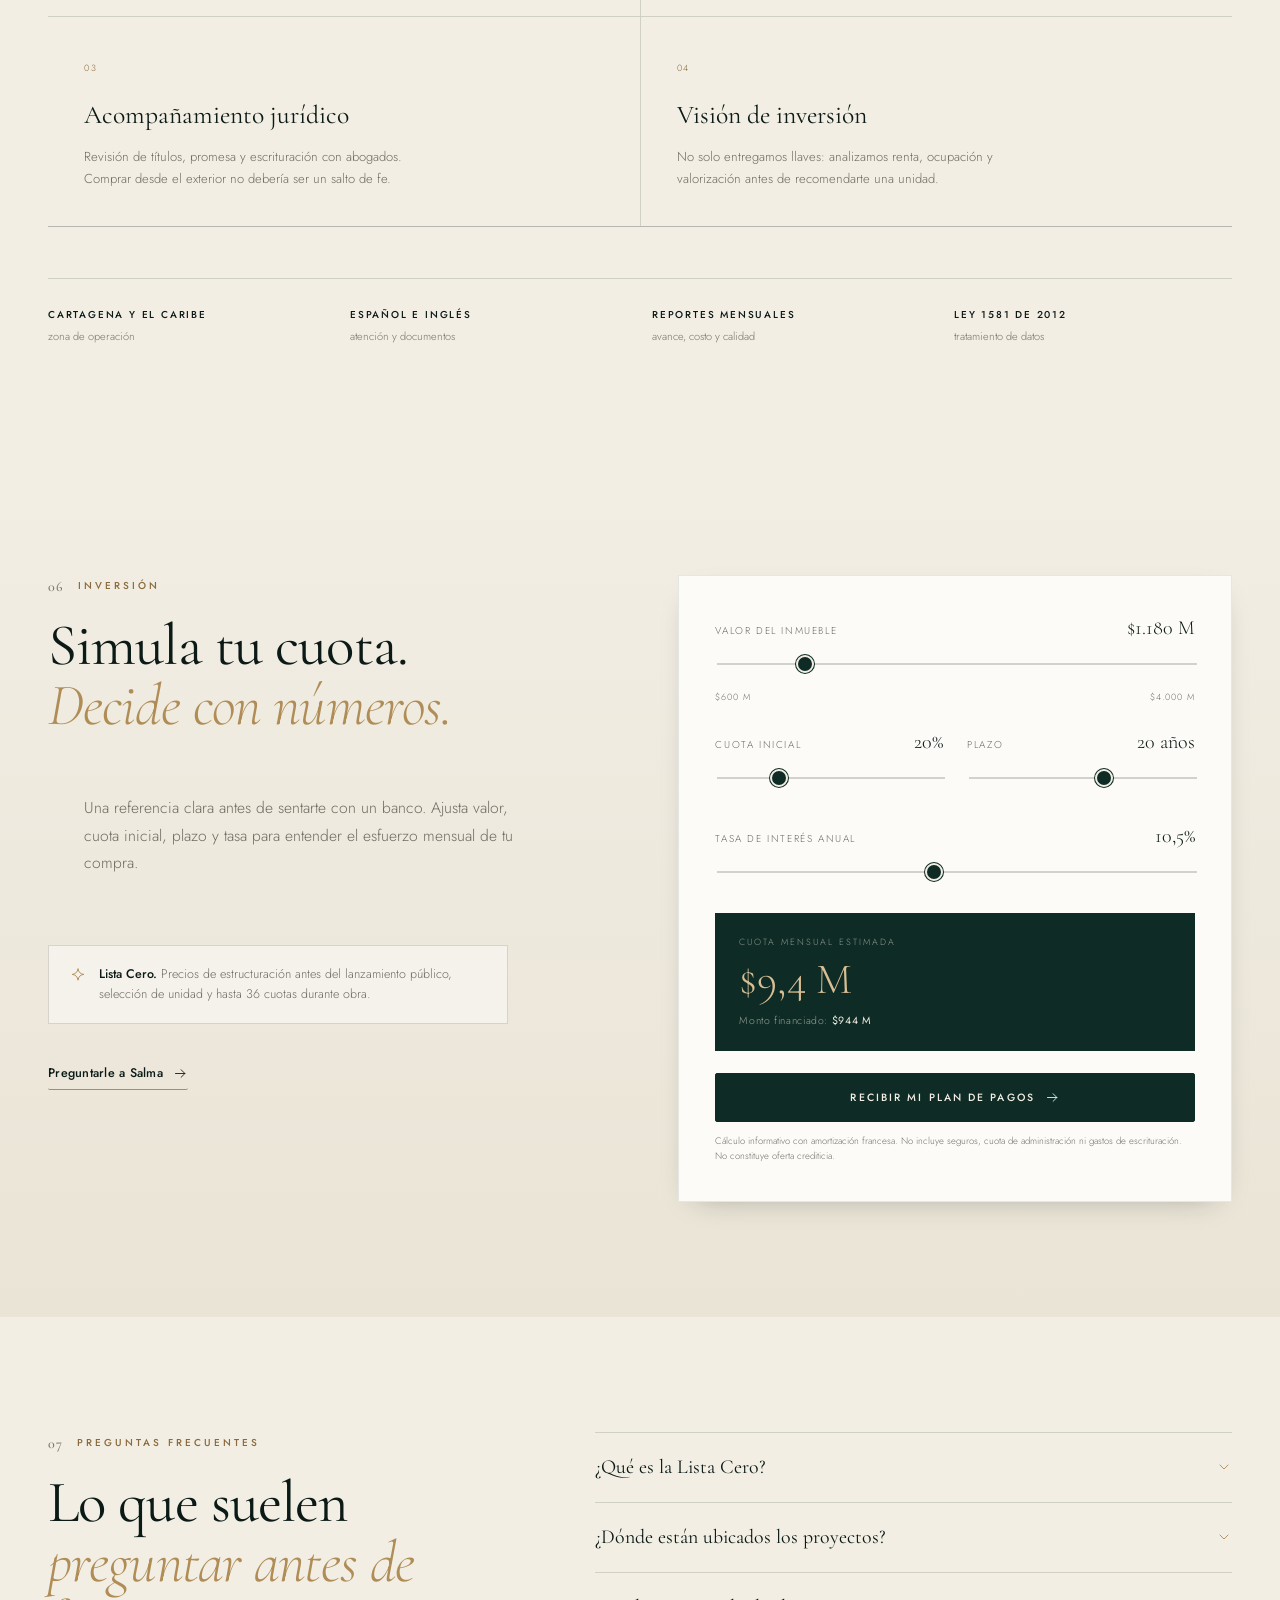
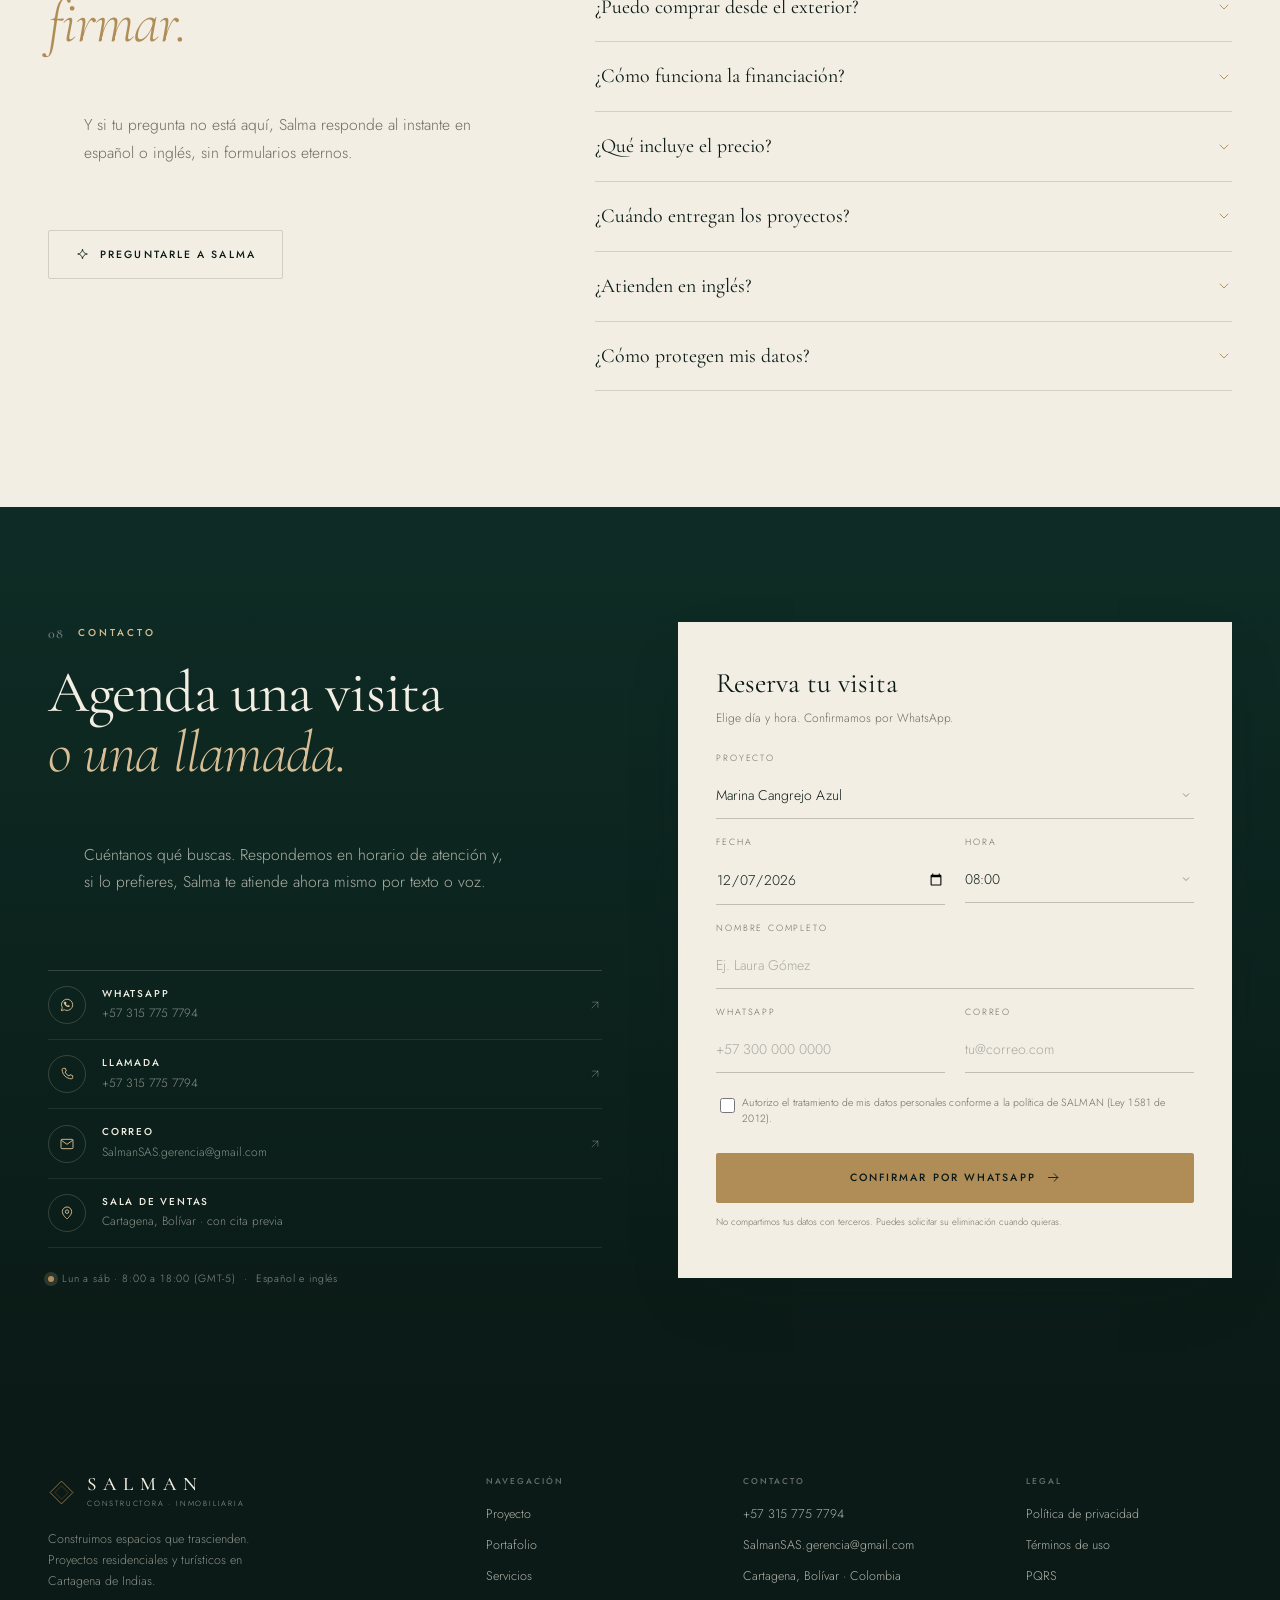
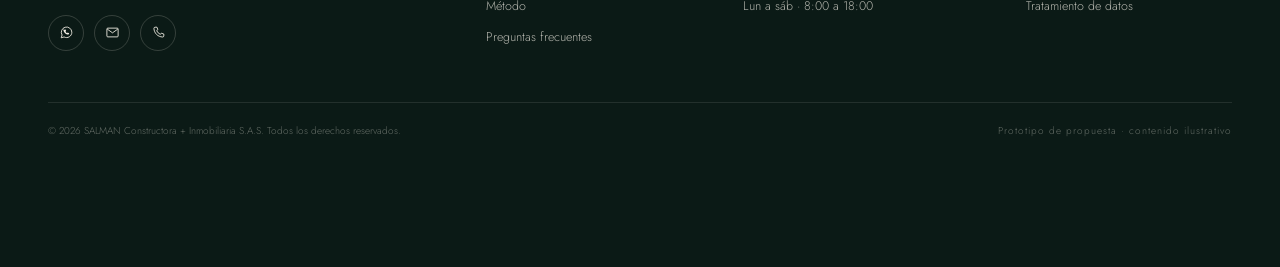
==== commit b698c009: "refactor(html): actualizar referencias CSS/JS y telefono en index.html" ====
--- a/index.html
+++ b/index.html
@@ -25,7 +25,11 @@
 <link rel="preconnect" href="https://fonts.gstatic.com" crossorigin>
 <link href="https://fonts.googleapis.com/css2?family=Cormorant+Garamond:ital,wght@0,300;0,400;0,500;0,600;1,300;1,400;1,500&family=Jost:wght@300;400;500;600&display=swap" rel="stylesheet">
 <link rel="preload" as="image" href="assets/img/hero-1280.webp" imagesrcset="assets/img/hero-640.webp 640w, assets/img/hero-1280.webp 1280w" imagesizes="100vw">
-<link rel="stylesheet" href="assets/css/styles.css">
+<link rel="stylesheet" href="assets/css/tokens.css">
+<link rel="stylesheet" href="assets/css/base.css">
+<link rel="stylesheet" href="assets/css/layout.css">
+<link rel="stylesheet" href="assets/css/components.css">
+<link rel="stylesheet" href="assets/css/chat.css">
 <link rel="icon" href="assets/img/favicon.svg" type="image/svg+xml">
 <link rel="manifest" href="site.webmanifest">
 
@@ -38,7 +42,7 @@
       "@id": "https://salman.com.co/#org",
       "name": "SALMAN Constructora + Inmobiliaria",
       "email": "SalmanSAS.gerencia@gmail.com",
-      "telephone": "+57 324 428 6166",
+      "telephone": "+57 315 775 7794",
       "areaServed": "Cartagena, Colombia",
       "address": { "@type": "PostalAddress", "addressLocality": "Cartagena", "addressRegion": "Bolívar", "addressCountry": "CO" },
       "description": "Constructora e inmobiliaria con proyectos residenciales y turísticos frente al mar en Cartagena.",
@@ -143,7 +147,7 @@
   </nav>
   <div class="mobile-menu__foot">
     <a class="btn btn--dark" href="#agenda" data-i18n="nav.cta">Agendar visita</a>
-    <a class="btn btn--outline" href="https://wa.me/573244286166" target="_blank" rel="noopener">
+    <a class="btn btn--outline" href="https://wa.me/573157757794" target="_blank" rel="noopener">
       <svg class="icon" aria-hidden="true"><use href="#i-whatsapp"></use></svg> WhatsApp
     </a>
   </div>
@@ -500,16 +504,16 @@
 
         <ul class="channels" data-reveal>
           <li>
-            <a href="https://wa.me/573244286166" target="_blank" rel="noopener">
+            <a href="https://wa.me/573157757794" target="_blank" rel="noopener">
               <span class="channel__icon"><svg class="icon" aria-hidden="true"><use href="#i-whatsapp"></use></svg></span>
-              <span><strong>WhatsApp</strong><small>+57 324 428 6166</small></span>
+              <span><strong>WhatsApp</strong><small>+57 315 775 7794</small></span>
               <svg class="icon channel__arrow" aria-hidden="true"><use href="#i-up-right"></use></svg>
             </a>
           </li>
           <li>
-            <a href="tel:+573244286166">
+            <a href="tel:+573157757794">
               <span class="channel__icon"><svg class="icon" aria-hidden="true"><use href="#i-phone"></use></svg></span>
-              <span><strong data-i18n="contact.call">Llamada</strong><small>+57 324 428 6166</small></span>
+              <span><strong data-i18n="contact.call">Llamada</strong><small>+57 315 775 7794</small></span>
               <svg class="icon channel__arrow" aria-hidden="true"><use href="#i-up-right"></use></svg>
             </a>
           </li>
@@ -614,9 +618,9 @@
         </a>
         <p data-i18n="footer.tag">Construimos espacios que trascienden. Proyectos residenciales y turísticos en Cartagena de Indias.</p>
         <div class="footer__social">
-          <a href="https://wa.me/573244286166" target="_blank" rel="noopener" aria-label="WhatsApp"><svg class="icon" aria-hidden="true"><use href="#i-whatsapp"></use></svg></a>
+          <a href="https://wa.me/573157757794" target="_blank" rel="noopener" aria-label="WhatsApp"><svg class="icon" aria-hidden="true"><use href="#i-whatsapp"></use></svg></a>
           <a href="mailto:SalmanSAS.gerencia@gmail.com" aria-label="Correo"><svg class="icon" aria-hidden="true"><use href="#i-mail"></use></svg></a>
-          <a href="tel:+573244286166" aria-label="Teléfono"><svg class="icon" aria-hidden="true"><use href="#i-phone"></use></svg></a>
+          <a href="tel:+573157757794" aria-label="Teléfono"><svg class="icon" aria-hidden="true"><use href="#i-phone"></use></svg></a>
         </div>
       </div>
 
@@ -631,7 +635,7 @@
 
       <div class="footer__col">
         <h3 data-i18n="footer.contact">Contacto</h3>
-        <a href="tel:+573244286166">+57 324 428 6166</a>
+        <a href="tel:+573157757794">+57 315 775 7794</a>
         <a href="mailto:SalmanSAS.gerencia@gmail.com">SalmanSAS.gerencia@gmail.com</a>
         <span data-i18n="footer.city">Cartagena, Bolívar · Colombia</span>
         <span data-i18n="footer.hours">Lun a sáb · 8:00 a 18:00</span>
@@ -655,7 +659,7 @@
 
 <!-- Mobile action bar -->
 <div class="mobile-bar" aria-label="Acciones rápidas">
-  <a class="mobile-bar__btn" href="https://wa.me/573244286166" target="_blank" rel="noopener">
+  <a class="mobile-bar__btn" href="https://wa.me/573157757794" target="_blank" rel="noopener">
     <svg class="icon" aria-hidden="true"><use href="#i-whatsapp"></use></svg>
     <span>WhatsApp</span>
   </a>
@@ -825,9 +829,23 @@
 
 <div class="toast" id="toast" role="status" aria-live="polite" hidden></div>
 
-<script src="assets/js/data.js"></script>
-<script src="assets/js/i18n.js"></script>
-<script src="assets/js/app.js"></script>
-<script src="assets/js/chat.js"></script>
+<script src="assets/js/core/config.js"></script>
+<script src="assets/js/core/dom.js"></script>
+<script src="assets/js/core/events.js"></script>
+<script src="assets/js/core/storage.js"></script>
+<script src="assets/js/data/projects.js"></script>
+<script src="assets/js/data/concierge.js"></script>
+<script src="assets/js/data/kb.js"></script>
+<script src="assets/js/i18n/es.js"></script>
+<script src="assets/js/i18n/en.js"></script>
+<script src="assets/js/i18n/index.js"></script>
+<script src="assets/js/ui/navigation.js"></script>
+<script src="assets/js/ui/forms.js"></script>
+<script src="assets/js/ui/calculator.js"></script>
+<script src="assets/js/ui/reveal.js"></script>
+<script src="assets/js/main.js"></script>
+<script src="assets/js/chat/voice.js"></script>
+<script src="assets/js/chat/concierge.js"></script>
+<script src="assets/js/chat/chat.js"></script>
 </body>
 </html>
--- a/assets/css/tokens.css
+++ b/assets/css/tokens.css
@@ -0,0 +1,30 @@
+/* ==========================================================================
+   SALMAN — Variables y tokens de diseño (css/tokens.css)
+   Tipografía editorial + paleta Caribe: papel, verde profundo, latón.
+   ========================================================================== */
+
+:root{
+  --cream:#F2EEE4;
+  --cream-2:#EAE4D6;
+  --paper:#F7F4EC;
+  --white:#FCFBF7;
+  --green:#0E2C25;
+  --green-2:#153A31;
+  --ink:#0B1A16;
+  --stone:#6E6B62;
+  --stone-2:#77736A;
+  --gold:#B08D57;
+  --gold-ink:#8A6A3C;
+  --gold-light:#D8BE94;
+  --gold-pale:#E8D9BD;
+  --line:rgba(11,26,22,.14);
+  --line-light:rgba(242,238,228,.16);
+  --shadow:0 24px 60px -24px rgba(11,26,22,.35);
+  --shadow-sm:0 10px 30px -18px rgba(11,26,22,.4);
+  --serif:"Cormorant Garamond",Georgia,"Times New Roman",serif;
+  --sans:"Jost",-apple-system,BlinkMacSystemFont,"Segoe UI",Roboto,Helvetica,Arial,sans-serif;
+  --ease:cubic-bezier(.22,.7,.2,1);
+  --header-h:88px;
+  --gutter:clamp(20px,4vw,48px);
+  --radius:2px;
+}
--- a/assets/css/base.css
+++ b/assets/css/base.css
@@ -0,0 +1,92 @@
+/* ==========================================================================
+   SALMAN — Reset, tipografía base, utilidades y animaciones reveal (css/base.css)
+   ========================================================================== */
+
+*,*::before,*::after{box-sizing:border-box}
+html{-webkit-text-size-adjust:100%;scroll-behavior:smooth;scroll-padding-top:96px}
+body{
+  margin:0;
+  background:var(--cream);
+  color:var(--ink);
+  font-family:var(--sans);
+  font-weight:300;
+  font-size:16px;
+  line-height:1.65;
+  -webkit-font-smoothing:antialiased;
+  overflow-x:hidden;
+}
+body.is-locked{overflow:hidden}
+img,svg{display:block;max-width:100%}
+img{height:auto}
+a{color:inherit;text-decoration:none}
+button{font:inherit;color:inherit;background:none;border:0;cursor:pointer}
+input,select,textarea{font:inherit;color:inherit}
+ul,ol,dl,dd{margin:0;padding:0;list-style:none}
+h1,h2,h3,h4,p,blockquote,figure{margin:0}
+em{font-style:italic}
+::selection{background:var(--gold-light);color:var(--ink)}
+:focus-visible{outline:2px solid var(--gold);outline-offset:3px;border-radius:1px}
+
+.container{width:min(100% - var(--gutter)*2,1320px);margin-inline:auto}
+.section{padding-block:clamp(72px,9vw,132px);position:relative}
+.section--paper{background:linear-gradient(180deg,var(--cream) 0%,var(--cream-2) 100%)}
+.section--dark{background:var(--green);color:var(--cream)}
+.sr-only{position:absolute;width:1px;height:1px;padding:0;margin:-1px;overflow:hidden;clip:rect(0 0 0 0);white-space:nowrap;border:0}
+.skip-link{
+  position:fixed;top:-64px;left:16px;z-index:200;
+  background:var(--ink);color:var(--cream);padding:12px 18px;
+  font-size:12px;letter-spacing:.06em;transition:top .25s var(--ease);
+}
+.skip-link:focus{top:12px;outline:2px solid var(--gold-light);outline-offset:2px}
+
+/* Grain */
+.grain{
+  position:fixed;inset:0;z-index:1;pointer-events:none;opacity:.045;
+  background-image:url("data:image/svg+xml,%3Csvg xmlns='http://www.w3.org/2000/svg' width='160' height='160'%3E%3Cfilter id='n'%3E%3CfeTurbulence type='fractalNoise' baseFrequency='.85' numOctaves='3' stitchTiles='stitch'/%3E%3C/filter%3E%3Crect width='160' height='160' filter='url(%23n)' opacity='.6'/%3E%3C/svg%3E");
+  mix-blend-mode:multiply;
+}
+
+/* Type */
+.h2{
+  font-family:var(--serif);
+  font-weight:400;
+  font-size:clamp(2.3rem,4.6vw,4.1rem);
+  line-height:1.02;
+  letter-spacing:-.015em;
+  margin-top:18px;
+}
+.h2 em{color:var(--gold);font-weight:300}
+.section--dark .h2 em{color:var(--gold-light)}
+.lead{font-size:clamp(.98rem,1.15vw,1.08rem);color:var(--stone);max-width:56ch;margin-top:22px;line-height:1.75}
+.section--dark .lead{color:rgba(242,238,228,.7)}
+.lead--right{max-width:40ch;margin-top:0}
+
+.kicker{
+  display:flex;align-items:center;gap:14px;
+  font-size:10px;letter-spacing:.3em;text-transform:uppercase;font-weight:500;
+  color:var(--gold-ink);margin:0;
+}
+.kicker span:first-child{font-family:var(--serif);font-size:14px;letter-spacing:.08em;color:var(--stone-2)}
+.kicker--light{color:var(--gold-light)}
+.kicker--light span:first-child{color:rgba(242,238,228,.45)}
+.section__head{max-width:820px}
+.section__head--split{max-width:none;display:flex;justify-content:space-between;align-items:flex-end;gap:40px}
+.section__note{font-size:11px;line-height:1.6;color:rgba(242,238,228,.45);max-width:280px;text-align:right}
+.icon{width:18px;height:18px;flex:none}
+
+/* ======================= REVEAL ======================= */
+.reveal-init [data-reveal]{opacity:0;transform:translateY(22px);transition:opacity .9s var(--ease),transform .9s var(--ease)}
+.reveal-init [data-reveal].is-in{opacity:1;transform:none}
+.reveal-init [data-reveal].is-in:nth-child(2){transition-delay:.06s}
+.reveal-init [data-reveal].is-in:nth-child(3){transition-delay:.12s}
+.reveal-init [data-reveal].is-in:nth-child(4){transition-delay:.18s}
+.no-reveal [data-reveal]{opacity:1 !important;transform:none !important;transition:none !important}
+.flat .hero{min-height:900px}
+.flat .hero__media img{animation:none}
+
+@media (prefers-reduced-motion:reduce){
+  html{scroll-behavior:auto}
+  *,*::before,*::after{animation-duration:.001ms !important;animation-iteration-count:1 !important;transition-duration:.001ms !important}
+  .reveal-init [data-reveal]{opacity:1;transform:none}
+  .hero__media img{transform:none}
+}
--- a/assets/css/layout.css
+++ b/assets/css/layout.css
@@ -0,0 +1,253 @@
+/* ==========================================================================
+   SALMAN — Estructura de página, header, hero, secciones y footer (css/layout.css)
+   ========================================================================== */
+
+/* ======================= HEADER ======================= */
+.site-header{
+  position:fixed;top:0;left:0;right:0;z-index:60;
+  color:var(--cream);
+  transition:background .4s var(--ease),box-shadow .4s var(--ease),color .4s var(--ease);
+}
+.site-header::before{
+  content:"";position:absolute;inset:0;z-index:-1;
+  background:linear-gradient(180deg,rgba(6,18,15,.55),rgba(6,18,15,0));
+  transition:opacity .4s var(--ease);
+}
+.site-header.is-scrolled{background:rgba(242,238,228,.97);color:var(--ink);box-shadow:0 1px 0 var(--line)}
+.site-header:not(.is-scrolled) .header__cta{border-color:rgba(242,238,228,.42)}
+.site-header.is-scrolled::before{opacity:0}
+.header__inner{display:flex;align-items:center;justify-content:space-between;gap:28px;height:var(--header-h);transition:height .4s var(--ease)}
+.is-scrolled .header__inner{height:68px}
+
+.brand{display:flex;align-items:center;gap:12px;flex:none}
+.brand__mark svg{width:27px;height:27px;color:var(--gold)}
+.brand__text strong{
+  display:block;font-family:var(--serif);font-weight:500;font-size:19px;
+  letter-spacing:.36em;line-height:1;text-indent:.02em;
+}
+.brand__text small{display:block;font-size:7.5px;letter-spacing:.24em;text-transform:uppercase;opacity:.65;margin-top:5px}
+.brand--footer{color:var(--cream)}
+
+.nav{display:flex;align-items:center;gap:clamp(18px,2.2vw,34px)}
+.nav a{
+  font-size:10.5px;letter-spacing:.18em;text-transform:uppercase;font-weight:400;
+  opacity:.85;position:relative;padding-block:6px;transition:opacity .3s;
+}
+.nav a::after{content:"";position:absolute;left:0;right:0;bottom:0;height:1px;background:var(--gold);transform:scaleX(0);transform-origin:left;transition:transform .4s var(--ease)}
+.nav a:hover{opacity:1}
+.nav a:hover::after{transform:scaleX(1)}
+
+.header__actions{display:flex;align-items:center;gap:18px;flex:none}
+.lang{display:flex;align-items:center;gap:6px;font-size:10px;letter-spacing:.12em;opacity:.75}
+.lang__btn{padding:2px;font-size:10px;letter-spacing:.12em;opacity:.6;transition:opacity .3s,color .3s}
+.lang__btn.is-active,.lang__btn:hover{opacity:1;color:var(--gold)}
+.is-scrolled .lang__btn.is-active{color:var(--gold)}
+.menu-btn{display:none;width:44px;height:44px;align-items:center;justify-content:center}
+.menu-btn .icon{width:22px;height:22px}
+
+.mobile-menu{
+  position:fixed;inset:0;z-index:59;background:var(--green);color:var(--cream);
+  display:flex;flex-direction:column;justify-content:space-between;
+  padding:calc(var(--header-h) + 24px) var(--gutter) 40px;
+  animation:menuIn .45s var(--ease);
+}
+.mobile-menu[hidden]{display:none}
+.mobile-menu nav{display:flex;flex-direction:column;gap:6px}
+.mobile-menu nav a{font-family:var(--serif);font-size:clamp(2rem,9vw,3rem);line-height:1.25;border-bottom:1px solid var(--line-light);padding-block:10px}
+.mobile-menu__foot{display:flex;flex-direction:column;gap:12px}
+.mobile-menu .btn--outline{border-color:rgba(242,238,228,.3);color:var(--cream)}
+@keyframes menuIn{from{opacity:0;transform:translateY(-8px)}to{opacity:1;transform:none}}
+
+/* ======================= HERO ======================= */
+.hero{
+  position:relative;min-height:100svh;display:flex;align-items:flex-end;
+  padding:calc(var(--header-h) + 70px) 0 clamp(56px,7vw,88px);
+  color:var(--cream);overflow:hidden;isolation:isolate;
+}
+.hero__media{position:absolute;inset:0;z-index:-3}
+.hero__media img{width:100%;height:100%;object-fit:cover;object-position:center 42%;animation:heroZoom 26s var(--ease) forwards}
+@keyframes heroZoom{from{transform:scale(1.06)}to{transform:scale(1)}}
+.hero__scrim{
+  position:absolute;inset:0;z-index:-2;
+  background:
+    linear-gradient(100deg,rgba(6,20,16,.93) 0%,rgba(6,20,16,.74) 38%,rgba(6,20,16,.28) 66%,rgba(6,20,16,.42) 100%),
+    linear-gradient(0deg,rgba(6,20,16,.85) 0%,rgba(6,20,16,0) 45%);
+}
+.hero__inner{position:relative;z-index:2}
+.hero__eyebrow{
+  display:flex;align-items:center;gap:10px;
+  font-size:10px;letter-spacing:.3em;text-transform:uppercase;color:rgba(242,238,228,.8);
+}
+.dot{width:6px;height:6px;border-radius:50%;background:var(--gold-light);box-shadow:0 0 0 4px rgba(216,190,148,.16);display:inline-block;flex:none}
+.dot--gold{background:var(--gold)}
+.hero__title{
+  margin-top:26px;
+  font-family:var(--serif);font-weight:300;
+  font-size:clamp(3rem,7.4vw,6.6rem);
+  line-height:.94;letter-spacing:-.02em;
+  text-wrap:balance;
+}
+.hero__title em{color:var(--gold-light);font-weight:300}
+.hero__lead{max-width:52ch;margin-top:26px;font-size:clamp(.98rem,1.3vw,1.1rem);line-height:1.7;color:rgba(242,238,228,.78)}
+.hero__actions{display:flex;flex-wrap:wrap;gap:12px;margin-top:36px}
+.hero__proof{display:flex;flex-wrap:wrap;gap:clamp(24px,4vw,56px);margin-top:clamp(38px,5vw,60px);padding-top:24px;border-top:1px solid rgba(242,238,228,.2)}
+.hero__proof li{display:flex;flex-direction:column;gap:4px}
+.hero__proof strong{font-family:var(--serif);font-size:clamp(1.5rem,2.4vw,2rem);font-weight:400;line-height:1}
+.hero__proof span{font-size:9.5px;letter-spacing:.2em;text-transform:uppercase;color:rgba(242,238,228,.55)}
+
+.hero-card{
+  position:absolute;right:max(var(--gutter),calc((100vw - 1320px)/2));bottom:clamp(60px,8vw,96px);z-index:3;
+  width:296px;padding:22px 22px 20px;
+  background:rgba(10,30,25,.66);border:1px solid rgba(216,190,148,.34);
+  backdrop-filter:blur(14px);box-shadow:var(--shadow);
+}
+.hero-card__kicker{display:flex;align-items:center;gap:8px;font-size:8.5px;letter-spacing:.22em;text-transform:uppercase;color:var(--gold-light)}
+.pulse{width:5px;height:5px;border-radius:50%;background:var(--gold-light);animation:pulse 2.4s infinite}
+@keyframes pulse{0%,100%{box-shadow:0 0 0 0 rgba(216,190,148,.5)}50%{box-shadow:0 0 0 6px rgba(216,190,148,0)}}
+.hero-card__title{font-family:var(--serif);font-size:24px;margin-top:10px;line-height:1.15}
+.hero-card__bar,.availability__bar,.progress{height:2px;background:rgba(242,238,228,.16);margin-top:16px;overflow:hidden}
+.hero-card__bar span,.availability__bar span,.progress span{display:block;height:100%;background:var(--gold-light);width:0;transition:width 1.6s var(--ease)}
+.hero-card__meta{display:flex;justify-content:space-between;gap:10px;margin-top:9px;font-size:9.5px;letter-spacing:.1em;color:rgba(242,238,228,.6)}
+.hero-card__meta strong{color:var(--gold-light);font-weight:400}
+.hero-card__link{display:flex;align-items:center;justify-content:space-between;margin-top:18px;padding-top:14px;border-top:1px solid rgba(242,238,228,.14);font-size:10px;letter-spacing:.18em;text-transform:uppercase;color:var(--cream)}
+.hero-card__link .icon{width:14px;height:14px}
+.hero-card__link:hover{color:var(--gold-light)}
+.hero__scroll{
+  position:absolute;left:max(var(--gutter),calc((100vw - 1320px)/2));bottom:24px;z-index:2;
+  display:flex;align-items:center;gap:12px;font-size:8.5px;letter-spacing:.26em;text-transform:uppercase;color:rgba(242,238,228,.5);
+}
+.hero__scroll-line{width:52px;height:1px;background:rgba(242,238,228,.3);position:relative;overflow:hidden}
+.hero__scroll-line::after{content:"";position:absolute;inset:0;background:var(--gold-light);transform:translateX(-100%);animation:scrollLine 2.6s var(--ease) infinite}
+@keyframes scrollLine{0%{transform:translateX(-100%)}60%,100%{transform:translateX(100%)}}
+
+/* Ticker */
+.ticker{overflow:hidden;background:var(--ink);color:rgba(242,238,228,.62);padding-block:13px;border-block:1px solid rgba(242,238,228,.08)}
+.ticker__track{display:flex;align-items:center;gap:26px;width:max-content;animation:ticker 42s linear infinite;font-size:9.5px;letter-spacing:.3em;text-transform:uppercase}
+.ticker__track i{font-style:normal;color:var(--gold);font-size:7px}
+@keyframes ticker{to{transform:translateX(-50%)}}
+
+/* ======================= FLAGSHIP ======================= */
+.flagship{overflow:hidden}
+.flagship::before{
+  content:"";position:absolute;top:-20%;right:-10%;width:60vw;height:60vw;border-radius:50%;
+  background:radial-gradient(circle,rgba(176,141,87,.16),transparent 62%);pointer-events:none;
+}
+.flagship::after{
+  content:"";position:absolute;inset:0;pointer-events:none;opacity:.05;
+  background-image:linear-gradient(var(--cream) 1px,transparent 1px),linear-gradient(90deg,var(--cream) 1px,transparent 1px);
+  background-size:120px 120px;
+  mask-image:radial-gradient(circle at 70% 30%,#000,transparent 70%);
+}
+.flagship .container{position:relative;z-index:1}
+.flagship__grid{display:grid;grid-template-columns:1.02fr .98fr;gap:clamp(36px,5vw,72px);align-items:center;margin-top:clamp(28px,4vw,48px)}
+.flagship__title{font-family:var(--serif);font-weight:300;font-size:clamp(2.9rem,5.6vw,5rem);line-height:.92;letter-spacing:-.02em;margin-top:18px}
+.flagship__title em{color:var(--gold-light);font-weight:300}
+.flagship__place{display:flex;align-items:center;gap:8px;margin-top:18px;font-size:9.5px;letter-spacing:.22em;text-transform:uppercase;color:rgba(242,238,228,.55)}
+.flagship__place .icon{width:14px;height:14px;color:var(--gold)}
+.flagship__lead{max-width:46ch;margin-top:22px;color:rgba(242,238,228,.72);font-size:1rem;line-height:1.75}
+.specs{display:grid;grid-template-columns:repeat(3,1fr);gap:0 24px;margin-top:34px;border-top:1px solid var(--line-light)}
+.spec{padding:16px 0 14px;border-bottom:1px solid rgba(242,238,228,.09)}
+.spec dt{font-size:8.5px;letter-spacing:.22em;text-transform:uppercase;color:rgba(242,238,228,.42)}
+.spec dd{font-family:var(--serif);font-size:21px;line-height:1.2;margin-top:5px;color:var(--cream)}
+.spec dd small{font-family:var(--sans);font-size:9px;letter-spacing:.14em;color:rgba(242,238,228,.45);margin-left:2px}
+.flagship__actions{display:flex;flex-wrap:wrap;align-items:center;gap:12px 18px;margin-top:30px}
+.availability{margin-top:30px;max-width:420px}
+.availability__row{display:flex;justify-content:space-between;font-size:9.5px;letter-spacing:.16em;text-transform:uppercase;color:rgba(242,238,228,.5)}
+.availability__row strong{color:var(--gold-light);font-weight:400}
+.availability .availability__bar{margin-top:9px}
+
+/* ======================= SERVICES ======================= */
+.services__grid{display:grid;grid-template-columns:1fr 1fr;gap:clamp(36px,5vw,80px);margin-top:clamp(44px,5vw,68px)}
+.service-group__head{display:flex;align-items:baseline;gap:14px;padding-bottom:18px;border-bottom:1px solid var(--line)}
+.service-group__head span{font-family:var(--serif);font-size:13px;color:var(--gold-ink)}
+.service-group__head h3{font-family:var(--serif);font-size:clamp(1.7rem,2.4vw,2.1rem);font-weight:400}
+.service-group__intro{margin-top:14px;font-size:13px;color:var(--stone);max-width:44ch;min-height:44px}
+.service-item{display:grid;grid-template-columns:30px 1fr;gap:10px;padding:18px 0;border-bottom:1px solid var(--line);transition:background .3s}
+.service-item:hover{background:rgba(176,141,87,.06)}
+.service-item__num{font-family:var(--serif);font-size:13px;color:var(--stone-2);padding-top:3px}
+.service-item h4{font-family:var(--serif);font-size:20px;font-weight:400;line-height:1.2}
+.service-item p{font-size:12.5px;line-height:1.6;color:var(--stone);margin-top:4px;max-width:48ch}
+.services__cta{display:flex;align-items:center;justify-content:space-between;gap:32px;margin-top:clamp(36px,4vw,56px);padding-top:28px;border-top:1px solid var(--line)}
+.services__cta p{font-size:14px;color:var(--stone);max-width:52ch}
+
+/* ======================= PROCESS ======================= */
+.steps{display:grid;grid-template-columns:repeat(5,1fr);gap:clamp(16px,2vw,28px);margin-top:clamp(44px,5vw,68px);position:relative}
+.steps::before{content:"";position:absolute;left:0;right:0;top:22px;height:1px;background:var(--line-light);z-index:0}
+.step{position:relative;z-index:1;padding-top:0}
+.step__num{
+  display:grid;place-items:center;width:44px;height:44px;border:1px solid rgba(216,190,148,.4);border-radius:50%;
+  background:var(--green);font-family:var(--serif);font-size:14px;color:var(--gold-light);
+  transition:background .4s,color .4s,border-color .4s;
+}
+.step:hover .step__num{background:var(--gold);color:var(--ink);border-color:var(--gold)}
+.step h3{font-family:var(--serif);font-size:20px;font-weight:400;margin-top:22px;line-height:1.2}
+.step p{font-size:12px;line-height:1.65;color:rgba(242,238,228,.66);margin-top:8px;max-width:26ch}
+
+/* ======================= WHY ======================= */
+.why__top{display:grid;grid-template-columns:1.1fr .9fr;gap:clamp(32px,5vw,72px);align-items:end}
+.manifesto{padding-left:24px;border-left:1px solid var(--gold)}
+.manifesto p{font-family:var(--serif);font-style:italic;font-weight:300;font-size:clamp(1.5rem,2.6vw,2.2rem);line-height:1.2}
+.manifesto cite{display:block;margin-top:14px;font-style:normal;font-size:8.5px;letter-spacing:.24em;text-transform:uppercase;color:var(--stone-2)}
+.why__grid{display:grid;grid-template-columns:1fr 1fr;gap:1px;background:var(--line);margin-top:clamp(44px,5vw,64px);border-block:1px solid var(--line)}
+.why-card{background:var(--cream);padding:clamp(24px,3vw,36px);position:relative;transition:background .4s}
+.why-card:hover{background:var(--paper)}
+.why-card__num{font-size:9px;letter-spacing:.2em;color:var(--gold-ink)}
+.why-card h3{font-family:var(--serif);font-size:clamp(1.35rem,2vw,1.7rem);font-weight:400;margin-top:14px}
+.why-card p{font-size:13px;line-height:1.7;color:var(--stone);margin-top:10px;max-width:40ch}
+.credentials{display:grid;grid-template-columns:repeat(4,1fr);gap:24px;margin-top:clamp(36px,4vw,52px);padding-top:28px;border-top:1px solid var(--line)}
+.credentials div{display:flex;flex-direction:column;gap:3px}
+.credentials strong{font-size:10px;letter-spacing:.18em;text-transform:uppercase;font-weight:500}
+.credentials span{font-size:11px;color:var(--stone-2)}
+
+/* ======================= INVEST ======================= */
+.invest__grid{display:grid;grid-template-columns:1fr 1fr;gap:clamp(40px,6vw,96px);align-items:start}
+.invest__note{display:flex;gap:12px;margin-top:32px;padding:18px 20px;border:1px solid var(--line);background:rgba(252,251,247,.6);max-width:460px}
+.invest__note .icon{width:18px;height:18px;color:var(--gold);flex:none;margin-top:2px}
+.invest__note p{font-size:12.5px;line-height:1.65;color:var(--stone)}
+.invest__note strong{color:var(--ink);font-weight:500}
+.invest__copy .btn--link{margin-top:24px}
+
+/* ======================= FAQ ======================= */
+.faq__grid{display:grid;grid-template-columns:.85fr 1.15fr;gap:clamp(36px,6vw,88px);align-items:start}
+.faq__intro{position:sticky;top:110px}
+.faq__intro .btn{margin-top:28px}
+
+/* ======================= CONTACT ======================= */
+.contact{background:linear-gradient(180deg,var(--green) 0%,var(--ink) 100%)}
+.contact__grid{display:grid;grid-template-columns:1fr 1fr;gap:clamp(40px,6vw,88px);align-items:start}
+.channels{margin-top:38px;border-top:1px solid var(--line-light)}
+.channels li{border-bottom:1px solid rgba(242,238,228,.09)}
+.channels a,.channel{display:flex;align-items:center;gap:16px;padding:15px 0;transition:color .3s}
+.channels a:hover{color:var(--gold-light)}
+.channel__icon{width:38px;height:38px;border:1px solid rgba(242,238,228,.18);border-radius:50%;display:grid;place-items:center;flex:none}
+.channel__icon .icon{width:16px;height:16px;color:var(--gold-light)}
+.channels a>span:nth-child(2),.channel>span:nth-child(2){display:flex;flex-direction:column;gap:2px;min-width:0}
+.channels strong{font-size:10px;letter-spacing:.18em;text-transform:uppercase;font-weight:500}
+.channels small{font-size:12px;color:rgba(242,238,228,.55);overflow-wrap:anywhere}
+.channel__arrow{margin-left:auto;width:14px;height:14px;color:rgba(242,238,228,.35)}
+.contact__hours{display:flex;align-items:center;gap:8px;margin-top:22px;font-size:10.5px;letter-spacing:.08em;color:rgba(242,238,228,.55);flex-wrap:wrap}
+
+/* ======================= FOOTER ======================= */
+.footer{background:var(--ink);color:var(--cream);padding:clamp(48px,6vw,72px) 0 clamp(104px,10vw,128px);position:relative;z-index:2}
+.footer__top{display:grid;grid-template-columns:1.5fr .8fr .9fr .8fr;gap:clamp(28px,4vw,56px)}
+.footer__brand p{font-size:12.5px;line-height:1.7;color:rgba(242,238,228,.55);margin-top:18px;max-width:34ch}
+.footer__social{display:flex;gap:10px;margin-top:22px}
+.footer__social a{width:36px;height:36px;border:1px solid rgba(242,238,228,.18);border-radius:50%;display:grid;place-items:center;transition:background .3s,color .3s,border-color .3s}
+.footer__social a:hover{background:var(--gold);border-color:var(--gold);color:var(--ink)}
+.footer__social .icon{width:15px;height:15px}
+.footer__col{display:flex;flex-direction:column;gap:10px}
+.footer__col h3{font-size:8.5px;letter-spacing:.24em;text-transform:uppercase;color:rgba(242,238,228,.4);font-weight:500;margin-bottom:6px}
+.footer__col a,.footer__col span{font-size:12.5px;color:rgba(242,238,228,.72);transition:color .3s}
+.footer__col a:hover{color:var(--gold-light)}
+.footer__bottom{display:flex;justify-content:space-between;align-items:center;gap:20px;flex-wrap:wrap;margin-top:clamp(36px,4vw,56px);padding-top:20px;border-top:1px solid rgba(242,238,228,.1);font-size:10px;color:rgba(242,238,228,.38)}
+.footer__demo{letter-spacing:.1em}
+
+/* ======================= MOBILE BAR ======================= */
+.mobile-bar{
+  position:fixed;left:0;right:0;bottom:0;z-index:70;display:none;
+  background:rgba(11,26,22,.96);backdrop-filter:blur(14px);border-top:1px solid rgba(242,238,228,.12);
+  padding:8px 10px calc(8px + env(safe-area-inset-bottom));
+}
+.mobile-bar__btn{display:flex;flex-direction:column;align-items:center;gap:3px;flex:1;padding:6px;font-size:8.5px;letter-spacing:.14em;text-transform:uppercase;color:rgba(242,238,228,.7)}
+.mobile-bar__btn .icon{width:18px;height:18px}
+.mobile-bar__btn--gold{color:var(--gold-light)}
--- a/assets/css/components.css
+++ b/assets/css/components.css
@@ -0,0 +1,271 @@
+/* ==========================================================================
+   SALMAN — Botones, tarjetas, galería, calculadora, formularios y modales (css/components.css)
+   ========================================================================== */
+
+/* Buttons */
+.btn{
+  display:inline-flex;align-items:center;justify-content:center;gap:10px;
+  padding:15px 26px;border-radius:var(--radius);
+  font-size:10.5px;letter-spacing:.2em;text-transform:uppercase;font-weight:500;
+  border:1px solid transparent;transition:background .35s var(--ease),color .35s var(--ease),border-color .35s var(--ease),transform .35s var(--ease);
+  white-space:nowrap;
+}
+.btn .icon{width:15px;height:15px;transition:transform .35s var(--ease)}
+.btn:hover .icon{transform:translateX(3px)}
+.btn:active{transform:translateY(1px)}
+.btn--gold{background:var(--gold);color:var(--ink);border-color:var(--gold)}
+.btn--gold:hover{background:var(--gold-light);border-color:var(--gold-light)}
+.btn--dark{background:var(--green);color:var(--cream);border-color:var(--green)}
+.btn--dark:hover{background:var(--ink);border-color:var(--ink)}
+.btn--outline{border-color:var(--line)}
+.btn--outline:hover{background:var(--ink);color:var(--cream);border-color:var(--ink)}
+.btn--glass{background:rgba(242,238,228,.08);border-color:rgba(242,238,228,.32);color:var(--cream);backdrop-filter:blur(8px)}
+.btn--glass:hover{background:rgba(242,238,228,.16);border-color:rgba(242,238,228,.55)}
+.btn--ghost-light{border-color:rgba(242,238,228,.28);color:var(--cream)}
+.btn--ghost-light:hover{border-color:var(--gold-light);color:var(--gold-light)}
+.btn--link-light,.btn--link{color:inherit;padding-inline:0;border:0;background:none;text-transform:none;letter-spacing:.02em;font-size:12.5px}
+.btn--link{border-bottom:1px solid var(--gold);padding-bottom:5px;align-self:flex-start}
+.btn--link:hover{color:var(--gold)}
+.btn--link-light{color:rgba(242,238,228,.8);border-bottom:1px solid rgba(242,238,228,.3);padding-bottom:4px}
+.btn--link-light:hover{color:var(--gold-light);border-color:var(--gold-light)}
+.btn--sm{padding:11px 18px;font-size:9.5px}
+.btn--full{width:100%}
+
+/* Flagship Gallery */
+.flagship__gallery{display:flex;flex-direction:column;gap:12px}
+.gallery__main{position:relative;overflow:hidden;background:var(--green-2);aspect-ratio:4/3.4}
+.gallery__main img{width:100%;height:100%;object-fit:cover;transition:opacity .4s var(--ease),transform 1.2s var(--ease)}
+.gallery__main:hover img{transform:scale(1.02)}
+.gallery__main img.is-swapping{opacity:0}
+.gallery__caption{position:absolute;left:0;right:0;bottom:0;display:flex;justify-content:space-between;align-items:center;gap:16px;padding:34px 20px 16px;background:linear-gradient(0deg,rgba(6,20,16,.82),transparent);font-size:9px;letter-spacing:.2em;text-transform:uppercase;color:rgba(242,238,228,.8)}
+.gallery__count{font-family:var(--serif);font-size:12px;letter-spacing:.1em;color:var(--gold-light)}
+.gallery__thumbs{display:grid;grid-template-columns:repeat(3,1fr);gap:10px}
+.gallery__thumb{position:relative;aspect-ratio:1;overflow:hidden;border:1px solid transparent;opacity:.55;transition:opacity .35s,border-color .35s}
+.gallery__thumb img{width:100%;height:100%;object-fit:cover}
+.gallery__thumb:hover,.gallery__thumb.is-active{opacity:1;border-color:var(--gold)}
+.gallery__thumb.is-active::after{content:"";position:absolute;inset:0;box-shadow:inset 0 0 0 1px rgba(176,141,87,.6)}
+
+/* Portfolio & Project Cards */
+.filters{display:flex;align-items:center;flex-wrap:wrap;gap:8px;margin-top:44px;padding-bottom:20px;border-bottom:1px solid var(--line)}
+.filter{
+  padding:9px 16px;border:1px solid var(--line);border-radius:999px;
+  font-size:9.5px;letter-spacing:.16em;text-transform:uppercase;color:var(--stone);
+  transition:background .3s,color .3s,border-color .3s;
+}
+.filter:hover{border-color:var(--ink);color:var(--ink)}
+.filter.is-active{background:var(--ink);border-color:var(--ink);color:var(--cream)}
+.filters__count{margin-left:auto;font-size:9.5px;letter-spacing:.18em;text-transform:uppercase;color:var(--stone-2)}
+
+.projects{display:grid;grid-template-columns:repeat(2,1fr);gap:clamp(24px,3vw,40px);margin-top:clamp(28px,3vw,40px)}
+.project-card{position:relative;display:flex;flex-direction:column;opacity:1;transition:opacity .4s var(--ease),transform .4s var(--ease)}
+.project-card.is-hidden{display:none}
+.project-card__media{position:relative;overflow:hidden;aspect-ratio:4/3;background:var(--cream-2)}
+.project-card__media img{width:100%;height:100%;object-fit:cover;transition:transform 1.1s var(--ease)}
+.project-card:hover .project-card__media img{transform:scale(1.045)}
+.project-card__badge{
+  position:absolute;top:14px;left:14px;padding:6px 11px;
+  background:rgba(10,30,25,.7);backdrop-filter:blur(8px);color:var(--cream);
+  font-size:8px;letter-spacing:.18em;text-transform:uppercase;border:1px solid rgba(242,238,228,.2);
+}
+.project-card__badge--gold{background:rgba(176,141,87,.92);color:var(--ink);border-color:transparent}
+.project-card__body{padding-top:18px;display:grid;grid-template-columns:1fr auto;gap:4px 16px;align-items:start}
+.project-card__loc{grid-column:1;font-size:9px;letter-spacing:.2em;text-transform:uppercase;color:var(--stone-2)}
+.project-card__name{grid-column:1;font-family:var(--serif);font-size:clamp(1.45rem,2.2vw,1.9rem);font-weight:400;line-height:1.1;margin-top:2px}
+.project-card__meta{grid-column:1;display:flex;flex-wrap:wrap;gap:6px 14px;margin-top:8px;font-size:11px;color:var(--stone)}
+.project-card__meta span{display:inline-flex;align-items:center;gap:5px}
+.project-card__meta span+span::before{content:"";width:2px;height:2px;border-radius:50%;background:var(--stone-2)}
+.project-card__price{grid-column:2;grid-row:1/3;text-align:right;font-family:var(--serif);font-size:20px;white-space:nowrap}
+.project-card__price small{display:block;font-family:var(--sans);font-size:8px;letter-spacing:.18em;text-transform:uppercase;color:var(--stone-2);margin-bottom:2px}
+.project-card__arrow{
+  position:absolute;top:14px;right:14px;width:40px;height:40px;border:1px solid rgba(242,238,228,.4);border-radius:50%;
+  background:rgba(10,30,25,.45);color:var(--cream);backdrop-filter:blur(6px);
+  display:grid;place-items:center;opacity:0;transform:translateY(-4px);transition:opacity .35s,transform .35s,background .35s,color .35s;
+}
+.project-card:hover .project-card__arrow{opacity:1;transform:none;background:var(--gold);color:var(--ink);border-color:var(--gold)}
+.project-card__arrow .icon{width:15px;height:15px}
+.project-card__link{position:absolute;inset:0;z-index:2}
+.project-card__link:focus-visible{outline-offset:6px}
+
+.portfolio__foot{display:flex;align-items:center;justify-content:space-between;gap:32px;margin-top:clamp(40px,5vw,64px);padding-top:28px;border-top:1px solid var(--line)}
+.portfolio__foot p{max-width:56ch;font-size:13.5px;color:var(--stone)}
+
+/* Calculator */
+.calc{background:var(--white);border:1px solid rgba(11,26,22,.09);padding:clamp(22px,3vw,36px);box-shadow:var(--shadow-sm)}
+.calc__field{margin-bottom:22px}
+.calc__field label{display:flex;justify-content:space-between;align-items:baseline;gap:16px;font-size:10px;letter-spacing:.16em;text-transform:uppercase;color:var(--stone)}
+.calc__field output{font-family:var(--serif);font-size:20px;letter-spacing:0;text-transform:none;color:var(--ink)}
+.calc__row{display:grid;grid-template-columns:1fr 1fr;gap:24px}
+.calc__scale{display:flex;justify-content:space-between;margin-top:6px;font-size:9px;letter-spacing:.1em;color:var(--stone-2)}
+input[type="range"]{
+  -webkit-appearance:none;appearance:none;width:100%;height:22px;margin-top:8px;background:transparent;cursor:pointer;
+}
+input[type="range"]::-webkit-slider-runnable-track{height:2px;background:rgba(11,26,22,.18)}
+input[type="range"]::-moz-range-track{height:2px;background:rgba(11,26,22,.18)}
+input[type="range"]::-webkit-slider-thumb{
+  -webkit-appearance:none;appearance:none;width:18px;height:18px;border-radius:50%;
+  background:var(--green);border:2px solid var(--cream);box-shadow:0 0 0 1px var(--green);
+  margin-top:-8px;transition:transform .2s;
+}
+input[type="range"]::-moz-range-thumb{width:16px;height:16px;border-radius:50%;background:var(--green);border:2px solid var(--cream);box-shadow:0 0 0 1px var(--green)}
+input[type="range"]:hover::-webkit-slider-thumb{transform:scale(1.12)}
+.calc__result{background:var(--green);color:var(--cream);padding:22px 24px;margin:8px 0 22px}
+.calc__result-label{font-size:9px;letter-spacing:.22em;text-transform:uppercase;color:rgba(242,238,228,.55)}
+.calc__result-value{font-family:var(--serif);font-size:clamp(2rem,3.4vw,2.7rem);line-height:1.1;color:var(--gold-light);margin-top:6px}
+.calc__result-sub{display:block;margin-top:8px;font-size:10.5px;letter-spacing:.06em;color:rgba(242,238,228,.6)}
+.calc__result-sub strong{color:var(--cream);font-weight:400}
+.calc__disclaimer{font-size:9.5px;line-height:1.6;color:var(--stone-2);margin-top:12px}
+
+/* FAQ Accordion */
+.faq__list{border-top:1px solid var(--line)}
+.faq__item{border-bottom:1px solid var(--line)}
+.faq__q{
+  width:100%;display:flex;align-items:center;justify-content:space-between;gap:20px;text-align:left;
+  padding:22px 0;font-family:var(--serif);font-size:clamp(1.1rem,1.55vw,1.3rem);font-weight:400;line-height:1.25;
+}
+.faq__q .icon{width:16px;height:16px;color:var(--gold);transition:transform .4s var(--ease);flex:none}
+.faq__item.is-open .faq__q .icon{transform:rotate(180deg)}
+.faq__a{display:grid;grid-template-rows:0fr;transition:grid-template-rows .45s var(--ease)}
+.faq__a>div{overflow:hidden}
+.faq__a p{font-size:13px;line-height:1.75;color:var(--stone);padding-bottom:24px;max-width:62ch}
+.faq__item.is-open .faq__a{grid-template-rows:1fr}
+
+/* Forms & Booking */
+.booking{background:var(--cream);color:var(--ink);padding:clamp(24px,3.4vw,38px);box-shadow:var(--shadow);scroll-margin-top:110px}
+.booking__head h3{font-family:var(--serif);font-size:clamp(1.5rem,2.2vw,1.85rem);font-weight:400}
+.booking__head p{font-size:12px;color:var(--stone);margin-top:3px;margin-bottom:22px}
+.field{margin-bottom:16px}
+.field label{display:block;font-size:9px;letter-spacing:.2em;text-transform:uppercase;color:var(--stone);margin-bottom:7px}
+.field input,.field select,.field textarea{
+  width:100%;padding:11px 0;background:transparent;border:0;border-bottom:1px solid rgba(11,26,22,.22);
+  border-radius:0;font-size:14px;color:var(--ink);transition:border-color .3s;
+}
+.field input::placeholder,.field textarea::placeholder{color:rgba(11,26,22,.32)}
+.field input:focus,.field select:focus,.field textarea:focus{outline:none;border-color:var(--gold)}
+.field select{appearance:none;background-image:url("data:image/svg+xml,%3Csvg xmlns='http://www.w3.org/2000/svg' width='12' height='12' viewBox='0 0 24 24' fill='none' stroke='%236E6B62' stroke-width='1.4'%3E%3Cpath d='m6 9 6 6 6-6'/%3E%3C/svg%3E");background-repeat:no-repeat;background-position:right 2px center;padding-right:20px}
+.field input[type="date"]{min-height:43px;color-scheme:light}
+#agenda{scroll-margin-top:100px}
+.field-row{display:grid;grid-template-columns:1fr 1fr;gap:20px}
+.field--check{display:grid;grid-template-columns:16px 1fr;gap:10px;align-items:start;margin-top:6px}
+.field--check input{width:15px;height:15px;margin-top:3px;accent-color:var(--green)}
+.field--check label{font-size:10.5px;line-height:1.55;letter-spacing:.01em;text-transform:none;color:var(--stone);margin:0}
+.booking .btn{margin-top:10px}
+.booking__legal{font-size:9.5px;line-height:1.55;color:var(--stone-2);margin-top:12px}
+.form-status{font-size:11.5px;line-height:1.5;min-height:1px;margin-top:10px}
+.form-status.is-error{color:#9B2C1F}
+.form-status.is-ok{color:#1F6B4A}
+.field.has-error input,.field.has-error select{border-color:#9B2C1F}
+
+/* Modals & Toast */
+.modal{border:0;padding:0;margin:auto;background:transparent;max-width:none;max-height:none;width:auto;overflow:visible}
+.modal::backdrop{background:rgba(6,18,15,.66);backdrop-filter:blur(5px)}
+.modal__inner{position:relative;width:min(1040px,calc(100vw - 32px));max-height:90svh;overflow:auto;background:var(--cream);box-shadow:var(--shadow);animation:modalIn .4s var(--ease)}
+.modal--lead .modal__inner{width:min(440px,calc(100vw - 32px))}
+@keyframes modalIn{from{opacity:0;transform:translateY(12px)}to{opacity:1;transform:none}}
+.modal__close{position:absolute;top:14px;right:14px;z-index:3;width:36px;height:36px;border-radius:50%;background:rgba(242,238,228,.85);display:grid;place-items:center;color:var(--ink);backdrop-filter:blur(6px)}
+.modal__close:hover{background:var(--ink);color:var(--cream)}
+.modal__close .icon{width:16px;height:16px}
+.modal__grid{display:grid;grid-template-columns:1.05fr .95fr;min-height:420px}
+.modal__media{position:relative;min-height:300px;background:var(--green-2)}
+.modal__media img{position:absolute;inset:0;width:100%;height:100%;object-fit:cover}
+.modal__body{padding:clamp(24px,3.4vw,40px)}
+.modal__body .kicker{margin-bottom:10px}
+.modal__body h2{font-family:var(--serif);font-size:clamp(2rem,3.4vw,2.8rem);font-weight:400;line-height:1.05}
+.modal__body .modal__loc{font-size:9px;letter-spacing:.2em;text-transform:uppercase;color:var(--stone);margin-top:8px}
+.modal__body .modal__desc{font-size:13px;line-height:1.75;color:var(--stone);margin-top:18px}
+.modal__specs{display:grid;grid-template-columns:1fr 1fr;gap:0 20px;margin-top:22px;border-top:1px solid var(--line)}
+.modal__specs div{padding:11px 0;border-bottom:1px solid rgba(11,26,22,.08)}
+.modal__specs dt{font-size:8px;letter-spacing:.2em;text-transform:uppercase;color:var(--stone-2)}
+.modal__specs dd{font-family:var(--serif);font-size:17px;margin-top:2px}
+.modal__body .btn{margin-top:22px}
+.modal__body .btn + .btn{margin-left:8px}
+.modal__h3{font-size:8.5px;letter-spacing:.24em;text-transform:uppercase;color:var(--stone-2);font-weight:500;margin-top:22px}
+.modal__text{font-size:12.5px;line-height:1.65;color:var(--stone);margin-top:7px}
+.modal__note{font-size:9.5px;color:var(--stone-2);margin-top:12px;line-height:1.5}
+.modal__gallery{display:grid;grid-template-columns:repeat(3,1fr);gap:6px;margin-top:20px}
+.modal__gallery img{aspect-ratio:1;object-fit:cover;width:100%;opacity:.85;transition:opacity .3s}
+.modal__gallery img:hover{opacity:1}
+
+.lead{padding:clamp(26px,4vw,36px)}
+.lead h2{font-family:var(--serif);font-size:clamp(1.8rem,3vw,2.3rem);font-weight:400;line-height:1.1;margin-top:10px}
+.lead__sub{font-size:12.5px;line-height:1.65;color:var(--stone);margin:10px 0 24px}
+.lead .field label{color:var(--stone)}
+.lead .btn{margin-top:8px}
+
+.toast{position:fixed;left:50%;bottom:104px;transform:translate(-50%,10px);z-index:120;background:var(--ink);color:var(--cream);padding:12px 20px;font-size:11px;letter-spacing:.06em;box-shadow:var(--shadow);opacity:0;transition:opacity .3s,transform .3s;pointer-events:none;max-width:calc(100vw - 32px);text-align:center}
+.toast.is-visible{opacity:1;transform:translate(-50%,0)}
+.toast[hidden]{display:none}
+
+/* ======================= RESPONSIVE (LAYOUT & COMPONENTS) ======================= */
+@media (max-width:1320px){
+  .hero-card{display:none}
+}
+@media (max-width:1180px){
+  .nav{display:none}
+  .menu-btn{display:flex}
+  .header__cta{display:none}
+  .flagship__grid{grid-template-columns:1fr;gap:40px}
+  .flagship__gallery{order:-1;max-width:720px}
+  .gallery__main{aspect-ratio:16/10}
+  .invest__grid{grid-template-columns:1fr;gap:48px}
+  .faq__grid{grid-template-columns:1fr;gap:36px}
+  .faq__intro{position:static}
+  .contact__grid{grid-template-columns:1fr;gap:44px}
+  .footer__top{grid-template-columns:1.4fr 1fr 1fr}
+  .footer__col:last-child{grid-column:2/3}
+}
+@media (max-width:960px){
+  .section__head--split{flex-direction:column;align-items:flex-start;gap:22px}
+  .section__note{text-align:left;max-width:420px}
+  .lead--right{margin-top:0}
+  .steps{grid-template-columns:repeat(2,1fr);gap:32px 24px}
+  .steps::before{display:none}
+  .step h3{margin-top:14px}
+  .why__top{grid-template-columns:1fr;gap:32px}
+  .services__grid{grid-template-columns:1fr;gap:44px}
+  .service-group__intro{min-height:0}
+  .modal__grid{grid-template-columns:1fr}
+  .modal__media{min-height:240px;aspect-ratio:16/9}
+  .modal__media img{position:static;height:100%}
+}
+@media (max-width:760px){
+  :root{--header-h:72px}
+  html{scroll-padding-top:84px}
+  .hero{display:block;min-height:auto;padding-top:calc(var(--header-h) + 48px);padding-bottom:calc(104px + env(safe-area-inset-bottom))}
+  .hero__title{font-size:clamp(2.6rem,11.5vw,4rem)}
+  .hero__lead{font-size:.95rem}
+  .hero__proof{gap:20px 28px}
+  .hero__proof strong{font-size:1.4rem}
+  .hero__scroll{display:none}
+  .hero__actions .btn{flex:1 1 100%;justify-content:center;gap:12px}
+  .projects{grid-template-columns:1fr}
+  .project-card__arrow{display:none}
+  .portfolio__foot,.services__cta{flex-direction:column;align-items:flex-start;gap:18px}
+  .why__grid{grid-template-columns:1fr}
+  .credentials{grid-template-columns:1fr 1fr;gap:18px}
+  .specs{grid-template-columns:1fr 1fr}
+  .gallery__thumbs{gap:6px}
+  .footer__top{grid-template-columns:1fr 1fr;gap:32px}
+  .footer__brand{grid-column:1/-1}
+  .footer__col:last-child{grid-column:auto}
+  .footer__bottom{flex-direction:column;align-items:flex-start;gap:8px}
+  .calc__row{grid-template-columns:1fr;gap:0}
+  .mobile-bar{display:flex}
+  body{padding-bottom:62px}
+  .toast{bottom:120px}
+  .field-row{grid-template-columns:1fr;gap:0}
+  .booking{padding:22px}
+  .modal__body .btn{width:100%;margin-left:0}
+  .modal__body .btn + .btn{margin-left:0}
+  .hero__proof{border-top-color:rgba(242,238,228,.24)}
+  .flagship__actions{flex-direction:column;align-items:flex-start}
+  .flagship__actions .btn{width:100%;justify-content:space-between}
+  .btn--link-light{justify-content:flex-start}
+}
+@media (max-width:420px){
+  .brand__text strong{font-size:17px;letter-spacing:.3em}
+  .brand__text small{font-size:6.5px;letter-spacing:.2em}
+  .filter{padding:8px 12px;font-size:8.5px}
+  .filters__count{display:none}
+  .hero__proof{gap:16px 22px}
+  .hero__proof span{font-size:8px}
+}
--- a/assets/css/chat.css
+++ b/assets/css/chat.css
@@ -0,0 +1,189 @@
+/* ==========================================================================
+   SALMAN — FAB, panel de chat Salma, pestañas, Concierge, VIP y voz (css/chat.css)
+   ========================================================================== */
+
+.chat-fab{
+  position:fixed;right:24px;bottom:24px;z-index:80;
+  display:flex;align-items:center;gap:11px;padding:8px 20px 8px 8px;
+  background:var(--cream);color:var(--ink);border:1px solid rgba(11,26,22,.12);
+  border-radius:999px;box-shadow:0 18px 40px -18px rgba(11,26,22,.55);
+  transition:transform .35s var(--ease),box-shadow .35s var(--ease),opacity .3s;
+}
+.chat-fab:hover{transform:translateY(-2px);box-shadow:0 24px 50px -20px rgba(11,26,22,.6)}
+.chat-fab[hidden]{display:none}
+.chat-fab__avatar{width:36px;height:36px;border-radius:50%;background:var(--green);color:var(--gold-light);display:grid;place-items:center;font-family:var(--serif);font-size:19px}
+.chat-fab__text{display:flex;flex-direction:column;line-height:1.2;text-align:left}
+.chat-fab__text strong{font-family:var(--serif);font-size:16px;font-weight:500}
+.chat-fab__text small{font-size:8px;letter-spacing:.14em;text-transform:uppercase;color:var(--stone)}
+.chat-fab__dot{position:absolute;top:9px;right:14px;width:7px;height:7px;border-radius:50%;background:#3E8E63;box-shadow:0 0 0 3px var(--cream)}
+
+.chat-panel{
+  position:fixed;right:24px;bottom:96px;z-index:90;
+  width:min(404px,calc(100vw - 32px));height:min(660px,calc(100svh - 128px));
+  display:flex;flex-direction:column;background:var(--paper);
+  border:1px solid rgba(11,26,22,.12);box-shadow:0 40px 90px -30px rgba(11,26,22,.6);
+  overflow:hidden;transform-origin:bottom right;animation:chatIn .45s var(--ease);
+}
+.chat-panel[hidden]{display:none}
+@keyframes chatIn{from{opacity:0;transform:translateY(14px) scale(.98)}to{opacity:1;transform:none}}
+
+.chat-head{display:flex;align-items:center;justify-content:space-between;gap:12px;padding:14px 14px 13px;background:var(--green);color:var(--cream)}
+.chat-head__id{display:flex;align-items:center;gap:10px;min-width:0}
+.chat-head__avatar{width:36px;height:36px;border-radius:50%;background:rgba(216,190,148,.16);border:1px solid rgba(216,190,148,.45);color:var(--gold-light);display:grid;place-items:center;font-family:var(--serif);font-size:19px;flex:none}
+.chat-head h2{font-family:var(--serif);font-size:17px;font-weight:500;line-height:1.2;display:flex;align-items:center;gap:6px}
+.chat-head__badge{font-family:var(--sans);font-size:7px;letter-spacing:.14em;background:rgba(216,190,148,.2);color:var(--gold-light);padding:2px 5px;border-radius:2px}
+.chat-head p{display:flex;align-items:center;gap:5px;font-size:8.5px;letter-spacing:.06em;color:rgba(242,238,228,.55);margin-top:2px;white-space:nowrap;overflow:hidden;text-overflow:ellipsis}
+.chat-head p .dot{width:5px;height:5px;background:#5FB58A;box-shadow:none}
+.chat-head__actions{display:flex;align-items:center;gap:2px;flex:none}
+.chat-icon{width:30px;height:30px;display:grid;place-items:center;border-radius:50%;color:rgba(242,238,228,.7);transition:background .25s,color .25s}
+.chat-icon:hover{background:rgba(242,238,228,.1);color:var(--cream)}
+.chat-icon .icon{width:15px;height:15px}
+.chat-icon--light{color:rgba(242,238,228,.8)}
+.chat-lang{display:flex;align-items:center;gap:2px;margin-right:4px;font-size:8.5px}
+.chat-lang__btn{padding:3px 4px;color:rgba(242,238,228,.45);font-size:8.5px;letter-spacing:.08em}
+.chat-lang__btn.is-active{color:var(--gold-light)}
+.chat-icon.is-muted{color:var(--gold-light)}
+.orb.is-speaking span{border-color:rgba(216,190,148,.6);animation-duration:1.6s}
+
+.chat-tabs{display:flex;background:var(--paper);border-bottom:1px solid rgba(11,26,22,.1)}
+.chat-tab{flex:1;padding:10px 6px;font-size:8.5px;letter-spacing:.16em;text-transform:uppercase;color:var(--stone-2);position:relative;transition:color .3s}
+.chat-tab:hover{color:var(--green)}
+.chat-tab.is-active{color:var(--green);font-weight:500}
+.chat-tab.is-active::after{content:"";position:absolute;left:22%;right:22%;bottom:0;height:2px;background:var(--gold)}
+
+.concierge{flex:1;overflow-y:auto;padding:16px 14px 14px;background:var(--paper)}
+.concierge[hidden]{display:none}
+.concierge__intro{font-size:11px;line-height:1.55;color:var(--stone);margin-bottom:12px;max-width:36ch}
+.concierge__grid{display:grid;grid-template-columns:1fr 1fr;gap:8px}
+.area-card{
+  position:relative;display:flex;flex-direction:column;align-items:flex-start;gap:4px;
+  min-height:108px;padding:12px 11px;background:var(--white);border:1px solid rgba(11,26,22,.1);
+  text-align:left;transition:border-color .3s,transform .3s,background .3s;
+}
+.area-card:hover{border-color:var(--gold);transform:translateY(-1px);background:var(--cream)}
+.area-card__num{font-size:7px;letter-spacing:.18em;color:var(--gold-ink)}
+.area-card strong{font-family:var(--serif);font-size:15px;font-weight:500;line-height:1.15;padding-right:12px}
+.area-card span{font-size:9px;line-height:1.4;color:var(--stone)}
+.area-card .icon{position:absolute;top:11px;right:10px;width:12px;height:12px;color:var(--gold)}
+.concierge__help{
+  display:flex;align-items:center;gap:8px;width:100%;margin-top:10px;padding:10px 12px;
+  border:1px dashed rgba(11,26,22,.22);background:transparent;color:var(--green);
+  font-size:9.5px;letter-spacing:.04em;text-align:left;transition:border-color .3s,background .3s;
+}
+.concierge__help:hover{border-color:var(--gold);background:rgba(176,141,87,.06)}
+.concierge__help .icon{width:14px;height:14px;color:var(--gold);flex:none}
+.vip-access{margin-top:14px;padding-top:13px;border-top:1px solid rgba(11,26,22,.12)}
+.vip-access label{display:block;font-size:7.5px;letter-spacing:.16em;text-transform:uppercase;color:var(--stone);margin-bottom:7px}
+.vip-access__row{display:flex;gap:6px}
+.vip-access input{flex:1;min-width:0;padding:9px 0;border:0;border-bottom:1px solid rgba(11,26,22,.22);background:transparent;font-size:12px}
+.vip-access input:focus{outline:none;border-color:var(--gold)}
+.vip-access button{flex:none;padding:0 12px;background:var(--green);color:var(--cream);font-size:8px;letter-spacing:.1em;text-transform:uppercase}
+.vip-access button:hover{background:var(--ink)}
+.vip-access__hint{font-size:8.5px;line-height:1.45;color:var(--stone-2);margin-top:7px}
+.concierge__back{align-self:flex-start;margin-top:14px;font-size:8.5px;letter-spacing:.14em;text-transform:uppercase;color:var(--green);border-bottom:1px solid var(--gold);padding-bottom:3px}
+.chat-body[hidden],.chat-chips[hidden],.chat-input[hidden],.chat-legal[hidden]{display:none}
+
+.chat-body{flex:1;overflow-y:auto;padding:18px 14px 8px;scroll-behavior:smooth}
+.chat-messages{display:flex;flex-direction:column;gap:10px}
+.msg{max-width:88%;font-size:12.5px;line-height:1.6;padding:11px 13px;position:relative;animation:msgIn .35s var(--ease)}
+@keyframes msgIn{from{opacity:0;transform:translateY(6px)}to{opacity:1;transform:none}}
+.msg--bot{align-self:flex-start;background:var(--white);border:1px solid rgba(11,26,22,.08);border-left:2px solid var(--gold);color:var(--ink)}
+.msg--user{align-self:flex-end;background:var(--green);color:var(--cream)}
+.msg--bot strong{font-weight:500}
+.msg--bot .msg__list{margin:6px 0 0;padding-left:14px;list-style:disc}
+.msg--bot .msg__list li{margin-bottom:2px}
+.msg__time{display:block;margin-top:5px;font-size:8px;letter-spacing:.08em;color:var(--stone-2);text-align:right}
+.msg--user .msg__time{color:rgba(242,238,228,.45)}
+.msg--bot.is-typing{display:flex;gap:4px;padding:14px 16px}
+.msg--bot.is-typing i{width:5px;height:5px;border-radius:50%;background:var(--stone-2);animation:blink 1.2s infinite}
+.msg--bot.is-typing i:nth-child(2){animation-delay:.15s}
+.msg--bot.is-typing i:nth-child(3){animation-delay:.3s}
+@keyframes blink{0%,60%,100%{opacity:.25;transform:translateY(0)}30%{opacity:1;transform:translateY(-2px)}}
+.msg__cta{display:inline-flex;align-items:center;gap:6px;margin-top:8px;padding:7px 11px;border:1px solid var(--green);color:var(--green);font-size:9px;letter-spacing:.14em;text-transform:uppercase}
+.msg__cta:hover{background:var(--green);color:var(--cream)}
+.msg__cta .icon{width:12px;height:12px}
+.msg__note{display:block;margin-top:7px;font-size:10px;color:var(--stone-2);font-style:italic}
+
+/* project card inside chat */
+.msg-card{border:1px solid rgba(11,26,22,.1);background:var(--white);max-width:88%;align-self:flex-start;overflow:hidden}
+.msg-card img{width:100%;height:96px;object-fit:cover}
+.msg-card__body{padding:10px 12px 12px}
+.msg-card__body h4{font-family:var(--serif);font-size:15px;font-weight:500}
+.msg-card__body p{font-size:10px;color:var(--stone);margin-top:2px}
+.msg-card__body button{margin-top:8px;font-size:9px;letter-spacing:.14em;text-transform:uppercase;border-bottom:1px solid var(--gold);padding-bottom:2px}
+
+/* lead form inside chat */
+.msg-form{max-width:92%;align-self:flex-start;background:var(--white);border:1px solid rgba(11,26,22,.1);border-left:2px solid var(--gold);padding:12px}
+.msg-form p{font-size:11.5px;line-height:1.5;margin-bottom:8px}
+.msg-form input{width:100%;padding:8px 0;border:0;border-bottom:1px solid rgba(11,26,22,.2);background:transparent;font-size:12px;margin-bottom:8px}
+.msg-form input:focus{outline:none;border-color:var(--gold)}
+.msg-form label{display:flex;gap:6px;align-items:flex-start;font-size:9px;line-height:1.4;color:var(--stone);margin-bottom:8px}
+.msg-form input[type="checkbox"]{width:13px;height:13px;margin-top:1px;accent-color:var(--green);flex:none}
+.msg-form button{width:100%;padding:9px;background:var(--green);color:var(--cream);font-size:9px;letter-spacing:.16em;text-transform:uppercase}
+.msg-form .form-status{font-size:9.5px;margin-top:6px;min-height:0}
+.msg-form.is-done input,.msg-form.is-done label,.msg-form.is-done button{display:none}
+.msg-form.is-done p{margin:0}
+
+.chat-typing{display:flex;gap:4px;padding:10px 4px}
+.chat-typing[hidden]{display:none}
+.chat-typing span{width:5px;height:5px;border-radius:50%;background:var(--stone-2);animation:blink 1.2s infinite}
+.chat-typing span:nth-child(2){animation-delay:.15s}
+.chat-typing span:nth-child(3){animation-delay:.3s}
+
+.chat-chips{display:flex;gap:6px;padding:6px 14px 8px;overflow-x:auto;scrollbar-width:none}
+.chat-chips::-webkit-scrollbar{display:none}
+.chat-chips:empty{display:none}
+.chip{
+  flex:none;padding:7px 11px;border:1px solid rgba(11,26,22,.18);border-radius:999px;
+  font-size:9.5px;letter-spacing:.04em;color:var(--green);background:transparent;transition:background .25s,color .25s;
+}
+.chip:hover{background:var(--green);color:var(--cream);border-color:var(--green)}
+
+.chat-input{display:flex;align-items:center;gap:8px;padding:8px 12px 10px;border-top:1px solid rgba(11,26,22,.1);background:var(--cream)}
+.chat-input input{flex:1;min-width:0;padding:9px 4px;border:0;background:transparent;font-size:12.5px}
+.chat-input input:focus{outline:none}
+.chat-input__icon,.chat-input__send{width:34px;height:34px;border-radius:50%;display:grid;place-items:center;flex:none;transition:background .25s,color .25s}
+.chat-input__icon{color:var(--stone);border:1px solid rgba(11,26,22,.16)}
+.chat-input__icon:hover{color:var(--green);border-color:var(--green)}
+.chat-input__icon.is-listening{background:var(--green);color:var(--gold-light);border-color:var(--green)}
+.chat-input__send{background:var(--green);color:var(--cream)}
+.chat-input__send:hover{background:var(--gold);color:var(--ink)}
+.chat-input__icon .icon,.chat-input__send .icon{width:15px;height:15px}
+.chat-legal{font-size:8.5px;line-height:1.45;color:var(--stone-2);text-align:center;padding:0 16px 9px;background:var(--cream)}
+
+/* voice overlay */
+.voice{
+  position:absolute;inset:0;z-index:5;background:radial-gradient(circle at 50% 35%,#1C4A3D,var(--ink) 75%);
+  color:var(--cream);display:flex;flex-direction:column;align-items:center;padding:16px 22px 24px;text-align:center;
+  animation:voiceIn .4s var(--ease);
+}
+.voice[hidden]{display:none}
+@keyframes voiceIn{from{opacity:0}to{opacity:1}}
+.voice__top{width:100%;display:flex;align-items:center;justify-content:space-between}
+.voice__label{font-size:8.5px;letter-spacing:.26em;text-transform:uppercase;color:var(--gold-light)}
+.orb{position:relative;width:150px;height:150px;margin-top:clamp(18px,6vh,48px);display:grid;place-items:center}
+.orb span{position:absolute;border-radius:50%;border:1px solid rgba(216,190,148,.35);inset:0;animation:orbPulse 3.2s var(--ease) infinite}
+.orb span:nth-child(2){inset:18px;animation-delay:.35s;border-color:rgba(216,190,148,.5)}
+.orb span:nth-child(3){inset:38px;animation-delay:.7s;background:radial-gradient(circle at 40% 35%,rgba(216,190,148,.4),rgba(176,141,87,.12));border-color:rgba(216,190,148,.6)}
+.orb.is-listening span{animation-duration:1.5s}
+@keyframes orbPulse{0%,100%{transform:scale(1);opacity:.7}50%{transform:scale(1.06);opacity:1}}
+.voice__status{font-family:var(--serif);font-size:19px;line-height:1.35;margin-top:26px;max-width:30ch;color:rgba(242,238,228,.9);max-height:36vh;overflow-y:auto}
+.voice__transcript{font-size:12px;line-height:1.6;color:var(--gold-light);margin-top:14px;min-height:38px;max-width:32ch;max-height:16vh;overflow-y:auto}
+.voice__actions{display:flex;gap:8px;margin-top:auto;width:100%}
+.voice__btn{flex:1;display:flex;align-items:center;justify-content:center;gap:8px;padding:13px;background:var(--gold);color:var(--ink);font-size:9.5px;letter-spacing:.18em;text-transform:uppercase}
+.voice__btn--ghost{background:transparent;border:1px solid rgba(242,238,228,.28);color:rgba(242,238,228,.8)}
+.voice__btn .icon{width:15px;height:15px}
+.voice__hint{font-size:8.5px;line-height:1.5;color:rgba(242,238,228,.32);margin-top:14px}
+
+@media (max-width:760px){
+  .chat-fab{right:16px;bottom:78px;padding:7px}
+  .chat-fab__text{display:none}
+  .chat-fab__dot{top:6px;right:6px}
+  .chat-head{padding:12px 10px}
+  .chat-head p{display:none}
+  .chat-head__badge{display:none}
+  .chat-head h2{font-size:16px}
+  .chat-head__actions{gap:0}
+  .chat-panel{right:0;bottom:0;width:100vw;height:100svh;border:0;border-radius:0;max-height:none}
+  .chat-legal{padding-bottom:calc(9px + env(safe-area-inset-bottom))}
+}
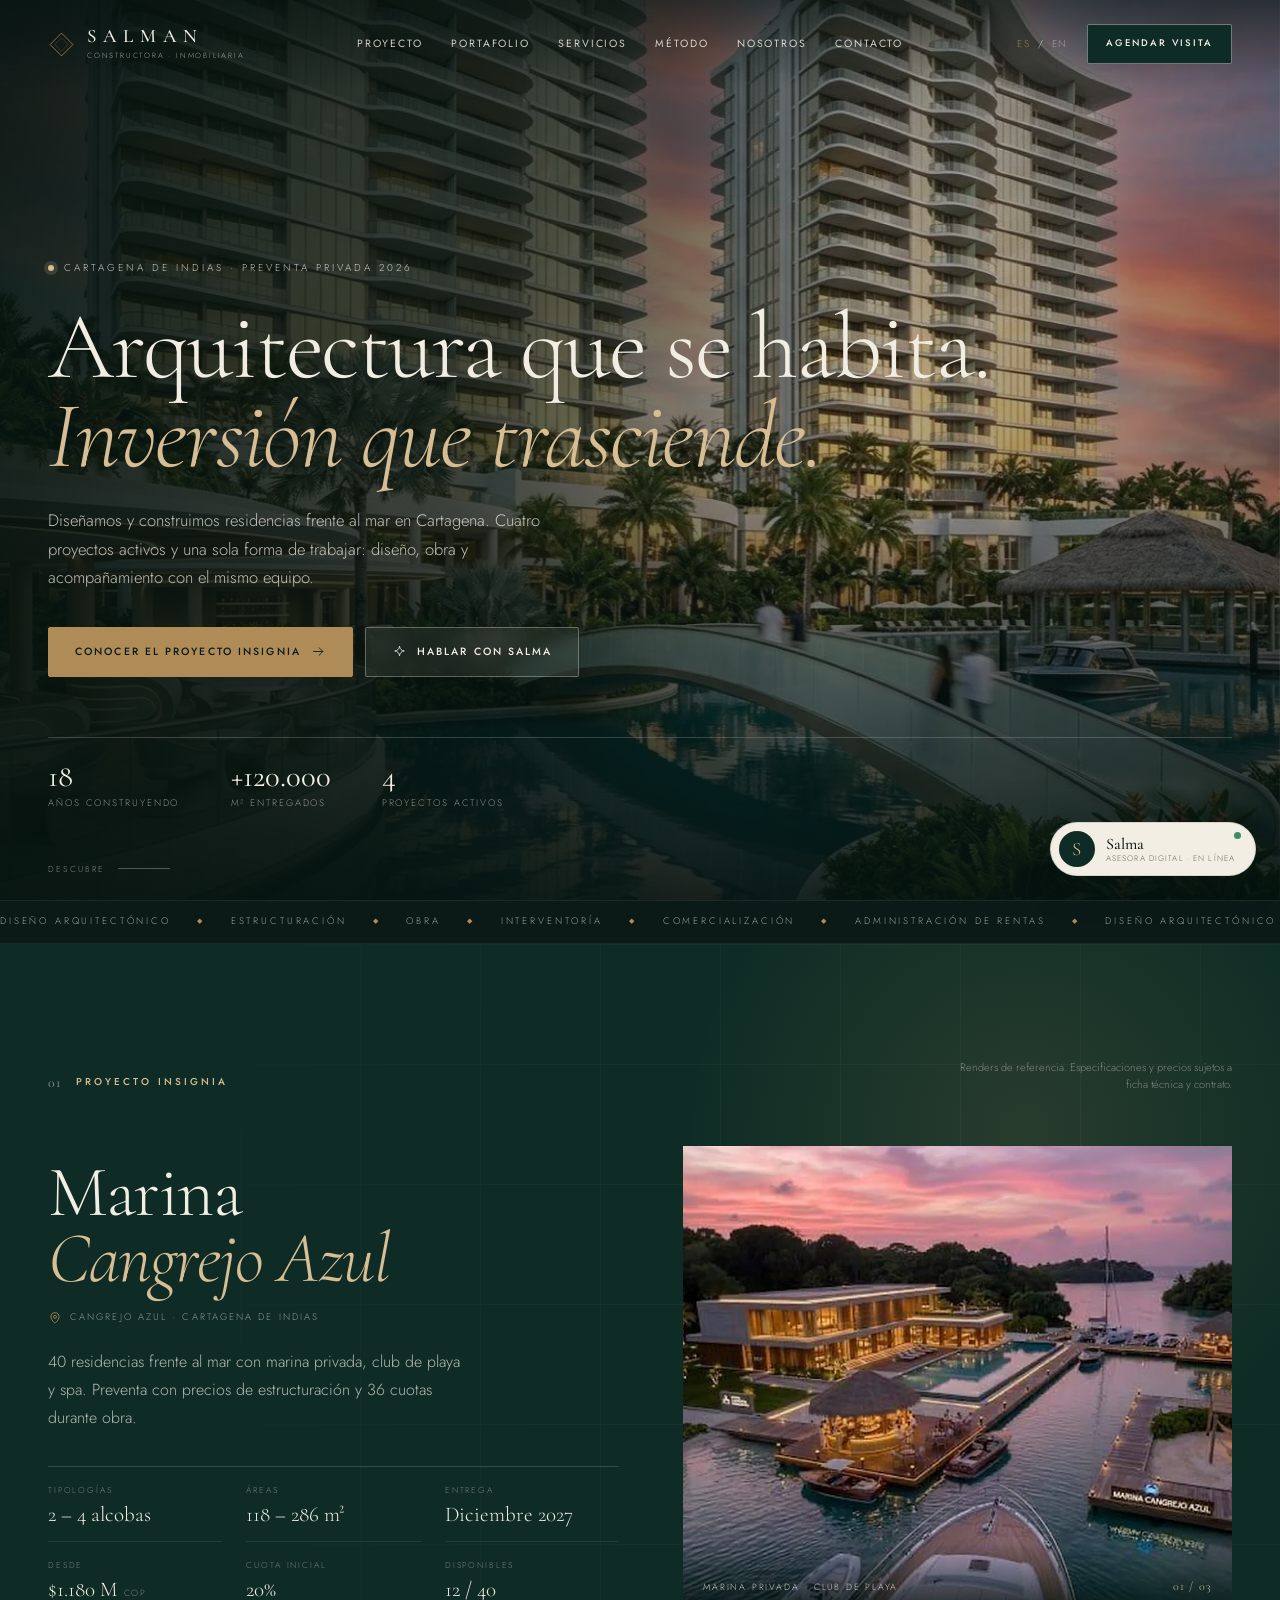
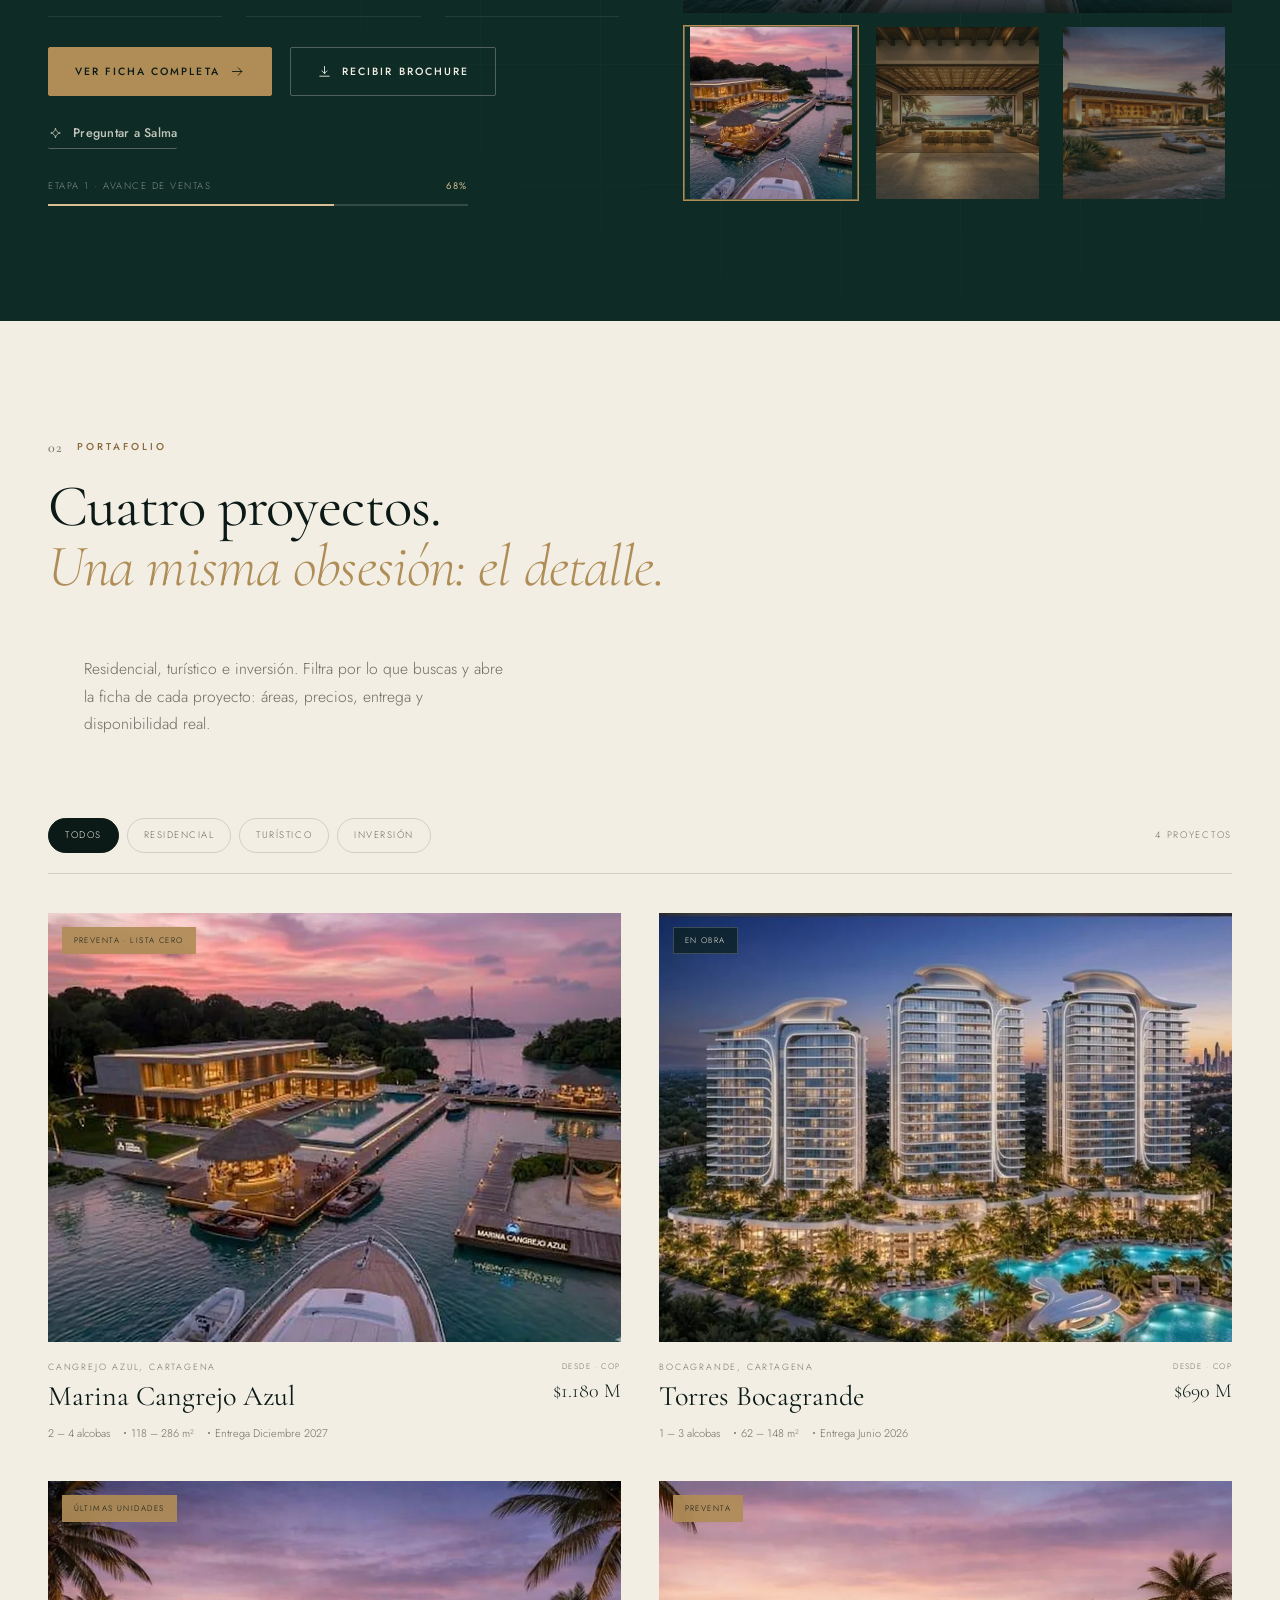
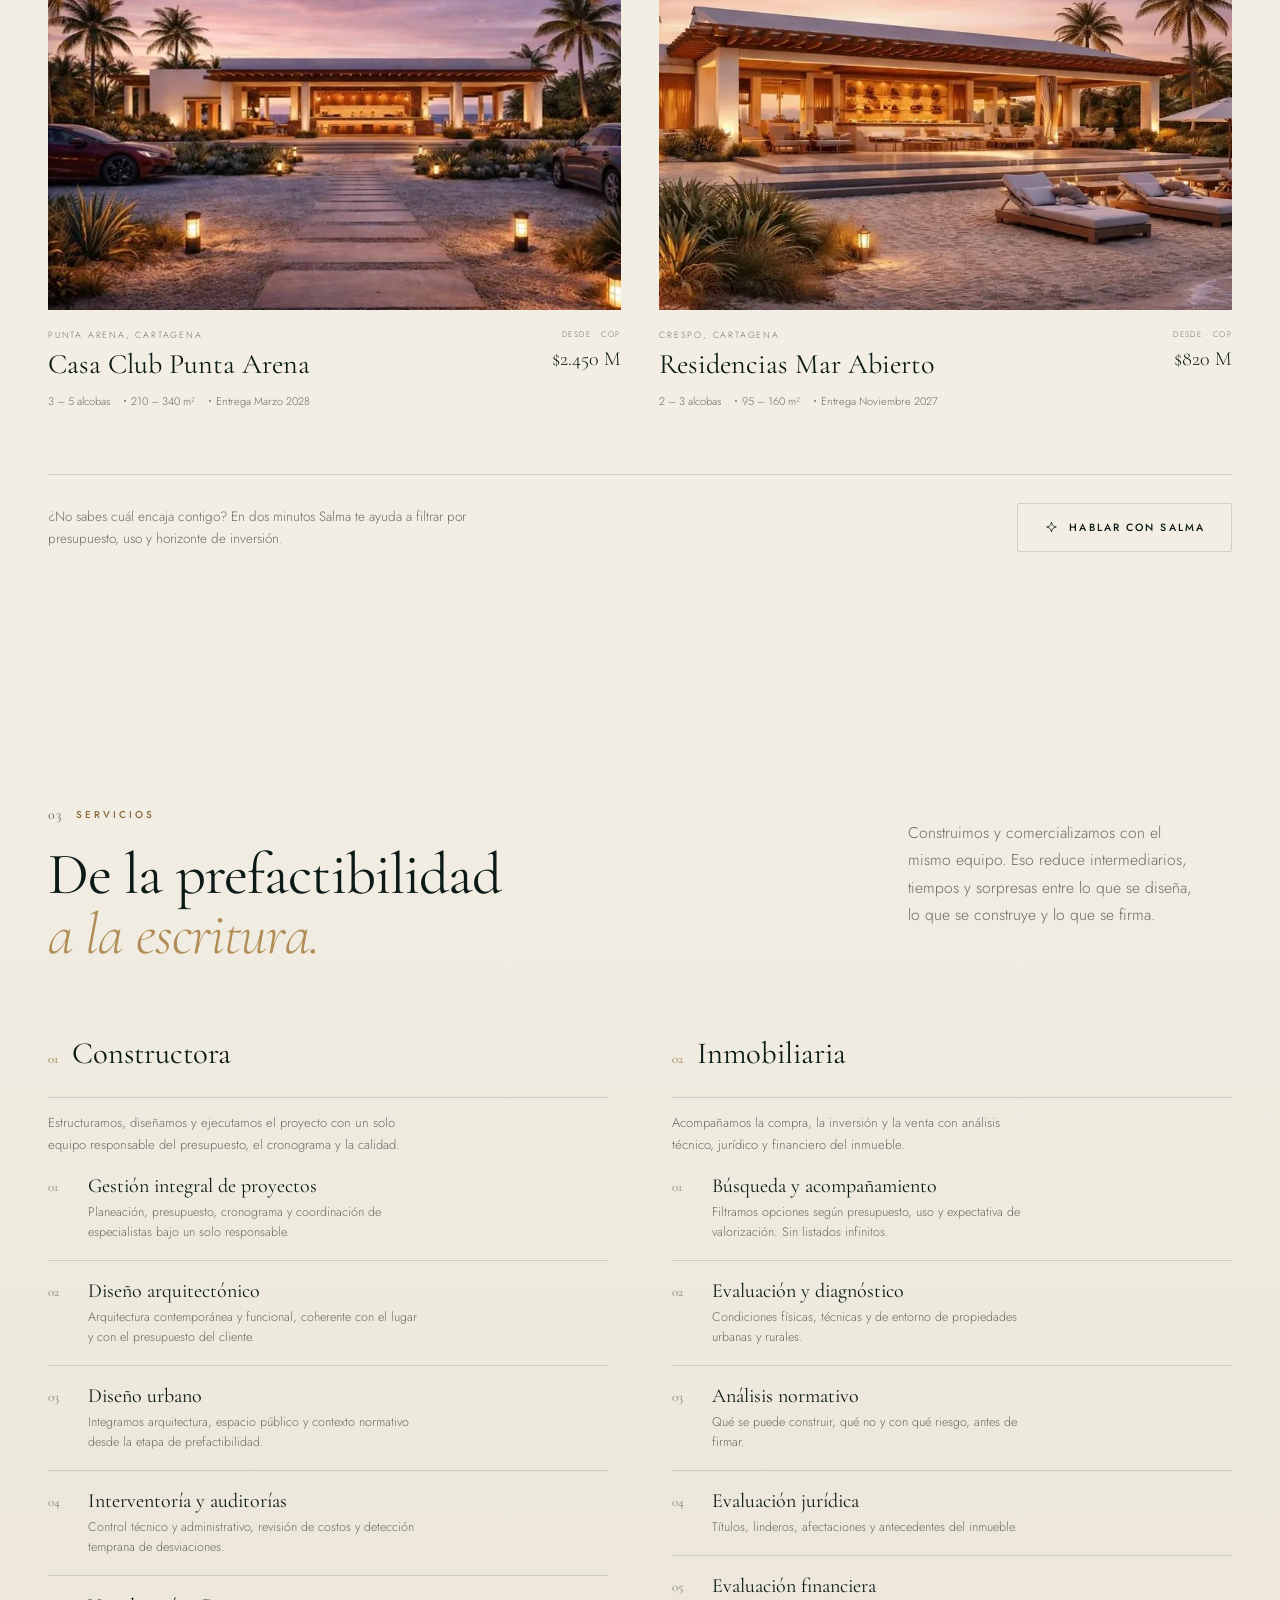
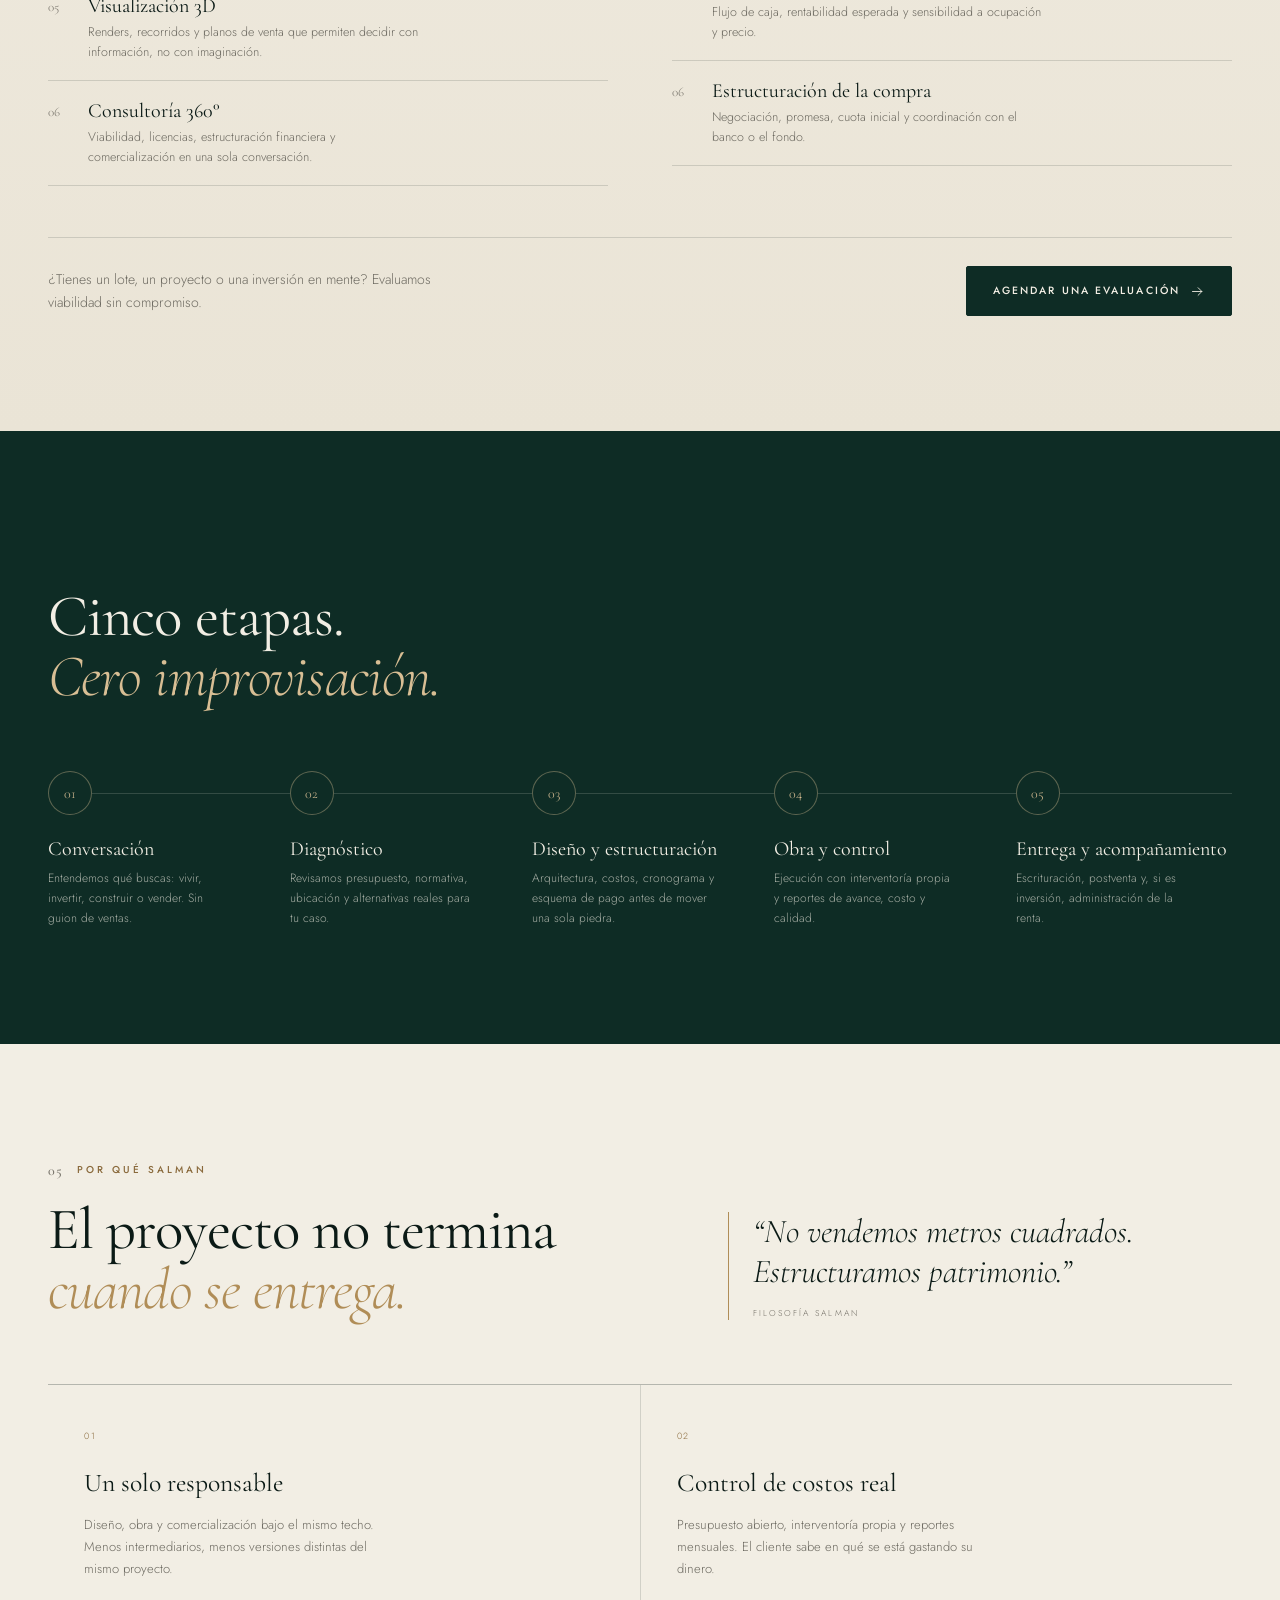
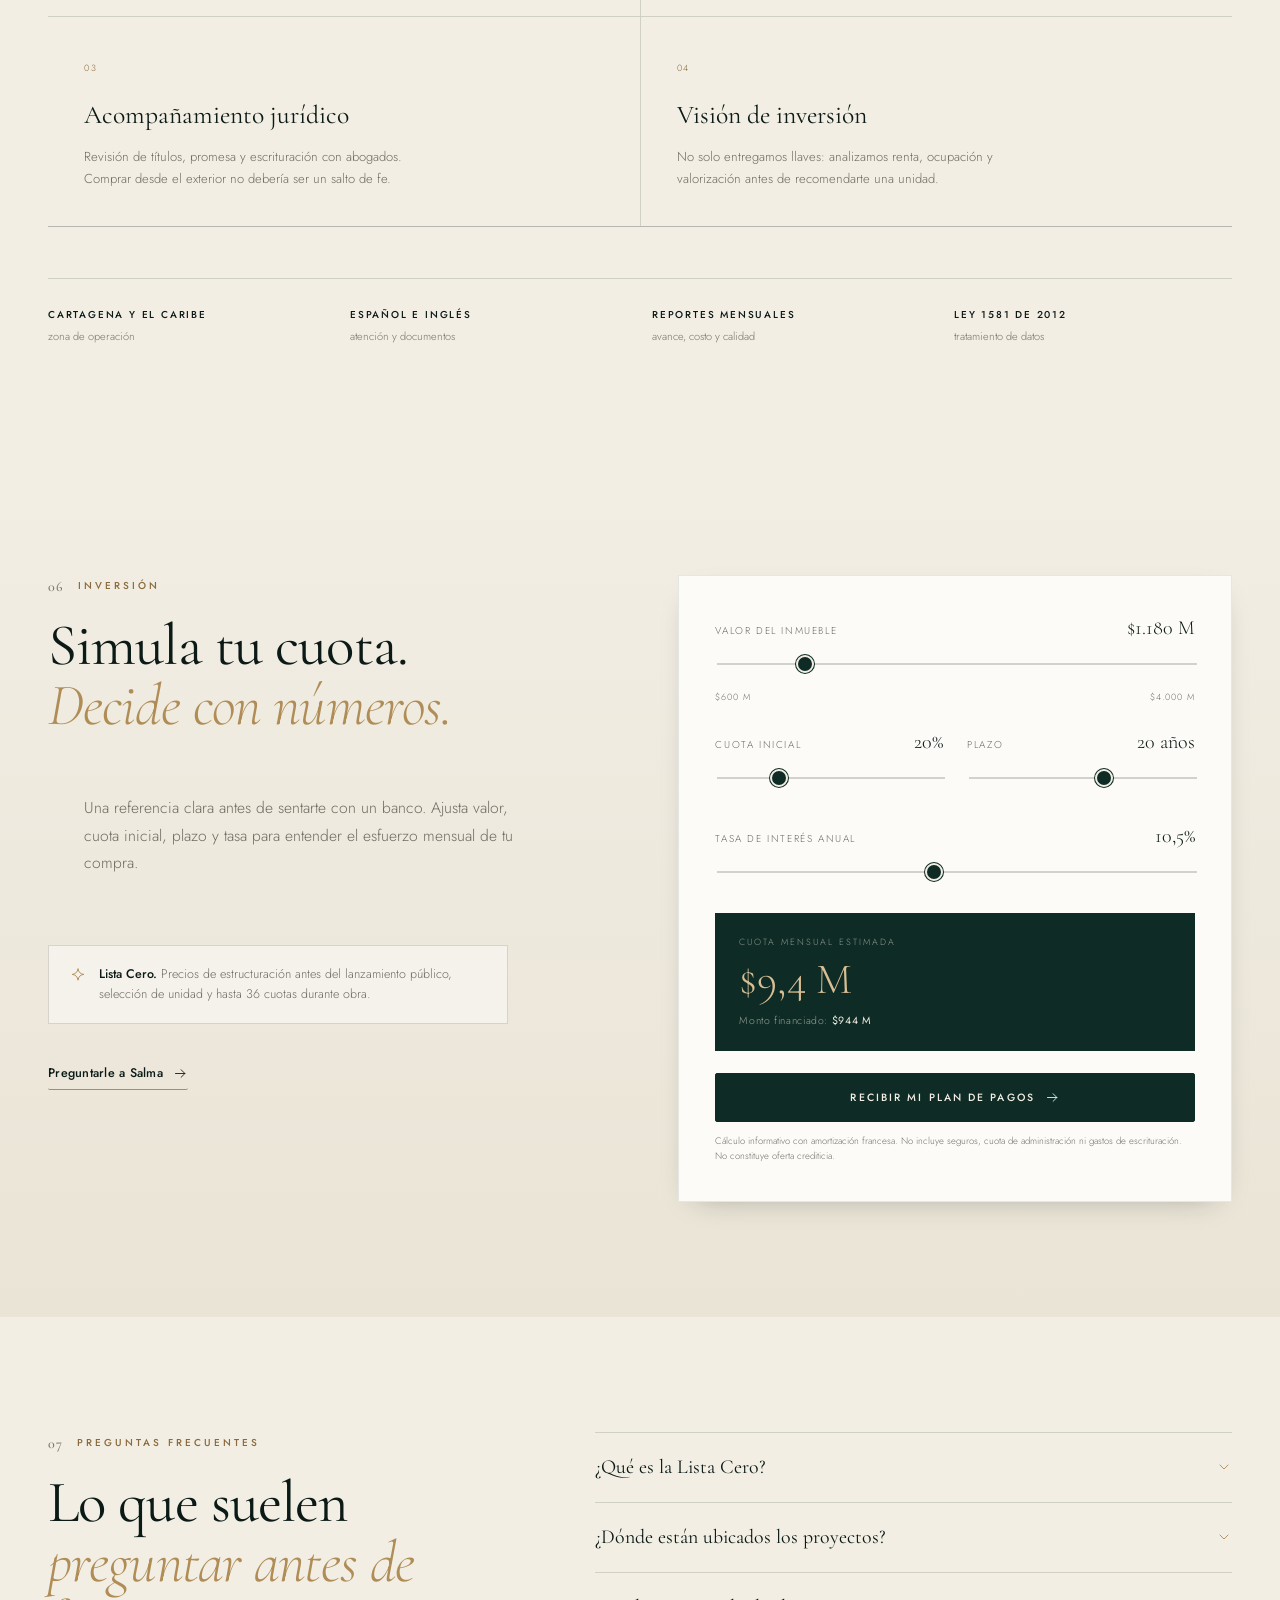
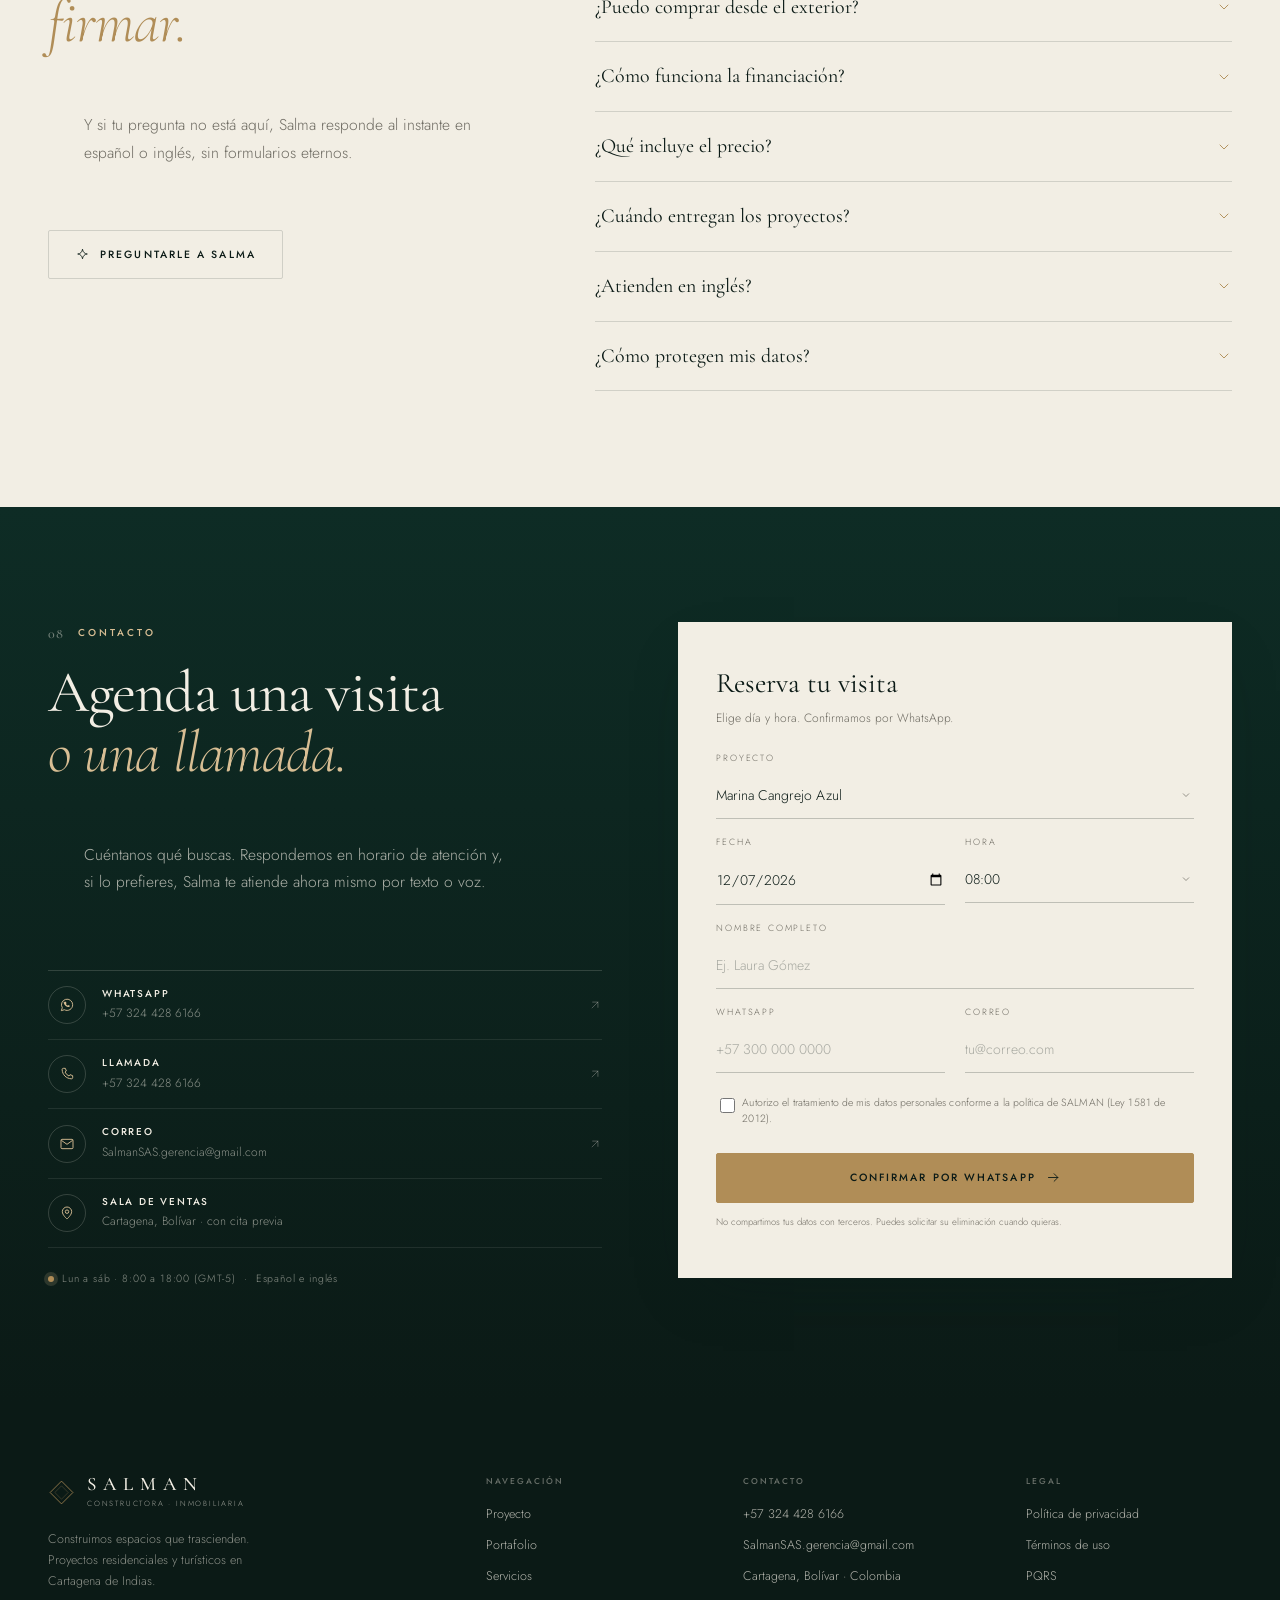
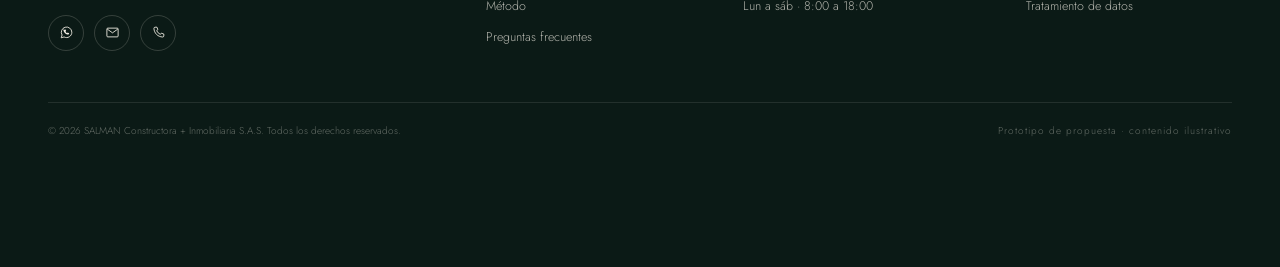
==== commit 197363a1: "fix(voice): refuerzo estricto de voz femenina neural, invalidacion de cache y telefono oficial" ====
--- a/index.html
+++ b/index.html
@@ -42,7 +42,7 @@
       "@id": "https://salman.com.co/#org",
       "name": "SALMAN Constructora + Inmobiliaria",
       "email": "SalmanSAS.gerencia@gmail.com",
-      "telephone": "+57 315 775 7794",
+      "telephone": "+57 324 428 6166",
       "areaServed": "Cartagena, Colombia",
       "address": { "@type": "PostalAddress", "addressLocality": "Cartagena", "addressRegion": "Bolívar", "addressCountry": "CO" },
       "description": "Constructora e inmobiliaria con proyectos residenciales y turísticos frente al mar en Cartagena.",
@@ -147,7 +147,7 @@
   </nav>
   <div class="mobile-menu__foot">
     <a class="btn btn--dark" href="#agenda" data-i18n="nav.cta">Agendar visita</a>
-    <a class="btn btn--outline" href="https://wa.me/573157757794" target="_blank" rel="noopener">
+    <a class="btn btn--outline" href="https://wa.me/573244286166" target="_blank" rel="noopener">
       <svg class="icon" aria-hidden="true"><use href="#i-whatsapp"></use></svg> WhatsApp
     </a>
   </div>
@@ -504,16 +504,16 @@
 
         <ul class="channels" data-reveal>
           <li>
-            <a href="https://wa.me/573157757794" target="_blank" rel="noopener">
+            <a href="https://wa.me/573244286166" target="_blank" rel="noopener">
               <span class="channel__icon"><svg class="icon" aria-hidden="true"><use href="#i-whatsapp"></use></svg></span>
-              <span><strong>WhatsApp</strong><small>+57 315 775 7794</small></span>
+              <span><strong>WhatsApp</strong><small>+57 324 428 6166</small></span>
               <svg class="icon channel__arrow" aria-hidden="true"><use href="#i-up-right"></use></svg>
             </a>
           </li>
           <li>
-            <a href="tel:+573157757794">
+            <a href="tel:+573244286166">
               <span class="channel__icon"><svg class="icon" aria-hidden="true"><use href="#i-phone"></use></svg></span>
-              <span><strong data-i18n="contact.call">Llamada</strong><small>+57 315 775 7794</small></span>
+              <span><strong data-i18n="contact.call">Llamada</strong><small>+57 324 428 6166</small></span>
               <svg class="icon channel__arrow" aria-hidden="true"><use href="#i-up-right"></use></svg>
             </a>
           </li>
@@ -618,9 +618,9 @@
         </a>
         <p data-i18n="footer.tag">Construimos espacios que trascienden. Proyectos residenciales y turísticos en Cartagena de Indias.</p>
         <div class="footer__social">
-          <a href="https://wa.me/573157757794" target="_blank" rel="noopener" aria-label="WhatsApp"><svg class="icon" aria-hidden="true"><use href="#i-whatsapp"></use></svg></a>
+          <a href="https://wa.me/573244286166" target="_blank" rel="noopener" aria-label="WhatsApp"><svg class="icon" aria-hidden="true"><use href="#i-whatsapp"></use></svg></a>
           <a href="mailto:SalmanSAS.gerencia@gmail.com" aria-label="Correo"><svg class="icon" aria-hidden="true"><use href="#i-mail"></use></svg></a>
-          <a href="tel:+573157757794" aria-label="Teléfono"><svg class="icon" aria-hidden="true"><use href="#i-phone"></use></svg></a>
+          <a href="tel:+573244286166" aria-label="Teléfono"><svg class="icon" aria-hidden="true"><use href="#i-phone"></use></svg></a>
         </div>
       </div>
 
@@ -635,7 +635,7 @@
 
       <div class="footer__col">
         <h3 data-i18n="footer.contact">Contacto</h3>
-        <a href="tel:+573157757794">+57 315 775 7794</a>
+        <a href="tel:+573244286166">+57 324 428 6166</a>
         <a href="mailto:SalmanSAS.gerencia@gmail.com">SalmanSAS.gerencia@gmail.com</a>
         <span data-i18n="footer.city">Cartagena, Bolívar · Colombia</span>
         <span data-i18n="footer.hours">Lun a sáb · 8:00 a 18:00</span>
@@ -659,7 +659,7 @@
 
 <!-- Mobile action bar -->
 <div class="mobile-bar" aria-label="Acciones rápidas">
-  <a class="mobile-bar__btn" href="https://wa.me/573157757794" target="_blank" rel="noopener">
+  <a class="mobile-bar__btn" href="https://wa.me/573244286166" target="_blank" rel="noopener">
     <svg class="icon" aria-hidden="true"><use href="#i-whatsapp"></use></svg>
     <span>WhatsApp</span>
   </a>
@@ -775,7 +775,7 @@
         <span data-i18n="voice.type">Escribir</span>
       </button>
     </div>
-    <p class="voice__hint" data-i18n="voice.hint">Voz procesada en tu navegador. En producción: STT + LLM + TTS con latencia &lt; 1 s.</p>
+    <p class="voice__hint" data-i18n="voice.hint">Voz del navegador (Web Speech API) + Gemini Flash. Sin costo por minuto; requiere Chrome o Edge y micrófono.</p>
   </div>
 </section>
 
@@ -829,23 +829,23 @@
 
 <div class="toast" id="toast" role="status" aria-live="polite" hidden></div>
 
-<script src="assets/js/core/config.js"></script>
-<script src="assets/js/core/dom.js"></script>
-<script src="assets/js/core/events.js"></script>
-<script src="assets/js/core/storage.js"></script>
-<script src="assets/js/data/projects.js"></script>
-<script src="assets/js/data/concierge.js"></script>
-<script src="assets/js/data/kb.js"></script>
-<script src="assets/js/i18n/es.js"></script>
-<script src="assets/js/i18n/en.js"></script>
-<script src="assets/js/i18n/index.js"></script>
-<script src="assets/js/ui/navigation.js"></script>
-<script src="assets/js/ui/forms.js"></script>
-<script src="assets/js/ui/calculator.js"></script>
-<script src="assets/js/ui/reveal.js"></script>
-<script src="assets/js/main.js"></script>
-<script src="assets/js/chat/voice.js"></script>
-<script src="assets/js/chat/concierge.js"></script>
-<script src="assets/js/chat/chat.js"></script>
+<script src="assets/js/core/config.js?v=20261026c"></script>
+<script src="assets/js/core/dom.js?v=20261026c"></script>
+<script src="assets/js/core/events.js?v=20261026c"></script>
+<script src="assets/js/core/storage.js?v=20261026c"></script>
+<script src="assets/js/data/projects.js?v=20261026c"></script>
+<script src="assets/js/data/concierge.js?v=20261026c"></script>
+<script src="assets/js/data/kb.js?v=20261026c"></script>
+<script src="assets/js/i18n/es.js?v=20261026c"></script>
+<script src="assets/js/i18n/en.js?v=20261026c"></script>
+<script src="assets/js/i18n/index.js?v=20261026c"></script>
+<script src="assets/js/ui/navigation.js?v=20261026c"></script>
+<script src="assets/js/ui/forms.js?v=20261026c"></script>
+<script src="assets/js/ui/calculator.js?v=20261026c"></script>
+<script src="assets/js/ui/reveal.js?v=20261026c"></script>
+<script src="assets/js/main.js?v=20261026c"></script>
+<script src="assets/js/chat/voice.js?v=20261026c"></script>
+<script src="assets/js/chat/concierge.js?v=20261026c"></script>
+<script src="assets/js/chat/chat.js?v=20261026c"></script>
 </body>
 </html>
